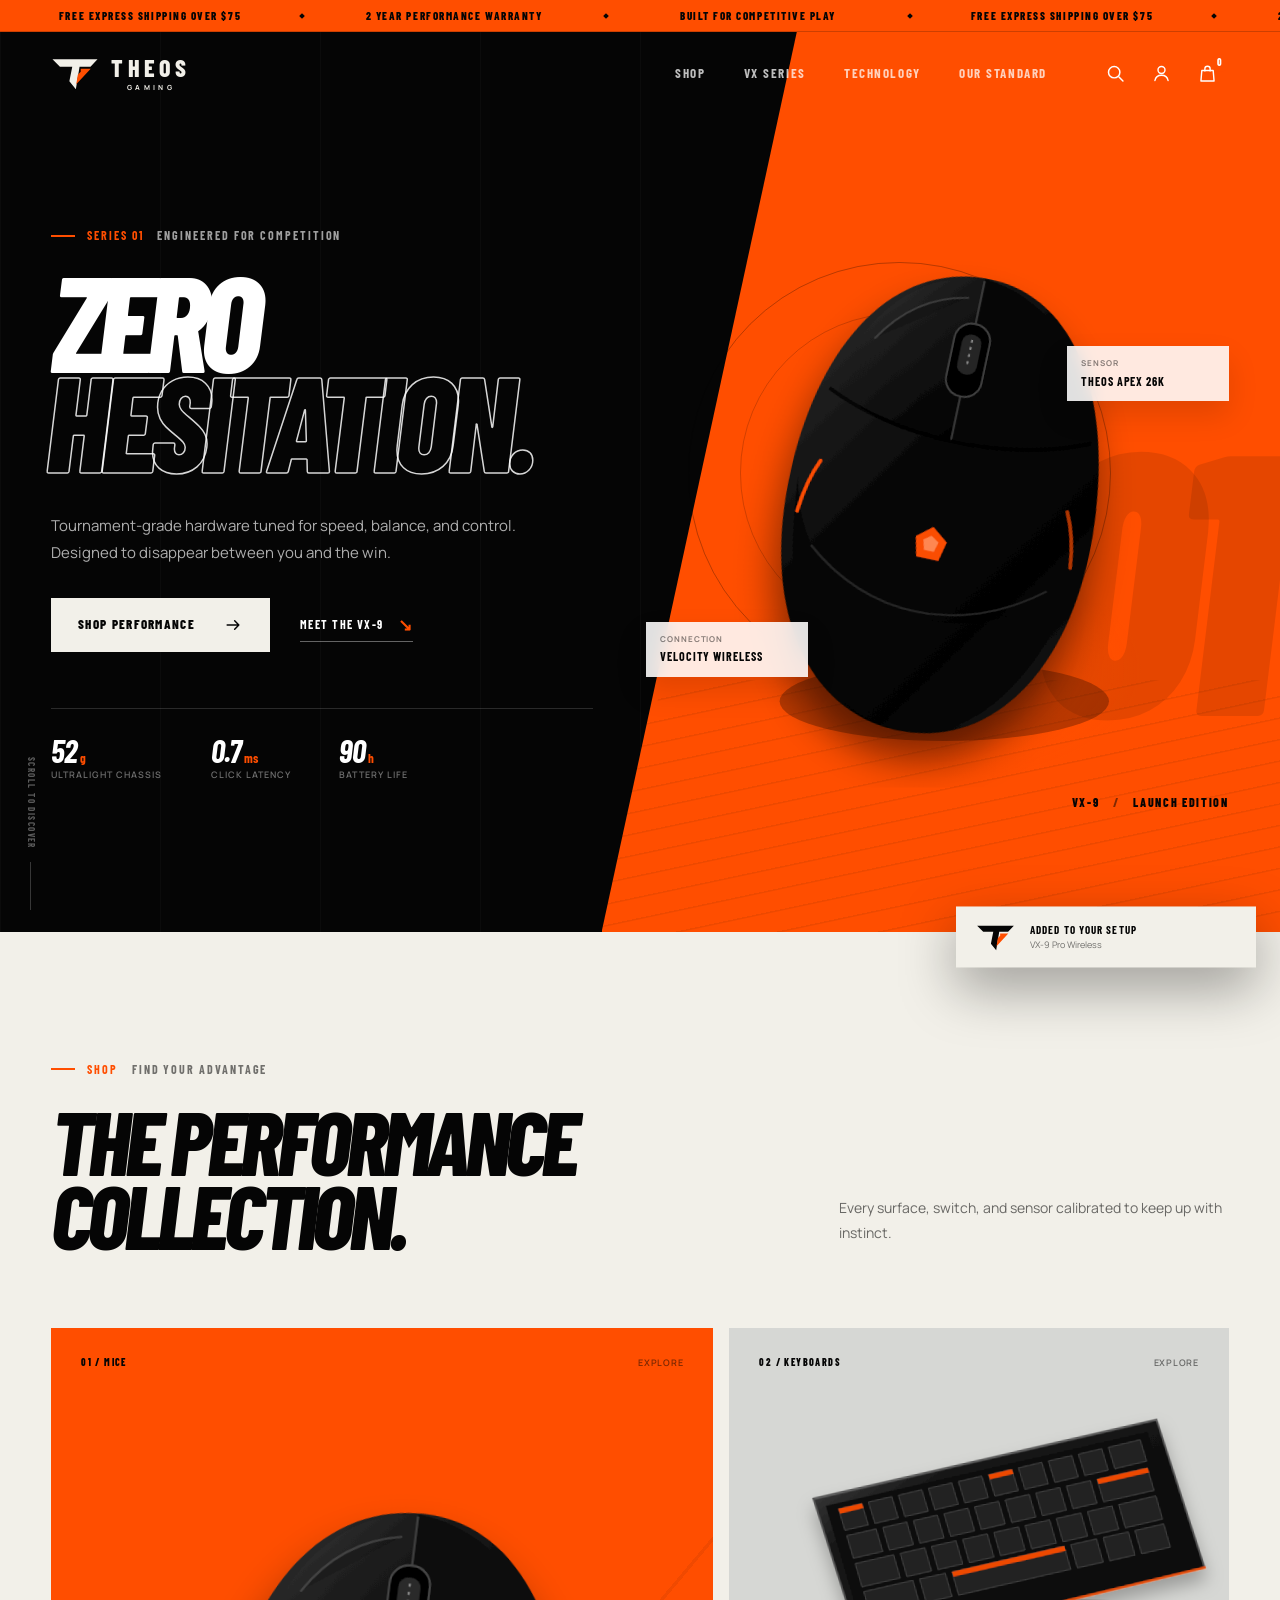
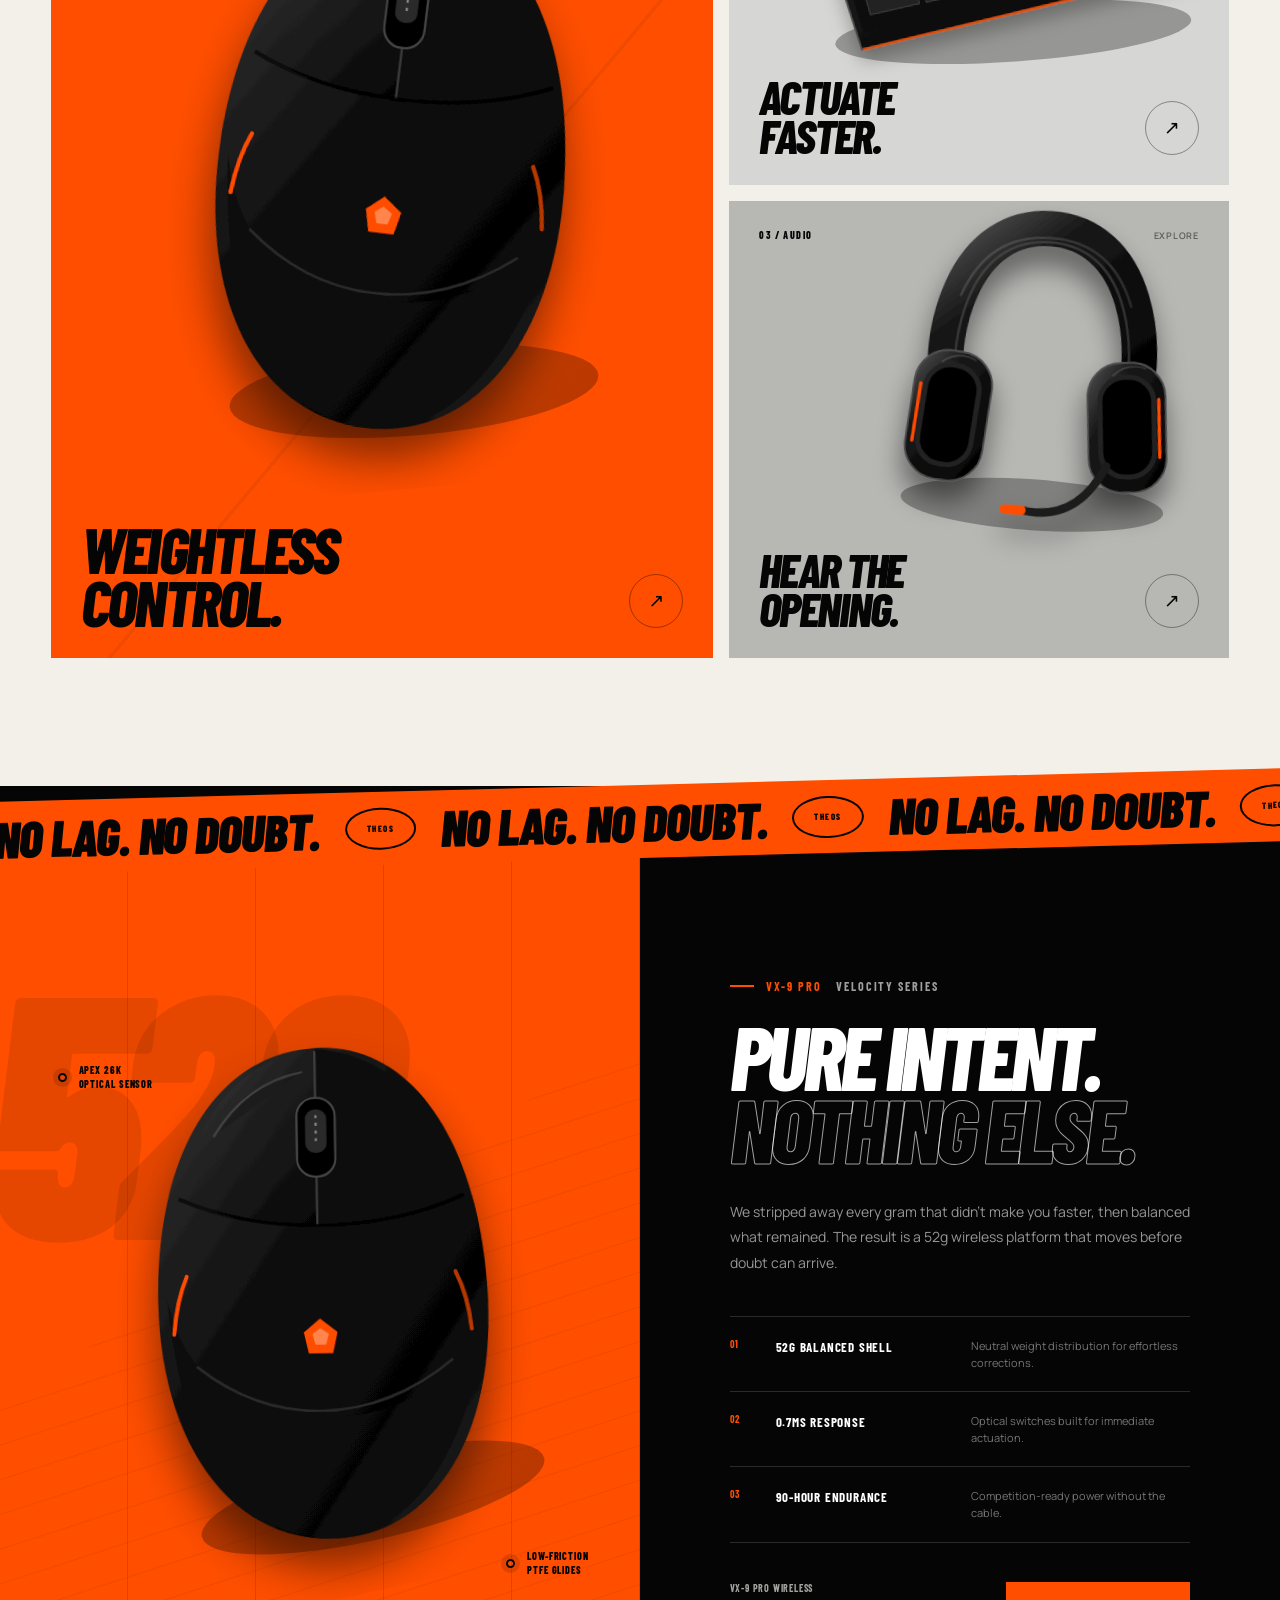
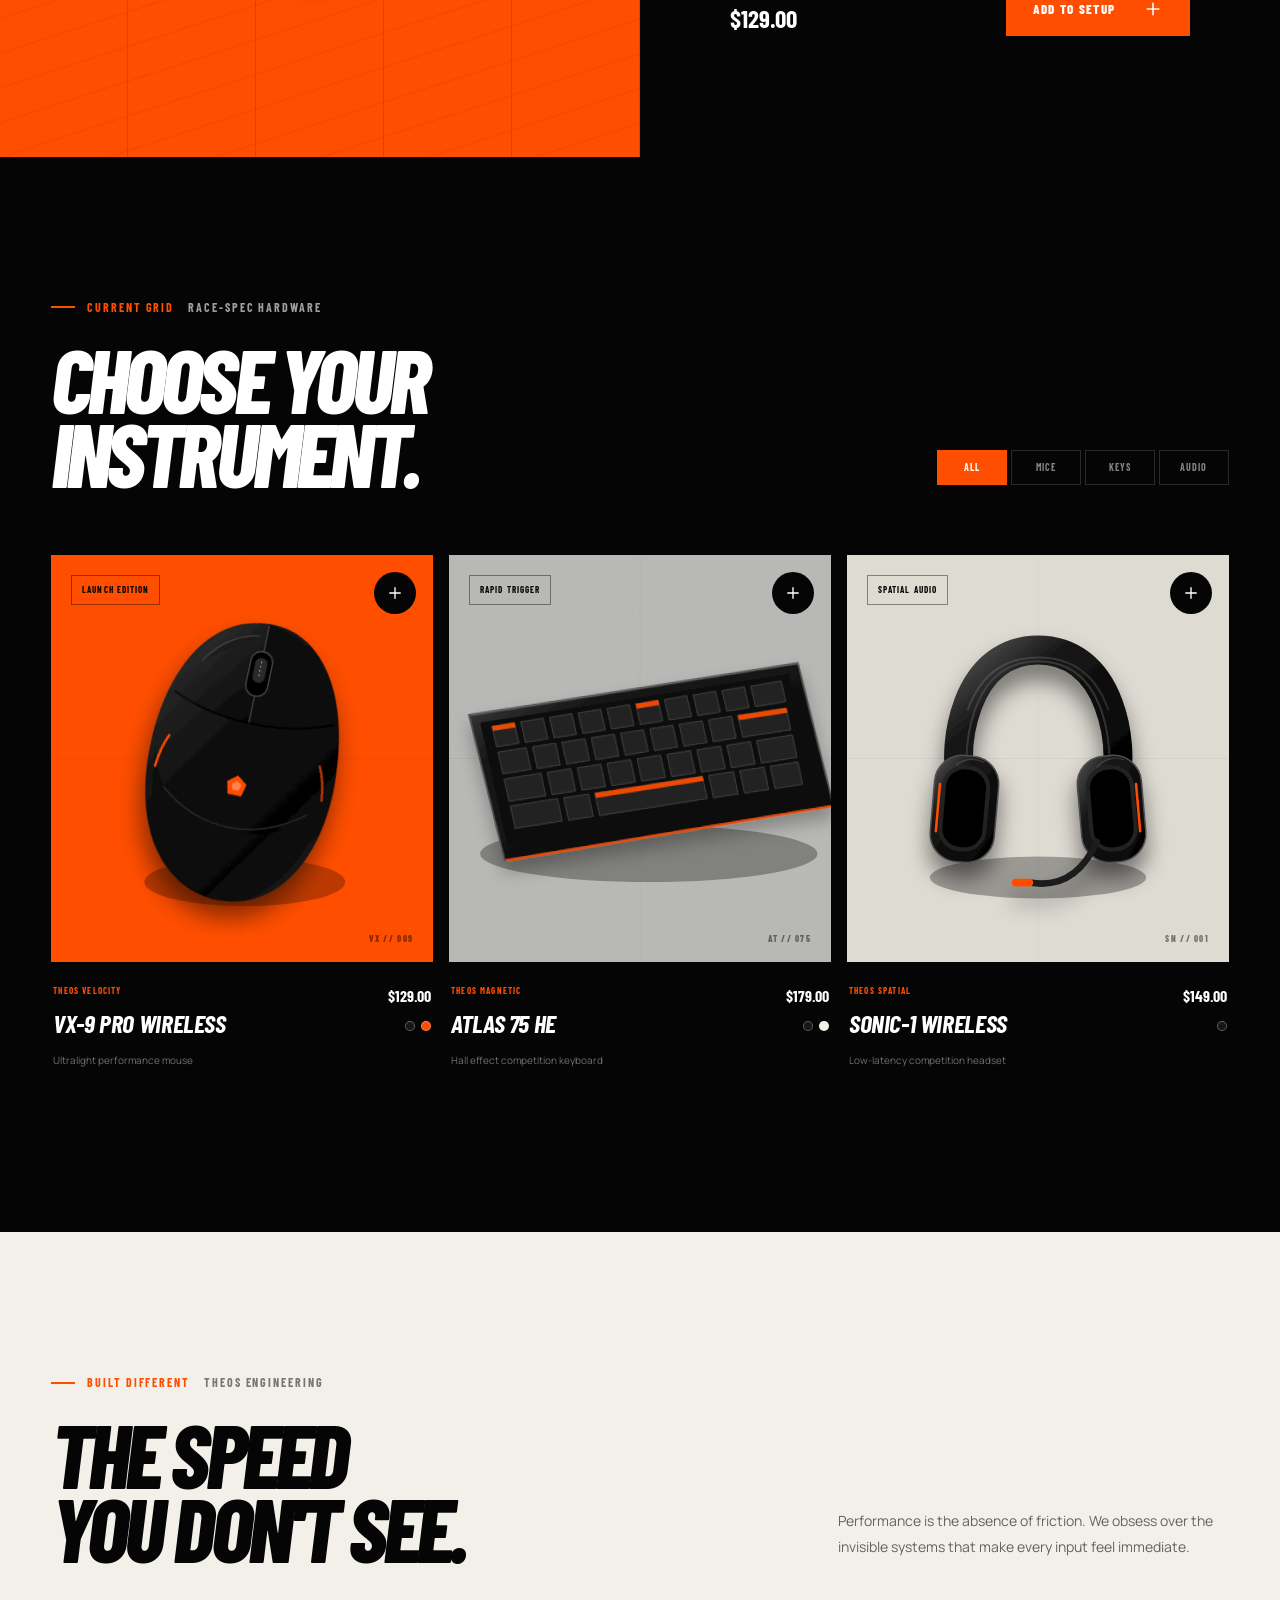
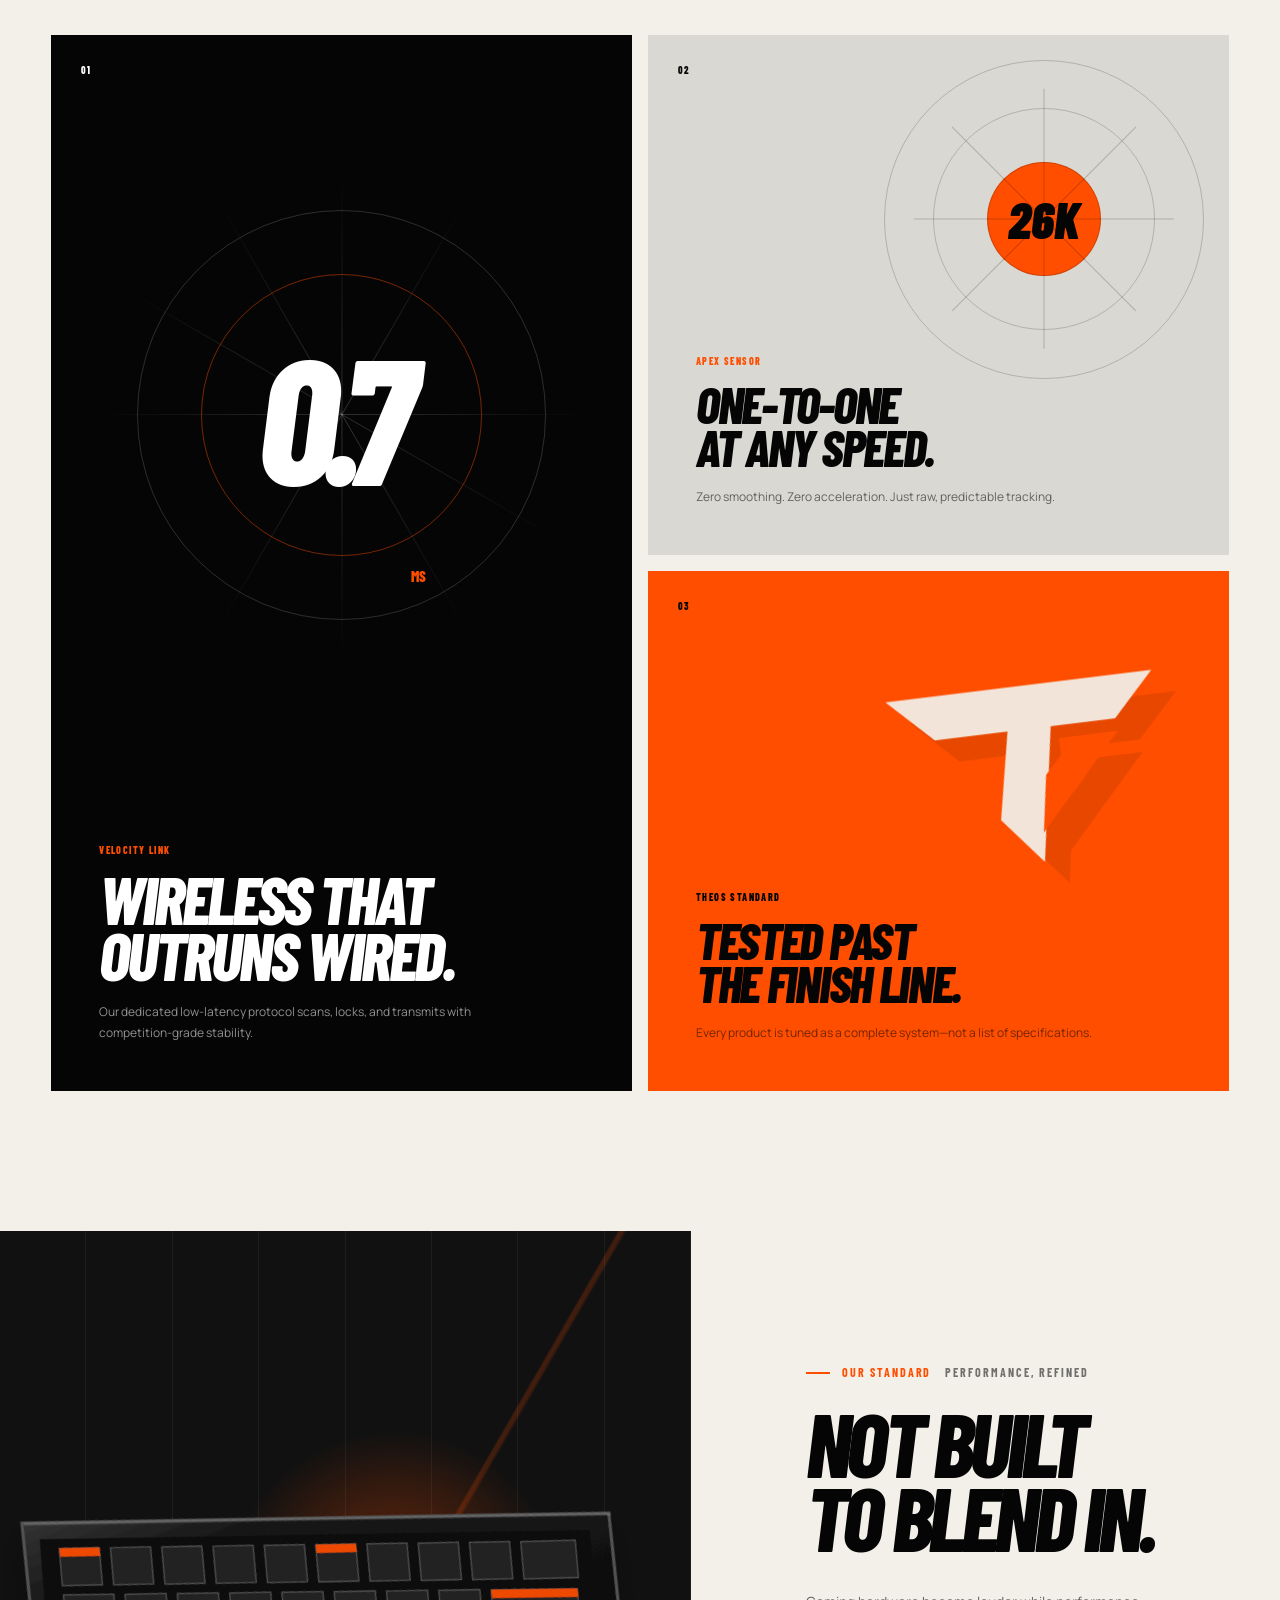
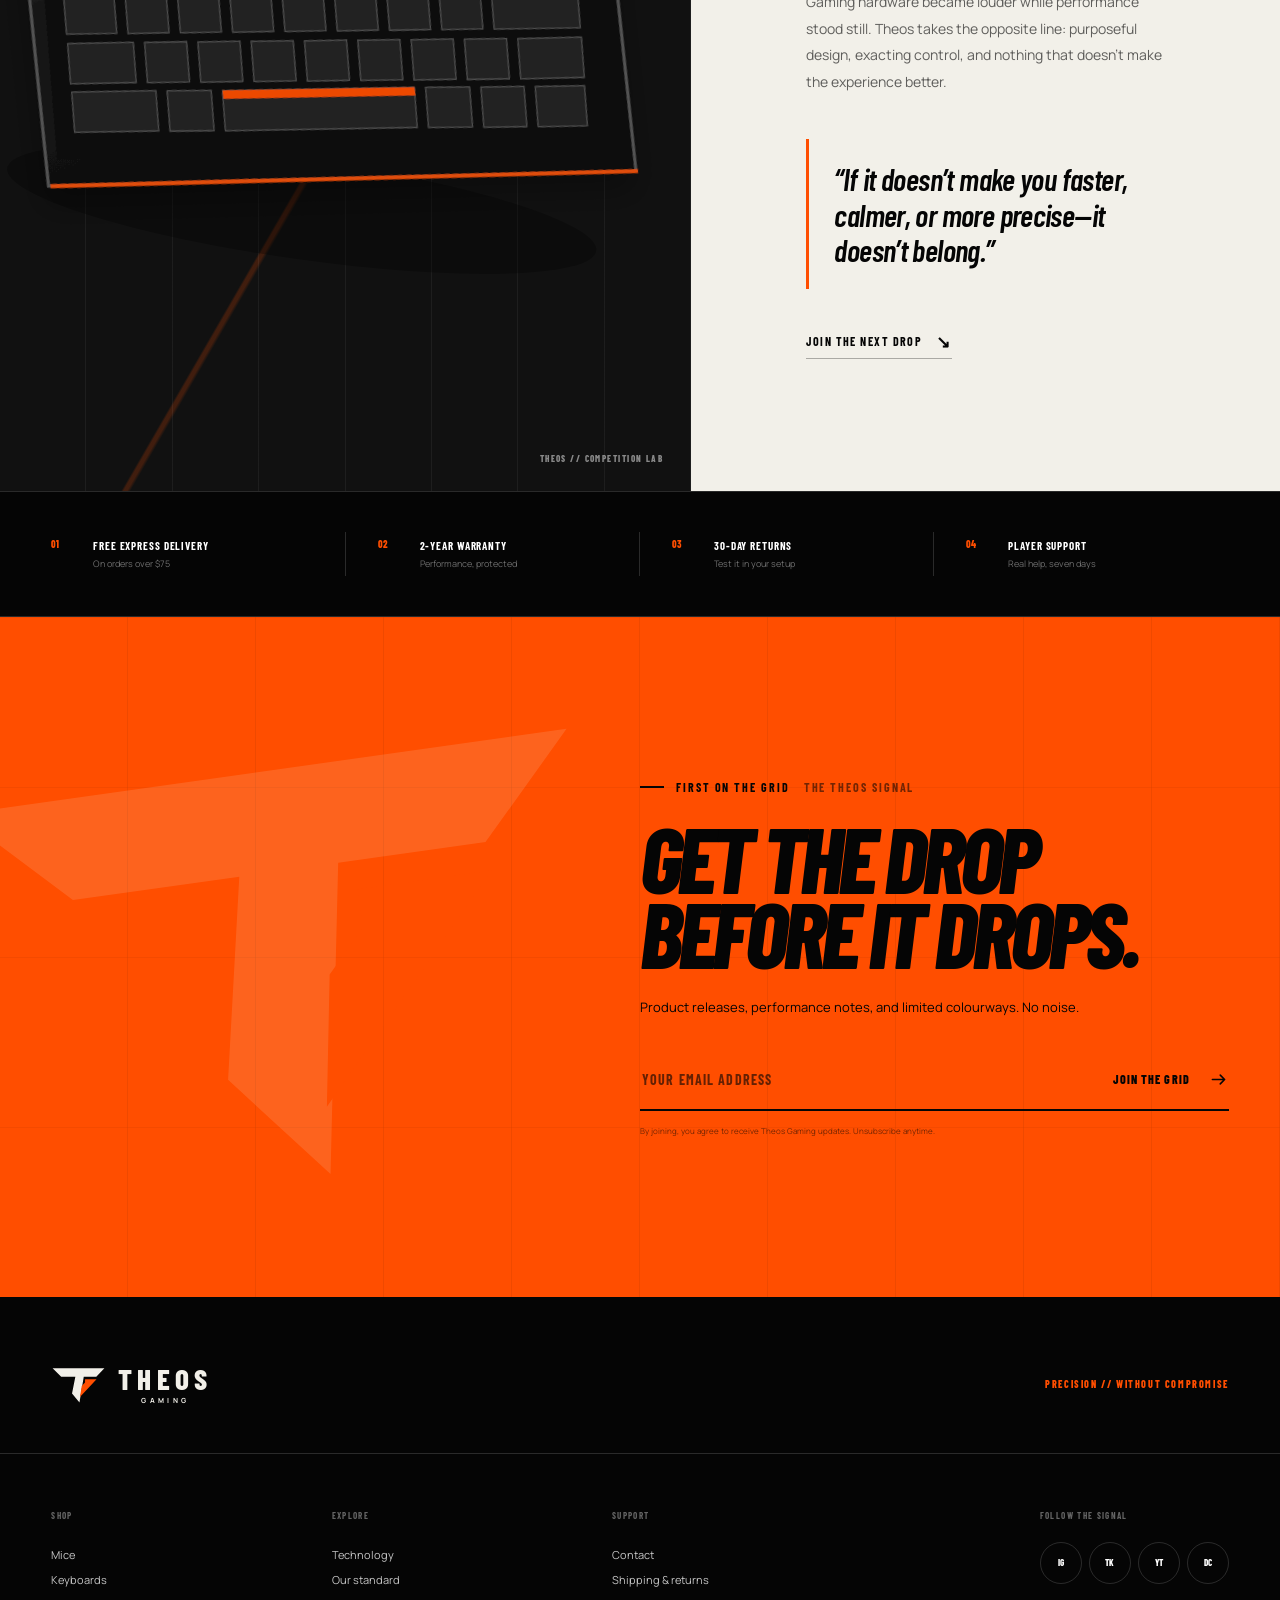
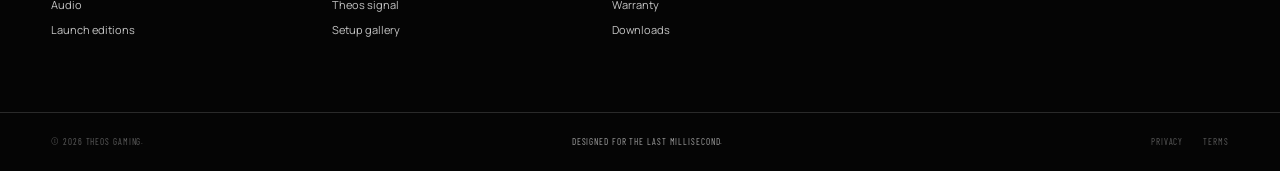
==== index.html @ 769cdb80 "Fix drawer focus and accessibility state Co-authored-by: Jedv9 <Jedv9@users.noreply.github.com>" ====
<!doctype html>
<html lang="en">
<head>
  <meta charset="utf-8" />
  <meta name="viewport" content="width=device-width, initial-scale=1" />
  <title>Theos Gaming — Precision Without Compromise</title>
  <meta name="description" content="Tournament-grade gaming peripherals engineered for speed, control, and the last millisecond." />
  <meta name="theme-color" content="#050505" />
  <meta property="og:title" content="Theos Gaming — Precision Without Compromise" />
  <meta property="og:description" content="Elite gaming hardware. Designed to disappear between you and the win." />
  <meta property="og:type" content="website" />
  <link rel="icon" href="favicon.svg" type="image/svg+xml" />
  <link rel="preconnect" href="https://fonts.googleapis.com" />
  <link rel="preconnect" href="https://fonts.gstatic.com" crossorigin />
  <link href="https://fonts.googleapis.com/css2?family=Barlow+Condensed:ital,wght@0,500;0,600;0,700;0,800;0,900;1,700;1,800&family=Manrope:wght@400;500;600;700&display=swap" rel="stylesheet" />
  <link rel="stylesheet" href="assets/styles.css" />
</head>
<body>
  <a class="skip-link" href="#main">Skip to content</a>

  <svg class="svg-sprite" aria-hidden="true">
    <defs>
      <linearGradient id="mouse-shell" x1="0" y1="0" x2="1" y2="1">
        <stop offset="0" stop-color="#343434" />
        <stop offset=".38" stop-color="#111" />
        <stop offset=".72" stop-color="#050505" />
        <stop offset="1" stop-color="#242424" />
      </linearGradient>
      <linearGradient id="mouse-ridge" x1=".1" y1="0" x2=".9" y2="1">
        <stop offset="0" stop-color="#5a5a5a" stop-opacity=".75" />
        <stop offset=".45" stop-color="#1b1b1b" stop-opacity=".2" />
        <stop offset="1" stop-color="#000" stop-opacity=".7" />
      </linearGradient>
      <linearGradient id="key-shell" x1="0" y1="0" x2="1" y2="1">
        <stop offset="0" stop-color="#484848" />
        <stop offset=".25" stop-color="#181818" />
        <stop offset="1" stop-color="#050505" />
      </linearGradient>
      <linearGradient id="headset-shell" x1="0" y1=".1" x2=".9" y2="1">
        <stop offset="0" stop-color="#4a4a4a" />
        <stop offset=".3" stop-color="#171717" />
        <stop offset="1" stop-color="#030303" />
      </linearGradient>
      <radialGradient id="orange-glow">
        <stop offset="0" stop-color="#ff5b16" stop-opacity=".8" />
        <stop offset="1" stop-color="#ff4e00" stop-opacity="0" />
      </radialGradient>
      <filter id="product-shadow" x="-40%" y="-40%" width="180%" height="200%">
        <feDropShadow dx="0" dy="30" stdDeviation="22" flood-color="#000" flood-opacity=".48" />
      </filter>
      <filter id="soft-shadow" x="-40%" y="-40%" width="180%" height="200%">
        <feDropShadow dx="0" dy="18" stdDeviation="15" flood-color="#000" flood-opacity=".28" />
      </filter>

      <symbol id="theos-mark" viewBox="0 0 68 54">
        <path fill="currentColor" d="M2 7.5h64L56 18H40.5L35.2 50 26 38.8 30.1 18H12.6L2 7.5Z" />
        <path fill="#ff4e00" d="M42.1 21h14.2L35.8 43l2.2-13.6 4.1-4.3V21Z" />
      </symbol>

      <symbol id="mouse-product" viewBox="0 0 640 640">
        <ellipse cx="325" cy="544" rx="183" ry="44" fill="#000" opacity=".28" />
        <ellipse cx="340" cy="508" rx="205" ry="122" fill="url(#orange-glow)" opacity=".28" />
        <g filter="url(#product-shadow)" transform="rotate(12 320 322)">
          <path d="M318 69C216 74 154 174 151 320c-3 145 62 253 166 260 109 7 185-96 177-257C487 171 420 64 318 69Z" fill="url(#mouse-shell)" />
          <path d="M318 70c-72 6-123 63-143 153 40 20 88 31 143 31V70Z" fill="url(#mouse-ridge)" opacity=".88" />
          <path d="M318 70c76 5 128 64 153 154-44 19-95 29-153 30V70Z" fill="#0b0b0b" />
          <path d="M318 72v182" stroke="#666" stroke-width="2.2" opacity=".55" />
          <path d="M174 224c41 19 89 29 144 30 58 0 109-10 153-30" fill="none" stroke="#000" stroke-width="4" opacity=".75" />
          <rect x="298" y="121" width="40" height="82" rx="19" fill="#060606" stroke="#474747" stroke-width="2" />
          <rect x="307" y="133" width="22" height="45" rx="10" fill="#292929" />
          <path d="M318 139v32" stroke="#8e8e8e" stroke-width="2" stroke-dasharray="3 5" />
          <path d="M160 327c12 155 70 247 157 253 90 6 158-83 177-246-27 80-86 120-174 120-89 0-142-42-160-127Z" fill="#090909" opacity=".52" />
          <path d="M190 399c38 31 80 48 128 48 51 0 97-18 139-52" fill="none" stroke="#333" stroke-width="2.5" opacity=".8" />
          <path d="m302 365 17-14 18 14-5 22h-25l-5-22Z" fill="#ff4e00" />
          <path d="m311 367 8-6 9 6-3 11h-11l-3-11Z" fill="#ffb28e" opacity=".55" />
          <path d="M181 305c-8 18-12 38-14 60" stroke="#ff4e00" stroke-width="4" stroke-linecap="round" />
          <path d="M461 304c9 18 14 39 16 60" stroke="#ff4e00" stroke-width="4" stroke-linecap="round" opacity=".7" />
          <path d="M212 159c23-37 54-58 92-65" stroke="#fff" stroke-width="2.2" stroke-linecap="round" opacity=".14" />
        </g>
      </symbol>

      <symbol id="keyboard-product" viewBox="0 0 760 520">
        <ellipse cx="380" cy="424" rx="292" ry="49" fill="#000" opacity=".3" />
        <g filter="url(#soft-shadow)" transform="rotate(-2 380 270)">
          <path d="m72 173 572-70 53 249-572 75-53-254Z" fill="url(#key-shell)" stroke="#525252" stroke-width="3" />
          <path d="m91 187 536-65 39 210-535 68-40-213Z" fill="#090909" />
          <g fill="#242424" stroke="#505050" stroke-width="1.2">
            <path d="m111 194 39-5 7 36-39 5-7-36Z" /><path d="m161 188 39-5 7 36-39 5-7-36Z" />
            <path d="m211 182 39-5 7 36-39 5-7-36Z" /><path d="m261 176 39-5 7 36-39 5-7-36Z" />
            <path d="m311 170 39-5 7 36-39 5-7-36Z" /><path d="m361 164 39-5 7 36-39 5-7-36Z" />
            <path d="m411 158 39-5 7 36-39 5-7-36Z" /><path d="m461 152 39-5 7 36-39 5-7-36Z" />
            <path d="m511 146 39-5 7 36-39 5-7-36Z" /><path d="m561 140 53-7 7 36-53 7-7-36Z" />
            <path d="m120 239 49-6 7 38-49 6-7-38Z" /><path d="m180 232 40-5 7 38-40 5-7-38Z" />
            <path d="m231 226 40-5 7 38-40 5-7-38Z" /><path d="m282 220 40-5 7 38-40 5-7-38Z" />
            <path d="m333 214 40-5 7 38-40 5-7-38Z" /><path d="m384 208 40-5 7 38-40 5-7-38Z" />
            <path d="m435 202 40-5 7 38-40 5-7-38Z" /><path d="m486 196 40-5 7 38-40 5-7-38Z" />
            <path d="m537 190 84-10 7 38-84 10-7-38Z" />
            <path d="m129 286 64-8 7 39-64 8-7-39Z" /><path d="m204 277 41-5 7 39-41 5-7-39Z" />
            <path d="m256 271 41-5 7 39-41 5-7-39Z" /><path d="m308 265 41-5 7 39-41 5-7-39Z" />
            <path d="m360 259 41-5 7 39-41 5-7-39Z" /><path d="m412 253 41-5 7 39-41 5-7-39Z" />
            <path d="m464 247 41-5 7 39-41 5-7-39Z" /><path d="m516 241 41-5 7 39-41 5-7-39Z" />
            <path d="m568 235 62-8 7 39-62 8-7-39Z" />
            <path d="m138 333 82-10 7 39-82 10-7-39Z" /><path d="m231 322 43-5 7 39-43 5-7-39Z" />
            <path d="m285 316 187-23 7 39-187 23-7-39Z" /><path d="m483 292 43-5 7 39-43 5-7-39Z" />
            <path d="m537 286 42-5 7 39-42 5-7-39Z" /><path d="m590 280 48-6 7 39-48 6-7-39Z" />
          </g>
          <g fill="#ff4e00" opacity=".92">
            <path d="m111 194 39-5 2 8-39 5-2-8Z" /><path d="m361 164 39-5 2 8-39 5-2-8Z" />
            <path d="m537 190 84-10 2 8-84 10-2-8Z" /><path d="m285 316 187-23 2 8-187 23-2-8Z" />
          </g>
          <path d="m74 174 572-70" stroke="#fff" stroke-width="3" opacity=".12" />
          <path d="m127 427 572-75" stroke="#ff4e00" stroke-width="4" opacity=".82" />
        </g>
      </symbol>

      <symbol id="headset-product" viewBox="0 0 640 640">
        <ellipse cx="320" cy="538" rx="212" ry="41" fill="#000" opacity=".3" />
        <g filter="url(#product-shadow)">
          <path d="M169 355c-9-49-5-106 14-157C208 130 257 92 320 92c64 0 113 38 138 106 19 51 23 108 14 157" fill="none" stroke="url(#headset-shell)" stroke-width="57" stroke-linecap="round" />
          <path d="M181 335c-4-41 2-92 18-133 23-58 65-88 121-88s98 30 121 88c16 41 22 92 18 133" fill="none" stroke="#595959" stroke-width="4" opacity=".5" />
          <path d="M182 210c25-68 72-103 138-103 67 0 114 35 138 103" fill="none" stroke="#fff" stroke-width="4" opacity=".13" />
          <g transform="rotate(5 175 401)">
            <rect x="113" y="299" width="126" height="209" rx="55" fill="url(#headset-shell)" stroke="#505050" stroke-width="3" />
            <rect x="132" y="322" width="87" height="161" rx="40" fill="#050505" stroke="#232323" stroke-width="8" />
            <path d="M124 359v93" stroke="#ff4e00" stroke-width="5" stroke-linecap="round" />
            <path d="M153 319c14-13 32-18 53-10" stroke="#fff" stroke-width="3" opacity=".12" stroke-linecap="round" />
          </g>
          <g transform="rotate(-5 465 401)">
            <rect x="401" y="299" width="126" height="209" rx="55" fill="url(#headset-shell)" stroke="#505050" stroke-width="3" />
            <rect x="421" y="322" width="87" height="161" rx="40" fill="#050505" stroke="#232323" stroke-width="8" />
            <path d="M516 359v93" stroke="#ff4e00" stroke-width="5" stroke-linecap="round" />
            <path d="M443 319c14-13 32-18 53-10" stroke="#fff" stroke-width="3" opacity=".12" stroke-linecap="round" />
          </g>
          <path d="M435 468c-28 63-72 90-131 80" fill="none" stroke="#1b1b1b" stroke-width="13" stroke-linecap="round" />
          <path d="M303 548h-27" stroke="#ff4e00" stroke-width="15" stroke-linecap="round" />
        </g>
      </symbol>

      <symbol id="icon-arrow" viewBox="0 0 24 24">
        <path d="M5 12h14m-5-5 5 5-5 5" fill="none" stroke="currentColor" stroke-width="1.8" stroke-linecap="round" stroke-linejoin="round" />
      </symbol>
      <symbol id="icon-bag" viewBox="0 0 24 24">
        <path d="M5.5 8.5h13l1 12h-15l1-12Z" fill="none" stroke="currentColor" stroke-width="1.6" stroke-linejoin="round" />
        <path d="M9 9V6.7a3 3 0 0 1 6 0V9" fill="none" stroke="currentColor" stroke-width="1.6" stroke-linecap="round" />
      </symbol>
      <symbol id="icon-search" viewBox="0 0 24 24">
        <circle cx="10.5" cy="10.5" r="6.5" fill="none" stroke="currentColor" stroke-width="1.7" />
        <path d="m16 16 4.5 4.5" fill="none" stroke="currentColor" stroke-width="1.7" stroke-linecap="round" />
      </symbol>
      <symbol id="icon-menu" viewBox="0 0 24 24">
        <path d="M3 7h18M3 12h18M3 17h18" fill="none" stroke="currentColor" stroke-width="1.8" stroke-linecap="round" />
      </symbol>
      <symbol id="icon-close" viewBox="0 0 24 24">
        <path d="m5 5 14 14M19 5 5 19" fill="none" stroke="currentColor" stroke-width="1.8" stroke-linecap="round" />
      </symbol>
      <symbol id="icon-plus" viewBox="0 0 24 24">
        <path d="M12 5v14M5 12h14" fill="none" stroke="currentColor" stroke-width="1.8" stroke-linecap="round" />
      </symbol>
      <symbol id="icon-minus" viewBox="0 0 24 24">
        <path d="M5 12h14" fill="none" stroke="currentColor" stroke-width="1.8" stroke-linecap="round" />
      </symbol>
      <symbol id="icon-user" viewBox="0 0 24 24">
        <circle cx="12" cy="8" r="4" fill="none" stroke="currentColor" stroke-width="1.6" />
        <path d="M4.5 20c.7-4 3.2-6 7.5-6s6.8 2 7.5 6" fill="none" stroke="currentColor" stroke-width="1.6" stroke-linecap="round" />
      </symbol>
    </defs>
  </svg>

  <div class="announcement" aria-label="Store announcements">
    <div class="announcement__track">
      <span>Free express shipping over $75</span><i></i>
      <span>2 year performance warranty</span><i></i>
      <span>Built for competitive play</span><i></i>
      <span aria-hidden="true">Free express shipping over $75</span><i aria-hidden="true"></i>
      <span aria-hidden="true">2 year performance warranty</span><i aria-hidden="true"></i>
      <span aria-hidden="true">Built for competitive play</span><i aria-hidden="true"></i>
    </div>
  </div>

  <header class="site-header" id="siteHeader">
    <div class="header__inner shell">
      <button class="icon-button menu-trigger" type="button" aria-label="Open menu" aria-controls="mobileMenu" aria-expanded="false">
        <svg><use href="#icon-menu"></use></svg>
      </button>

      <a class="brand" href="#top" aria-label="Theos Gaming home">
        <svg class="brand__mark" viewBox="0 0 68 54" aria-hidden="true"><use href="#theos-mark"></use></svg>
        <span class="brand__word">
          <strong>THEOS</strong>
          <small>GAMING</small>
        </span>
      </a>

      <nav class="main-nav" aria-label="Main navigation">
        <a href="#shop">Shop</a>
        <a href="#vx9">VX Series</a>
        <a href="#engineering">Technology</a>
        <a href="#manifesto">Our standard</a>
      </nav>

      <div class="header__actions">
        <button class="icon-button search-trigger" type="button" aria-label="Search">
          <svg><use href="#icon-search"></use></svg>
        </button>
        <a class="icon-button account-link" href="#newsletter" aria-label="Account">
          <svg><use href="#icon-user"></use></svg>
        </a>
        <button class="icon-button cart-trigger" type="button" aria-label="Open cart, 0 items">
          <svg><use href="#icon-bag"></use></svg>
          <span class="cart-count" aria-hidden="true">0</span>
        </button>
      </div>
    </div>

    <nav class="mobile-menu" id="mobileMenu" aria-label="Mobile navigation" hidden>
      <a href="#shop"><span>01</span> Shop all</a>
      <a href="#vx9"><span>02</span> VX Series</a>
      <a href="#engineering"><span>03</span> Technology</a>
      <a href="#manifesto"><span>04</span> Our standard</a>
      <p>PRECISION // WITHOUT COMPROMISE</p>
    </nav>
  </header>

  <main id="main">
    <span id="top" class="anchor"></span>

    <section class="hero">
      <div class="hero__grid shell">
        <div class="hero__copy">
          <p class="kicker reveal"><span>Series 01</span> Engineered for competition</p>
          <h1 class="hero__title reveal">
            <span>ZERO</span>
            <span class="hero__title--outline">HESITATION.</span>
          </h1>
          <p class="hero__lede reveal">Tournament-grade hardware tuned for speed, balance, and control. Designed to disappear between you and the win.</p>
          <div class="hero__actions reveal">
            <a class="button button--light magnetic" href="#shop">
              Shop performance
              <svg><use href="#icon-arrow"></use></svg>
            </a>
            <a class="text-link" href="#vx9">Meet the VX-9 <span>↘</span></a>
          </div>
          <div class="hero__meta reveal">
            <div><strong>52<span>g</span></strong><small>Ultralight chassis</small></div>
            <div><strong>0.7<span>ms</span></strong><small>Click latency</small></div>
            <div><strong>90<span>h</span></strong><small>Battery life</small></div>
          </div>
        </div>

        <div class="hero__visual" aria-label="Theos VX-9 performance wireless mouse">
          <span class="hero__index" aria-hidden="true">01</span>
          <div class="hero__orb" aria-hidden="true"></div>
          <svg class="hero__product" viewBox="0 0 640 640" aria-hidden="true"><use href="#mouse-product"></use></svg>
          <div class="spec-tag spec-tag--top">
            <span>Sensor</span>
            <strong>THEOS APEX 26K</strong>
          </div>
          <div class="spec-tag spec-tag--bottom">
            <span>Connection</span>
            <strong>VELOCITY WIRELESS</strong>
          </div>
          <p class="hero__edition">VX-9 <span>/</span> LAUNCH EDITION</p>
        </div>
      </div>
      <a class="scroll-cue" href="#shop" aria-label="Scroll to shop">
        <span>Scroll to discover</span>
        <i></i>
      </a>
    </section>

    <section class="category-section" id="shop">
      <div class="shell">
        <header class="section-heading reveal">
          <div>
            <p class="kicker kicker--dark"><span>Shop</span> Find your advantage</p>
            <h2>THE PERFORMANCE<br />COLLECTION.</h2>
          </div>
          <p>Every surface, switch, and sensor calibrated to keep up with instinct.</p>
        </header>

        <div class="category-grid">
          <a class="category-card category-card--mouse reveal" href="#products" aria-label="Shop mice">
            <div class="category-card__top">
              <span>01 / MICE</span>
              <i>Explore</i>
            </div>
            <svg viewBox="0 0 640 640" aria-hidden="true"><use href="#mouse-product"></use></svg>
            <div class="category-card__foot">
              <h3>WEIGHTLESS<br />CONTROL.</h3>
              <span class="circle-arrow">↗</span>
            </div>
          </a>

          <a class="category-card category-card--keyboard reveal" href="#products" aria-label="Shop keyboards">
            <div class="category-card__top">
              <span>02 / KEYBOARDS</span>
              <i>Explore</i>
            </div>
            <svg viewBox="0 0 760 520" aria-hidden="true"><use href="#keyboard-product"></use></svg>
            <div class="category-card__foot">
              <h3>ACTUATE<br />FASTER.</h3>
              <span class="circle-arrow">↗</span>
            </div>
          </a>

          <a class="category-card category-card--audio reveal" href="#products" aria-label="Shop audio">
            <div class="category-card__top">
              <span>03 / AUDIO</span>
              <i>Explore</i>
            </div>
            <svg viewBox="0 0 640 640" aria-hidden="true"><use href="#headset-product"></use></svg>
            <div class="category-card__foot">
              <h3>HEAR THE<br />OPENING.</h3>
              <span class="circle-arrow">↗</span>
            </div>
          </a>
        </div>
      </div>
    </section>

    <div class="velocity-band" aria-hidden="true">
      <div>
        <span>NO LAG. NO DOUBT.</span><i>THEOS</i>
        <span>NO LAG. NO DOUBT.</span><i>THEOS</i>
        <span>NO LAG. NO DOUBT.</span><i>THEOS</i>
      </div>
    </div>

    <section class="feature-section" id="vx9">
      <div class="feature__visual">
        <span class="feature__ghost" aria-hidden="true">52G</span>
        <svg viewBox="0 0 640 640" aria-hidden="true"><use href="#mouse-product"></use></svg>
        <div class="feature__callout feature__callout--one"><i></i><span>LOW-FRICTION<br />PTFE GLIDES</span></div>
        <div class="feature__callout feature__callout--two"><i></i><span>APEX 26K<br />OPTICAL SENSOR</span></div>
      </div>
      <div class="feature__copy">
        <p class="kicker"><span>VX-9 Pro</span> Velocity Series</p>
        <h2>PURE INTENT.<br /><em>NOTHING ELSE.</em></h2>
        <p>We stripped away every gram that didn't make you faster, then balanced what remained. The result is a 52g wireless platform that moves before doubt can arrive.</p>
        <div class="feature__specs">
          <div><span>01</span><p><strong>52G BALANCED SHELL</strong>Neutral weight distribution for effortless corrections.</p></div>
          <div><span>02</span><p><strong>0.7MS RESPONSE</strong>Optical switches built for immediate actuation.</p></div>
          <div><span>03</span><p><strong>90-HOUR ENDURANCE</strong>Competition-ready power without the cable.</p></div>
        </div>
        <div class="feature__buy">
          <div><span>VX-9 PRO WIRELESS</span><strong>$129.00</strong></div>
          <button class="button button--orange add-to-cart magnetic" type="button" data-id="vx9" data-name="VX-9 Pro Wireless" data-price="129" data-art="mouse">
            Add to setup
            <svg><use href="#icon-plus"></use></svg>
          </button>
        </div>
      </div>
    </section>

    <section class="products-section" id="products">
      <div class="shell">
        <header class="products__header reveal">
          <div>
            <p class="kicker"><span>Current grid</span> Race-spec hardware</p>
            <h2>CHOOSE YOUR<br />INSTRUMENT.</h2>
          </div>
          <div class="product-tabs" role="group" aria-label="Filter products">
            <button class="is-active" type="button" data-filter="all">All</button>
            <button type="button" data-filter="mouse">Mice</button>
            <button type="button" data-filter="keyboard">Keys</button>
            <button type="button" data-filter="audio">Audio</button>
          </div>
        </header>

        <div class="product-grid">
          <article class="product-card reveal" data-category="mouse">
            <div class="product-card__visual product-card__visual--orange">
              <span class="product-badge">Launch edition</span>
              <button class="quick-add add-to-cart" type="button" aria-label="Add VX-9 Pro Wireless to cart" data-id="vx9" data-name="VX-9 Pro Wireless" data-price="129" data-art="mouse">
                <svg><use href="#icon-plus"></use></svg>
              </button>
              <svg viewBox="0 0 640 640" aria-hidden="true"><use href="#mouse-product"></use></svg>
              <span class="product-code">VX // 009</span>
            </div>
            <div class="product-card__info">
              <div>
                <p>Theos Velocity</p>
                <h3>VX-9 PRO WIRELESS</h3>
                <span>Ultralight performance mouse</span>
              </div>
              <div class="product-card__price">
                <strong>$129.00</strong>
                <span class="swatches" aria-label="Available in black and orange"><i class="is-black"></i><i class="is-orange"></i></span>
              </div>
            </div>
          </article>

          <article class="product-card reveal" data-category="keyboard">
            <div class="product-card__visual product-card__visual--silver">
              <span class="product-badge">Rapid trigger</span>
              <button class="quick-add add-to-cart" type="button" aria-label="Add Atlas 75 HE to cart" data-id="atlas75" data-name="Atlas 75 HE" data-price="179" data-art="keyboard">
                <svg><use href="#icon-plus"></use></svg>
              </button>
              <svg viewBox="0 0 760 520" aria-hidden="true"><use href="#keyboard-product"></use></svg>
              <span class="product-code">AT // 075</span>
            </div>
            <div class="product-card__info">
              <div>
                <p>Theos Magnetic</p>
                <h3>ATLAS 75 HE</h3>
                <span>Hall effect competition keyboard</span>
              </div>
              <div class="product-card__price">
                <strong>$179.00</strong>
                <span class="swatches" aria-label="Available in black and white"><i class="is-black"></i><i class="is-white"></i></span>
              </div>
            </div>
          </article>

          <article class="product-card reveal" data-category="audio">
            <div class="product-card__visual product-card__visual--cream">
              <span class="product-badge">Spatial audio</span>
              <button class="quick-add add-to-cart" type="button" aria-label="Add Sonic-1 Wireless to cart" data-id="sonic1" data-name="Sonic-1 Wireless" data-price="149" data-art="audio">
                <svg><use href="#icon-plus"></use></svg>
              </button>
              <svg viewBox="0 0 640 640" aria-hidden="true"><use href="#headset-product"></use></svg>
              <span class="product-code">SN // 001</span>
            </div>
            <div class="product-card__info">
              <div>
                <p>Theos Spatial</p>
                <h3>SONIC-1 WIRELESS</h3>
                <span>Low-latency competition headset</span>
              </div>
              <div class="product-card__price">
                <strong>$149.00</strong>
                <span class="swatches" aria-label="Available in black"><i class="is-black"></i></span>
              </div>
            </div>
          </article>
        </div>
      </div>
    </section>

    <section class="engineering-section" id="engineering">
      <div class="engineering__intro shell">
        <div class="engineering__title reveal">
          <p class="kicker"><span>Built different</span> Theos engineering</p>
          <h2>THE SPEED<br />YOU DON'T SEE.</h2>
        </div>
        <p class="engineering__lede reveal">Performance is the absence of friction. We obsess over the invisible systems that make every input feel immediate.</p>
      </div>

      <div class="engineering-grid shell">
        <article class="tech-card tech-card--large reveal">
          <span class="tech-card__number">01</span>
          <div class="latency-visual" aria-hidden="true">
            <span></span><span></span><span></span><span></span><span></span>
            <i>0.7</i><small>MS</small>
          </div>
          <div>
            <p>VELOCITY LINK</p>
            <h3>WIRELESS THAT<br />OUTRUNS WIRED.</h3>
            <span>Our dedicated low-latency protocol scans, locks, and transmits with competition-grade stability.</span>
          </div>
        </article>

        <article class="tech-card reveal">
          <span class="tech-card__number">02</span>
          <div class="sensor-visual" aria-hidden="true">
            <i></i><i></i><i></i><i></i>
            <span>26K</span>
          </div>
          <div>
            <p>APEX SENSOR</p>
            <h3>ONE-TO-ONE<br />AT ANY SPEED.</h3>
            <span>Zero smoothing. Zero acceleration. Just raw, predictable tracking.</span>
          </div>
        </article>

        <article class="tech-card tech-card--orange reveal">
          <span class="tech-card__number">03</span>
          <svg class="tech-logo" viewBox="0 0 68 54" aria-hidden="true"><use href="#theos-mark"></use></svg>
          <div>
            <p>THEOS STANDARD</p>
            <h3>TESTED PAST<br />THE FINISH LINE.</h3>
            <span>Every product is tuned as a complete system—not a list of specifications.</span>
          </div>
        </article>
      </div>
    </section>

    <section class="manifesto-section" id="manifesto">
      <div class="manifesto__media" aria-hidden="true">
        <div class="manifesto__lines"></div>
        <svg viewBox="0 0 760 520"><use href="#keyboard-product"></use></svg>
        <span>THEOS // COMPETITION LAB</span>
      </div>
      <div class="manifesto__copy">
        <p class="kicker"><span>Our standard</span> Performance, refined</p>
        <h2>NOT BUILT<br />TO BLEND IN.</h2>
        <p>Gaming hardware became louder while performance stood still. Theos takes the opposite line: purposeful design, exacting control, and nothing that doesn't make the experience better.</p>
        <blockquote>“If it doesn’t make you faster, calmer, or more precise—it doesn’t belong.”</blockquote>
        <a class="text-link text-link--dark" href="#newsletter">Join the next drop <span>↘</span></a>
      </div>
    </section>

    <section class="service-strip">
      <div class="shell">
        <div><span>01</span><p><strong>FREE EXPRESS DELIVERY</strong>On orders over $75</p></div>
        <div><span>02</span><p><strong>2-YEAR WARRANTY</strong>Performance, protected</p></div>
        <div><span>03</span><p><strong>30-DAY RETURNS</strong>Test it in your setup</p></div>
        <div><span>04</span><p><strong>PLAYER SUPPORT</strong>Real help, seven days</p></div>
      </div>
    </section>

    <section class="newsletter-section" id="newsletter">
      <div class="newsletter__mark" aria-hidden="true">
        <svg viewBox="0 0 68 54"><use href="#theos-mark"></use></svg>
      </div>
      <div class="newsletter__content shell">
        <p class="kicker"><span>First on the grid</span> The Theos signal</p>
        <h2>GET THE DROP<br />BEFORE IT DROPS.</h2>
        <p>Product releases, performance notes, and limited colourways. No noise.</p>
        <form class="newsletter-form">
          <label class="sr-only" for="email">Email address</label>
          <input id="email" type="email" placeholder="YOUR EMAIL ADDRESS" autocomplete="email" required />
          <button type="submit">
            Join the grid
            <svg><use href="#icon-arrow"></use></svg>
          </button>
        </form>
        <p class="newsletter__fine">By joining, you agree to receive Theos Gaming updates. Unsubscribe anytime.</p>
      </div>
    </section>
  </main>

  <footer class="site-footer">
    <div class="footer__top shell">
      <a class="brand brand--footer" href="#top" aria-label="Theos Gaming home">
        <svg class="brand__mark" viewBox="0 0 68 54" aria-hidden="true"><use href="#theos-mark"></use></svg>
        <span class="brand__word"><strong>THEOS</strong><small>GAMING</small></span>
      </a>
      <p>PRECISION // WITHOUT COMPROMISE</p>
    </div>
    <div class="footer__grid shell">
      <div>
        <h3>Shop</h3>
        <a href="#products">Mice</a>
        <a href="#products">Keyboards</a>
        <a href="#products">Audio</a>
        <a href="#vx9">Launch editions</a>
      </div>
      <div>
        <h3>Explore</h3>
        <a href="#engineering">Technology</a>
        <a href="#manifesto">Our standard</a>
        <a href="#newsletter">Theos signal</a>
        <a href="#top">Setup gallery</a>
      </div>
      <div>
        <h3>Support</h3>
        <a href="mailto:support@theosgaming.com">Contact</a>
        <a href="#top">Shipping &amp; returns</a>
        <a href="#top">Warranty</a>
        <a href="#top">Downloads</a>
      </div>
      <div class="footer__social">
        <h3>Follow the signal</h3>
        <div>
          <a href="#top" aria-label="Instagram">IG</a>
          <a href="#top" aria-label="TikTok">TK</a>
          <a href="#top" aria-label="YouTube">YT</a>
          <a href="#top" aria-label="Discord">DC</a>
        </div>
      </div>
    </div>
    <div class="footer__bottom shell">
      <span>© <span id="year">2026</span> Theos Gaming.</span>
      <span>Designed for the last millisecond.</span>
      <div><a href="privacy.html">Privacy</a><a href="terms.html">Terms</a></div>
    </div>
  </footer>

  <div class="drawer-backdrop" data-close-drawers></div>

  <aside class="cart-drawer" aria-label="Shopping cart" aria-hidden="true" inert>
    <div class="drawer__head">
      <div>
        <span>Your setup</span>
        <strong><span class="cart-count-text">0</span> items</strong>
      </div>
      <button class="icon-button cart-close" type="button" aria-label="Close cart"><svg><use href="#icon-close"></use></svg></button>
    </div>
    <div class="shipping-meter">
      <p class="shipping-message">Add $75.00 for free express shipping</p>
      <span><i></i></span>
    </div>
    <div class="cart-items"></div>
    <div class="cart-empty">
      <span>00</span>
      <h2>YOUR GRID<br />IS EMPTY.</h2>
      <p>Start with the hardware engineered to keep up.</p>
      <button class="button button--orange cart-shop" type="button">Shop the collection</button>
    </div>
    <div class="cart-footer" hidden>
      <div><span>Subtotal</span><strong class="cart-subtotal">$0.00</strong></div>
      <p>Taxes and shipping calculated at checkout.</p>
      <button class="button button--orange checkout-button" type="button">Secure checkout <svg><use href="#icon-arrow"></use></svg></button>
      <small>Shopify checkout ready</small>
    </div>
  </aside>

  <section class="search-drawer" aria-label="Search products" aria-hidden="true" inert>
    <div class="search__inner shell">
      <div class="search__head">
        <span>SEARCH THE GRID</span>
        <button class="icon-button search-close" type="button" aria-label="Close search"><svg><use href="#icon-close"></use></svg></button>
      </div>
      <form class="search-form">
        <label class="sr-only" for="siteSearch">Search products</label>
        <input id="siteSearch" type="search" placeholder="WHAT ARE YOU LOOKING FOR?" autocomplete="off" />
        <button type="submit" aria-label="Submit search"><svg><use href="#icon-arrow"></use></svg></button>
      </form>
      <div class="search-suggestions">
        <span>Popular:</span>
        <button type="button">VX-9 mouse</button>
        <button type="button">Rapid trigger</button>
        <button type="button">Wireless audio</button>
      </div>
      <p class="search-result" aria-live="polite"></p>
    </div>
  </section>

  <dialog class="checkout-dialog">
    <button class="dialog-close icon-button" type="button" aria-label="Close"><svg><use href="#icon-close"></use></svg></button>
    <span>CHECKOUT // READY</span>
    <svg class="dialog-mark" viewBox="0 0 68 54" aria-hidden="true"><use href="#theos-mark"></use></svg>
    <h2>YOUR STOREFRONT<br />IS READY TO CONNECT.</h2>
    <p>Add your Shopify store URL and product variant IDs to activate secure checkout.</p>
    <button class="button button--orange dialog-continue" type="button">Keep shopping</button>
  </dialog>

  <div class="toast" role="status" aria-live="polite">
    <svg viewBox="0 0 68 54" aria-hidden="true"><use href="#theos-mark"></use></svg>
    <div><strong>ADDED TO YOUR SETUP</strong><span class="toast-product">VX-9 Pro Wireless</span></div>
  </div>

  <script src="assets/app.js"></script>
</body>
</html>
---- assets/styles.css ----
:root {
  --black: #050505;
  --black-soft: #0c0c0c;
  --black-raised: #141414;
  --orange: #ff4e00;
  --orange-hot: #ff6427;
  --paper: #f2f0e9;
  --paper-warm: #e7e4dc;
  --white: #fff;
  --grey: #a3a3a0;
  --line-dark: rgba(255, 255, 255, 0.15);
  --line-light: rgba(5, 5, 5, 0.16);
  --display: "Barlow Condensed", "Arial Narrow", sans-serif;
  --body: "Manrope", system-ui, sans-serif;
  --shell: 1440px;
  --gutter: clamp(20px, 4vw, 64px);
  --ease: cubic-bezier(0.22, 1, 0.36, 1);
  --ease-snap: cubic-bezier(0.77, 0, 0.18, 1);
}

*,
*::before,
*::after {
  box-sizing: border-box;
}

html {
  scroll-behavior: smooth;
  scroll-padding-top: 100px;
  -webkit-text-size-adjust: 100%;
}

body {
  margin: 0;
  min-width: 320px;
  overflow-x: hidden;
  background: var(--black);
  color: var(--white);
  font-family: var(--body);
  font-size: 16px;
  line-height: 1.55;
  -webkit-font-smoothing: antialiased;
  text-rendering: optimizeLegibility;
}

body.is-locked {
  overflow: hidden;
}

::selection {
  background: var(--orange);
  color: var(--white);
}

a {
  color: inherit;
  text-decoration: none;
}

button,
input {
  color: inherit;
  font: inherit;
}

button {
  padding: 0;
  border: 0;
  background: none;
  cursor: pointer;
}

img,
svg {
  display: block;
  max-width: 100%;
}

h1,
h2,
h3,
p {
  margin-top: 0;
}

.shell {
  width: min(100%, var(--shell));
  margin-inline: auto;
  padding-inline: var(--gutter);
}

.anchor {
  position: absolute;
  top: 0;
}

.svg-sprite {
  position: absolute;
  width: 0;
  height: 0;
  overflow: hidden;
}

.sr-only {
  position: absolute !important;
  width: 1px !important;
  height: 1px !important;
  padding: 0 !important;
  margin: -1px !important;
  overflow: hidden !important;
  clip: rect(0, 0, 0, 0) !important;
  white-space: nowrap !important;
  border: 0 !important;
}

.skip-link {
  position: fixed;
  z-index: 1000;
  top: 12px;
  left: 12px;
  padding: 12px 18px;
  transform: translateY(-150%);
  background: var(--paper);
  color: var(--black);
  font-size: 12px;
  font-weight: 800;
  text-transform: uppercase;
  letter-spacing: 0.08em;
  transition: transform 0.2s;
}

.skip-link:focus {
  transform: none;
}

:focus-visible {
  outline: 2px solid var(--orange);
  outline-offset: 4px;
}

.announcement {
  position: relative;
  z-index: 80;
  height: 32px;
  overflow: hidden;
  border-bottom: 1px solid rgba(5, 5, 5, 0.2);
  background: var(--orange);
  color: var(--black);
  font-family: var(--display);
  font-size: 11px;
  font-weight: 800;
  line-height: 32px;
  letter-spacing: 0.14em;
  text-transform: uppercase;
  white-space: nowrap;
}

.announcement__track {
  display: flex;
  width: max-content;
  align-items: center;
  animation: announcement-loop 24s linear infinite;
}

.announcement__track span {
  display: inline-block;
  min-width: 300px;
  text-align: center;
}

.announcement__track i {
  width: 4px;
  height: 4px;
  flex: 0 0 auto;
  transform: rotate(45deg);
  background: currentColor;
}

@keyframes announcement-loop {
  to {
    transform: translateX(-50%);
  }
}

.site-header {
  position: fixed;
  z-index: 70;
  top: 32px;
  right: 0;
  left: 0;
  border-bottom: 1px solid transparent;
  transition:
    background 0.35s var(--ease),
    border-color 0.35s var(--ease),
    transform 0.45s var(--ease);
}

.site-header.is-scrolled {
  border-color: var(--line-dark);
  background: rgba(5, 5, 5, 0.88);
  -webkit-backdrop-filter: blur(16px);
  backdrop-filter: blur(16px);
}

.site-header.is-hidden {
  transform: translateY(calc(-100% - 33px));
}

.header__inner {
  display: flex;
  height: 82px;
  align-items: center;
  gap: 40px;
}

.brand {
  display: inline-flex;
  flex: 0 0 auto;
  align-items: center;
  gap: 12px;
  color: var(--paper);
}

.brand__mark {
  width: 48px;
  height: 38px;
  color: currentColor;
}

.brand__word {
  display: flex;
  flex-direction: column;
  align-items: stretch;
  line-height: 1;
}

.brand__word strong {
  font-family: var(--display);
  font-size: 24px;
  font-weight: 800;
  letter-spacing: 0.18em;
}

.brand__word small {
  margin-top: 4px;
  font-family: var(--body);
  font-size: 7px;
  font-weight: 700;
  letter-spacing: 0.48em;
  text-align: center;
}

.main-nav {
  display: flex;
  align-items: center;
  gap: clamp(24px, 3vw, 48px);
  margin-left: auto;
}

.main-nav a {
  position: relative;
  padding: 30px 0;
  color: rgba(255, 255, 255, 0.74);
  font-family: var(--display);
  font-size: 13px;
  font-weight: 700;
  letter-spacing: 0.12em;
  text-transform: uppercase;
  transition: color 0.25s;
}

.main-nav a::after {
  position: absolute;
  right: 0;
  bottom: 23px;
  left: 0;
  height: 2px;
  content: "";
  transform: scaleX(0);
  transform-origin: right;
  background: var(--orange);
  transition: transform 0.35s var(--ease);
}

.main-nav a:hover {
  color: var(--white);
}

.main-nav a:hover::after {
  transform: scaleX(1);
  transform-origin: left;
}

.header__actions {
  display: flex;
  align-items: center;
  gap: 4px;
  margin-left: 8px;
}

.icon-button {
  position: relative;
  display: grid;
  width: 42px;
  height: 42px;
  place-items: center;
  border-radius: 50%;
  color: inherit;
  transition:
    background 0.25s,
    color 0.25s,
    transform 0.25s var(--ease);
}

.icon-button svg {
  width: 21px;
  height: 21px;
}

.icon-button:hover {
  transform: scale(1.05);
  background: rgba(255, 255, 255, 0.1);
}

.menu-trigger {
  display: none;
}

.cart-count {
  position: absolute;
  top: 2px;
  right: 0;
  display: grid;
  width: 18px;
  height: 18px;
  place-items: center;
  border-radius: 50%;
  background: var(--orange);
  color: var(--white);
  font-family: var(--display);
  font-size: 10px;
  font-weight: 800;
  transition: transform 0.3s var(--ease);
}

.cart-count.bump {
  animation: cart-bump 0.45s var(--ease);
}

@keyframes cart-bump {
  40% {
    transform: scale(1.45);
  }
}

.mobile-menu {
  position: absolute;
  top: 0;
  right: 0;
  left: 0;
  z-index: -1;
  min-height: calc(100vh - 32px);
  padding: 132px var(--gutter) 48px;
  background: var(--black);
}

.mobile-menu[hidden] {
  display: none;
}

.mobile-menu a {
  display: flex;
  align-items: baseline;
  padding: 13px 0;
  border-bottom: 1px solid var(--line-dark);
  font-family: var(--display);
  font-size: clamp(42px, 12vw, 76px);
  font-weight: 800;
  line-height: 0.95;
  letter-spacing: -0.035em;
  text-transform: uppercase;
}

.mobile-menu a span {
  width: 44px;
  color: var(--orange);
  font-family: var(--body);
  font-size: 10px;
  letter-spacing: 0.1em;
}

.mobile-menu p {
  margin: 54px 0 0;
  color: var(--grey);
  font-family: var(--display);
  font-size: 12px;
  font-weight: 700;
  letter-spacing: 0.18em;
}

.hero {
  position: relative;
  min-height: max(760px, 100svh);
  overflow: hidden;
  background:
    linear-gradient(90deg, rgba(255, 255, 255, 0.025) 1px, transparent 1px) 0 0 / 12.5vw 100%,
    var(--black);
}

.hero::before {
  position: absolute;
  top: 0;
  right: -8%;
  width: 61%;
  height: 100%;
  content: "";
  clip-path: polygon(25% 0, 100% 0, 100% 100%, 0 100%);
  background: var(--orange);
}

.hero::after {
  position: absolute;
  right: 0;
  bottom: 0;
  width: 57%;
  height: 28%;
  content: "";
  opacity: 0.32;
  background: repeating-linear-gradient(-12deg, transparent 0 19px, rgba(0, 0, 0, 0.22) 20px 21px);
  clip-path: polygon(16% 0, 100% 0, 100% 100%, 0 100%);
}

.hero__grid {
  position: relative;
  z-index: 2;
  display: grid;
  min-height: max(760px, 100svh);
  grid-template-columns: minmax(0, 0.92fr) minmax(480px, 1.08fr);
  align-items: center;
  padding-top: 110px;
  padding-bottom: 86px;
}

.hero__copy {
  position: relative;
  z-index: 3;
  max-width: 680px;
  padding-top: 20px;
}

.kicker {
  display: flex;
  align-items: center;
  gap: 14px;
  margin: 0 0 24px;
  color: rgba(255, 255, 255, 0.62);
  font-family: var(--display);
  font-size: 12px;
  font-weight: 700;
  letter-spacing: 0.16em;
  text-transform: uppercase;
}

.kicker span {
  display: inline-flex;
  align-items: center;
  gap: 12px;
  color: var(--orange);
}

.kicker span::before {
  width: 24px;
  height: 2px;
  content: "";
  background: currentColor;
}

.kicker--dark {
  color: rgba(5, 5, 5, 0.55);
}

.hero__title {
  margin: 0;
  font-family: var(--display);
  font-size: clamp(96px, 10.6vw, 174px);
  font-style: italic;
  font-weight: 800;
  line-height: 0.74;
  letter-spacing: -0.068em;
  text-transform: uppercase;
}

.hero__title span {
  display: block;
}

.hero__title--outline {
  margin-left: -6px;
  padding-right: 10px;
  color: transparent;
  -webkit-text-stroke: 1.5px rgba(255, 255, 255, 0.84);
}

.hero__lede {
  max-width: 510px;
  margin: 42px 0 0;
  color: rgba(255, 255, 255, 0.68);
  font-size: 15px;
  line-height: 1.8;
}

.hero__actions {
  display: flex;
  align-items: center;
  gap: 30px;
  margin-top: 32px;
}

.button {
  position: relative;
  display: inline-flex;
  min-height: 54px;
  align-items: center;
  justify-content: center;
  gap: 28px;
  overflow: hidden;
  padding: 0 26px;
  border: 1px solid transparent;
  font-family: var(--display);
  font-size: 13px;
  font-weight: 800;
  letter-spacing: 0.1em;
  line-height: 1;
  text-transform: uppercase;
  transition:
    color 0.3s,
    background 0.3s,
    border-color 0.3s,
    transform 0.3s var(--ease);
}

.button::before {
  position: absolute;
  inset: 0;
  content: "";
  transform: translateX(-102%);
  background: var(--orange);
  transition: transform 0.45s var(--ease);
}

.button span,
.button svg {
  position: relative;
}

.button svg {
  width: 20px;
  height: 20px;
}

.button:hover {
  color: var(--white);
}

.button:hover::before {
  transform: none;
}

.button--light {
  background: var(--paper);
  color: var(--black);
}

.button--orange {
  background: var(--orange);
  color: var(--white);
}

.button--orange::before {
  background: var(--paper);
}

.button--orange:hover {
  color: var(--black);
}

.text-link {
  display: inline-flex;
  align-items: center;
  gap: 14px;
  border-bottom: 1px solid rgba(255, 255, 255, 0.38);
  color: var(--white);
  font-family: var(--display);
  font-size: 12px;
  font-weight: 700;
  letter-spacing: 0.12em;
  line-height: 2;
  text-transform: uppercase;
  transition:
    border-color 0.3s,
    gap 0.3s var(--ease);
}

.text-link:hover {
  gap: 20px;
  border-color: var(--orange);
}

.text-link span {
  color: var(--orange);
  font-size: 17px;
}

.text-link--dark {
  border-color: rgba(5, 5, 5, 0.3);
  color: var(--black);
}

.text-link--dark span {
  color: var(--black);
}

.hero__meta {
  display: flex;
  gap: clamp(24px, 3.8vw, 58px);
  margin-top: 56px;
  padding-top: 25px;
  border-top: 1px solid var(--line-dark);
}

.hero__meta div {
  display: grid;
  gap: 2px;
}

.hero__meta strong {
  font-family: var(--display);
  font-size: 32px;
  font-style: italic;
  font-weight: 700;
  line-height: 1;
  letter-spacing: -0.03em;
}

.hero__meta strong span {
  margin-left: 3px;
  color: var(--orange);
  font-size: 13px;
  font-style: normal;
  letter-spacing: 0;
}

.hero__meta small {
  color: rgba(255, 255, 255, 0.42);
  font-size: 9px;
  font-weight: 600;
  letter-spacing: 0.11em;
  text-transform: uppercase;
}

.hero__visual {
  position: relative;
  align-self: stretch;
  min-height: 630px;
}

.hero__orb {
  position: absolute;
  top: 17%;
  left: 15%;
  width: min(33vw, 475px);
  aspect-ratio: 1;
  border: 1px solid rgba(5, 5, 5, 0.28);
  border-radius: 50%;
}

.hero__orb::before,
.hero__orb::after {
  position: absolute;
  content: "";
  border: 1px solid rgba(5, 5, 5, 0.18);
  border-radius: 50%;
}

.hero__orb::before {
  inset: 12%;
}

.hero__orb::after {
  inset: 29%;
  background: rgba(255, 255, 255, 0.07);
}

.hero__product {
  position: absolute;
  z-index: 2;
  top: 50%;
  left: 50%;
  width: min(45vw, 650px);
  max-width: none;
  transform: translate(-45%, -49%);
  filter: saturate(0.92) contrast(1.06);
  animation: hero-float 6s ease-in-out infinite;
}

@keyframes hero-float {
  0%,
  100% {
    transform: translate(-45%, -49%) translateY(0);
  }
  50% {
    transform: translate(-45%, -49%) translateY(-13px);
  }
}

.hero__index {
  position: absolute;
  top: 42%;
  right: -3%;
  color: rgba(5, 5, 5, 0.1);
  font-family: var(--display);
  font-size: min(29vw, 430px);
  font-style: italic;
  font-weight: 900;
  line-height: 0.7;
  letter-spacing: -0.08em;
}

.spec-tag {
  position: absolute;
  z-index: 3;
  display: grid;
  min-width: 164px;
  gap: 2px;
  padding: 11px 14px;
  border-left: 2px solid var(--black);
  background: rgba(255, 255, 255, 0.88);
  color: var(--black);
  box-shadow: 0 14px 30px rgba(0, 0, 0, 0.12);
  -webkit-backdrop-filter: blur(8px);
  backdrop-filter: blur(8px);
}

.spec-tag span {
  font-size: 8px;
  font-weight: 700;
  letter-spacing: 0.12em;
  text-transform: uppercase;
  opacity: 0.48;
}

.spec-tag strong {
  font-family: var(--display);
  font-size: 12px;
  letter-spacing: 0.08em;
}

.spec-tag--top {
  top: 29%;
  right: 0;
}

.spec-tag--bottom {
  bottom: 24%;
  left: 8%;
}

.hero__edition {
  position: absolute;
  right: 0;
  bottom: 34px;
  margin: 0;
  color: var(--black);
  font-family: var(--display);
  font-size: 12px;
  font-weight: 800;
  letter-spacing: 0.14em;
}

.hero__edition span {
  padding: 0 10px;
  opacity: 0.5;
}

.scroll-cue {
  position: absolute;
  z-index: 3;
  bottom: 22px;
  left: 24px;
  display: flex;
  align-items: center;
  gap: 13px;
  color: rgba(255, 255, 255, 0.35);
  font-family: var(--display);
  font-size: 9px;
  font-weight: 700;
  letter-spacing: 0.16em;
  text-transform: uppercase;
  writing-mode: vertical-rl;
}

.scroll-cue i {
  position: relative;
  width: 1px;
  height: 48px;
  overflow: hidden;
  background: rgba(255, 255, 255, 0.2);
}

.scroll-cue i::after {
  position: absolute;
  top: -100%;
  right: 0;
  left: 0;
  height: 100%;
  content: "";
  background: var(--orange);
  animation: scroll-line 2.1s ease-in-out infinite;
}

@keyframes scroll-line {
  100% {
    transform: translateY(200%);
  }
}

.reveal {
  opacity: 0;
  transform: translateY(28px);
}

.reveal.in-view {
  opacity: 1;
  transform: none;
  transition:
    opacity 0.8s var(--ease),
    transform 0.8s var(--ease);
}

.category-section {
  padding: clamp(90px, 10vw, 150px) 0;
  background: var(--paper);
  color: var(--black);
}

.section-heading {
  display: flex;
  align-items: flex-end;
  justify-content: space-between;
  gap: 50px;
  margin-bottom: clamp(48px, 6vw, 82px);
}

.section-heading h2,
.products__header h2,
.engineering__title h2 {
  margin: 0;
  font-family: var(--display);
  font-size: clamp(58px, 7vw, 108px);
  font-style: italic;
  font-weight: 800;
  line-height: 0.83;
  letter-spacing: -0.055em;
}

.section-heading > p {
  max-width: 390px;
  margin: 0 0 6px;
  color: rgba(5, 5, 5, 0.58);
  font-size: 14px;
  line-height: 1.8;
}

.category-grid {
  display: grid;
  min-height: 930px;
  grid-template-columns: 1.14fr 0.86fr;
  grid-template-rows: 1fr 1fr;
  gap: 16px;
}

.category-card {
  position: relative;
  display: flex;
  overflow: hidden;
  flex-direction: column;
  padding: 27px 30px 30px;
  background: #dbdad5;
  color: var(--black);
  isolation: isolate;
}

.category-card::before {
  position: absolute;
  inset: 0;
  z-index: -1;
  content: "";
  transform: scaleY(0);
  transform-origin: bottom;
  background: var(--orange);
  transition: transform 0.7s var(--ease);
}

.category-card:hover::before {
  transform: scaleY(1);
}

.category-card--mouse {
  grid-row: 1 / span 2;
  background:
    linear-gradient(130deg, transparent 0 58%, rgba(5, 5, 5, 0.06) 58% 58.3%, transparent 58.3%),
    var(--orange);
}

.category-card--keyboard {
  background: #d6d7d4;
}

.category-card--audio {
  background: #b7b8b4;
}

.category-card__top,
.category-card__foot {
  position: relative;
  z-index: 2;
  display: flex;
  align-items: center;
  justify-content: space-between;
}

.category-card__top {
  font-family: var(--display);
  font-size: 10px;
  font-weight: 800;
  letter-spacing: 0.14em;
  text-transform: uppercase;
}

.category-card__top i {
  font-family: var(--body);
  font-size: 9px;
  font-style: normal;
  font-weight: 600;
  letter-spacing: 0.08em;
  opacity: 0.52;
}

.category-card > svg {
  position: absolute;
  z-index: 1;
  max-width: none;
  transition:
    transform 0.85s var(--ease),
    filter 0.6s;
}

.category-card--mouse > svg {
  top: 8%;
  left: 4%;
  width: 94%;
  height: 78%;
  transform: rotate(-5deg) scale(1.04);
}

.category-card--keyboard > svg {
  top: 8%;
  left: 14%;
  width: 83%;
  height: 73%;
  transform: rotate(-4deg) scale(1.12);
}

.category-card--audio > svg {
  top: -10%;
  left: 27%;
  width: 71%;
  height: 94%;
  transform: rotate(4deg) scale(1.12);
}

.category-card:hover > svg {
  transform: rotate(0) scale(1.09) translateY(-8px);
}

.category-card--keyboard:hover > svg,
.category-card--audio:hover > svg {
  transform: rotate(0) scale(1.17) translateY(-6px);
}

.category-card__foot {
  margin-top: auto;
  align-items: flex-end;
}

.category-card__foot h3 {
  margin: 0;
  font-family: var(--display);
  font-size: clamp(44px, 5vw, 74px);
  font-style: italic;
  font-weight: 800;
  line-height: 0.82;
  letter-spacing: -0.045em;
}

.category-card--keyboard .category-card__foot h3,
.category-card--audio .category-card__foot h3 {
  font-size: clamp(36px, 3.7vw, 55px);
}

.circle-arrow {
  display: grid;
  width: 54px;
  height: 54px;
  flex: 0 0 auto;
  place-items: center;
  border: 1px solid rgba(5, 5, 5, 0.38);
  border-radius: 50%;
  font-size: 19px;
  transition:
    background 0.3s,
    color 0.3s,
    transform 0.45s var(--ease);
}

.category-card:hover .circle-arrow {
  transform: rotate(45deg);
  background: var(--black);
  color: var(--white);
}

.velocity-band {
  position: relative;
  z-index: 4;
  width: 105%;
  margin: -1px -2.5%;
  overflow: hidden;
  transform: rotate(-1.5deg);
  background: var(--orange);
  color: var(--black);
}

.velocity-band > div {
  display: flex;
  width: max-content;
  align-items: center;
  animation: velocity-loop 19s linear infinite;
}

.velocity-band span {
  padding: 11px 25px;
  font-family: var(--display);
  font-size: clamp(34px, 4vw, 60px);
  font-style: italic;
  font-weight: 900;
  line-height: 1;
  letter-spacing: -0.02em;
  white-space: nowrap;
}

.velocity-band i {
  padding: 12px 20px;
  border: 2px solid currentColor;
  border-radius: 50%;
  font-family: var(--display);
  font-size: 9px;
  font-style: normal;
  font-weight: 800;
  letter-spacing: 0.16em;
}

@keyframes velocity-loop {
  to {
    transform: translateX(-33.333%);
  }
}

.feature-section {
  display: grid;
  min-height: 900px;
  grid-template-columns: 1fr 1fr;
  background: var(--black);
}

.feature__visual {
  position: relative;
  overflow: hidden;
  min-height: 820px;
  background:
    repeating-linear-gradient(90deg, transparent 0 calc(20% - 1px), rgba(5, 5, 5, 0.13) calc(20% - 1px) 20%),
    var(--orange);
}

.feature__visual::before {
  position: absolute;
  inset: 0;
  content: "";
  opacity: 0.32;
  background: repeating-linear-gradient(-18deg, transparent 0 31px, rgba(5, 5, 5, 0.15) 32px 33px);
  clip-path: polygon(0 60%, 100% 20%, 100% 100%, 0 100%);
}

.feature__visual > svg {
  position: absolute;
  z-index: 2;
  top: 48%;
  left: 50%;
  width: min(48vw, 690px);
  max-width: none;
  transform: translate(-50%, -50%) rotate(-13deg);
}

.feature__ghost {
  position: absolute;
  top: 8%;
  left: -2%;
  color: rgba(5, 5, 5, 0.1);
  font-family: var(--display);
  font-size: min(27vw, 390px);
  font-style: italic;
  font-weight: 900;
  line-height: 1;
  letter-spacing: -0.08em;
}

.feature__callout {
  position: absolute;
  z-index: 3;
  display: flex;
  align-items: center;
  gap: 12px;
  color: var(--black);
  font-family: var(--display);
  font-size: 10px;
  font-weight: 800;
  letter-spacing: 0.09em;
  line-height: 1.35;
}

.feature__callout i {
  width: 9px;
  height: 9px;
  border: 2px solid var(--black);
  border-radius: 50%;
  box-shadow: 0 0 0 5px rgba(5, 5, 5, 0.12);
}

.feature__callout--one {
  right: 8%;
  bottom: 20%;
}

.feature__callout--two {
  top: 23%;
  left: 9%;
}

.feature__copy {
  display: flex;
  flex-direction: column;
  justify-content: center;
  padding: clamp(72px, 8vw, 130px) clamp(36px, 7vw, 110px);
}

.feature__copy h2 {
  margin: 0 0 34px;
  font-family: var(--display);
  font-size: clamp(62px, 7vw, 108px);
  font-style: italic;
  font-weight: 800;
  line-height: 0.81;
  letter-spacing: -0.055em;
}

.feature__copy h2 em {
  color: transparent;
  font-style: inherit;
  -webkit-text-stroke: 1px rgba(255, 255, 255, 0.62);
}

.feature__copy > p:not(.kicker) {
  max-width: 560px;
  margin-bottom: 40px;
  color: rgba(255, 255, 255, 0.58);
  font-size: 14px;
  line-height: 1.85;
}

.feature__specs {
  display: grid;
  border-top: 1px solid var(--line-dark);
}

.feature__specs > div {
  display: grid;
  grid-template-columns: 46px 1fr;
  padding: 20px 0;
  border-bottom: 1px solid var(--line-dark);
}

.feature__specs > div > span {
  color: var(--orange);
  font-family: var(--display);
  font-size: 10px;
  font-weight: 700;
}

.feature__specs p {
  display: grid;
  grid-template-columns: minmax(170px, 0.7fr) 1fr;
  gap: 25px;
  margin: 0;
  color: rgba(255, 255, 255, 0.45);
  font-size: 11px;
  line-height: 1.55;
}

.feature__specs strong {
  color: var(--white);
  font-family: var(--display);
  font-size: 13px;
  letter-spacing: 0.06em;
}

.feature__buy {
  display: flex;
  align-items: center;
  justify-content: space-between;
  gap: 20px;
  margin-top: 38px;
}

.feature__buy > div {
  display: grid;
  gap: 3px;
}

.feature__buy span {
  color: var(--grey);
  font-family: var(--display);
  font-size: 10px;
  font-weight: 700;
  letter-spacing: 0.08em;
}

.feature__buy strong {
  font-family: var(--display);
  font-size: 25px;
}

.products-section {
  padding: clamp(100px, 11vw, 170px) 0;
  background: var(--black);
}

.products__header {
  display: flex;
  align-items: flex-end;
  justify-content: space-between;
  gap: 40px;
  margin-bottom: 66px;
}

.product-tabs {
  display: flex;
  gap: 4px;
  padding-bottom: 4px;
}

.product-tabs button {
  min-width: 70px;
  padding: 9px 15px;
  border: 1px solid var(--line-dark);
  color: rgba(255, 255, 255, 0.5);
  font-family: var(--display);
  font-size: 10px;
  font-weight: 700;
  letter-spacing: 0.1em;
  text-transform: uppercase;
  transition:
    color 0.25s,
    background 0.25s,
    border-color 0.25s;
}

.product-tabs button:hover,
.product-tabs button.is-active {
  border-color: var(--orange);
  background: var(--orange);
  color: var(--white);
}

.product-grid {
  display: grid;
  grid-template-columns: repeat(3, 1fr);
  gap: 16px;
}

.product-card {
  min-width: 0;
  transition:
    opacity 0.45s var(--ease),
    transform 0.45s var(--ease);
}

.product-card.is-filtered {
  display: none;
}

.product-card__visual {
  position: relative;
  overflow: hidden;
  aspect-ratio: 0.94;
  color: var(--black);
}

.product-card__visual::before {
  position: absolute;
  inset: 0;
  content: "";
  opacity: 0.4;
  background:
    linear-gradient(90deg, transparent 49.8%, rgba(5, 5, 5, 0.1) 50%, transparent 50.2%),
    linear-gradient(transparent 49.8%, rgba(5, 5, 5, 0.1) 50%, transparent 50.2%);
}

.product-card__visual--orange {
  background: var(--orange);
}

.product-card__visual--silver {
  background: #b8b9b6;
}

.product-card__visual--cream {
  background: #dedbd3;
}

.product-card__visual > svg {
  position: absolute;
  top: 50%;
  left: 50%;
  width: 100%;
  max-width: none;
  transform: translate(-50%, -50%) scale(0.92);
  transition: transform 0.8s var(--ease);
}

.product-card:nth-child(2) .product-card__visual > svg {
  width: 115%;
  transform: translate(-48%, -50%) scale(1);
}

.product-card:nth-child(3) .product-card__visual > svg {
  width: 95%;
  transform: translate(-50%, -48%) scale(0.9);
}

.product-card:hover .product-card__visual > svg {
  transform: translate(-50%, -53%) scale(1);
}

.product-card:nth-child(2):hover .product-card__visual > svg {
  transform: translate(-48%, -53%) scale(1.07);
}

.product-card:nth-child(3):hover .product-card__visual > svg {
  transform: translate(-50%, -51%) scale(0.98);
}

.product-badge {
  position: absolute;
  z-index: 2;
  top: 20px;
  left: 20px;
  padding: 7px 10px;
  border: 1px solid rgba(5, 5, 5, 0.42);
  font-family: var(--display);
  font-size: 9px;
  font-weight: 700;
  letter-spacing: 0.12em;
  text-transform: uppercase;
}

.quick-add {
  position: absolute;
  z-index: 3;
  top: 17px;
  right: 17px;
  display: grid;
  width: 42px;
  height: 42px;
  place-items: center;
  border-radius: 50%;
  background: var(--black);
  color: var(--white);
  transition:
    transform 0.3s var(--ease),
    background 0.3s;
}

.quick-add svg {
  width: 18px;
  height: 18px;
}

.quick-add:hover {
  transform: rotate(90deg) scale(1.07);
  background: var(--orange);
}

.product-code {
  position: absolute;
  right: 20px;
  bottom: 16px;
  color: rgba(5, 5, 5, 0.48);
  font-family: var(--display);
  font-size: 9px;
  font-weight: 800;
  letter-spacing: 0.14em;
}

.product-card__info {
  display: flex;
  min-height: 130px;
  align-items: flex-start;
  justify-content: space-between;
  gap: 16px;
  padding: 22px 2px 0;
}

.product-card__info p {
  margin: 0 0 5px;
  color: var(--orange);
  font-family: var(--display);
  font-size: 9px;
  font-weight: 700;
  letter-spacing: 0.13em;
  text-transform: uppercase;
}

.product-card__info h3 {
  margin: 0 0 4px;
  font-family: var(--display);
  font-size: clamp(20px, 2vw, 28px);
  font-style: italic;
  font-weight: 700;
  letter-spacing: -0.015em;
}

.product-card__info > div > span {
  color: rgba(255, 255, 255, 0.43);
  font-size: 10px;
}

.product-card__price {
  display: grid;
  flex: 0 0 auto;
  justify-items: end;
  gap: 13px;
}

.product-card__price strong {
  font-family: var(--display);
  font-size: 16px;
}

.swatches {
  display: flex;
  gap: 6px;
}

.swatches i {
  width: 10px;
  height: 10px;
  border: 1px solid rgba(255, 255, 255, 0.3);
  border-radius: 50%;
}

.swatches .is-black {
  background: #161616;
}

.swatches .is-orange {
  background: var(--orange);
}

.swatches .is-white {
  background: var(--paper);
}

.engineering-section {
  padding: clamp(100px, 11vw, 170px) 0;
  background: var(--paper);
  color: var(--black);
}

.engineering__intro {
  display: grid;
  grid-template-columns: 1.3fr 0.7fr;
  align-items: end;
  gap: 60px;
  margin-bottom: 70px;
}

.engineering__title .kicker {
  color: rgba(5, 5, 5, 0.52);
}

.engineering__lede {
  max-width: 470px;
  margin: 0 0 5px auto;
  color: rgba(5, 5, 5, 0.6);
  font-size: 14px;
  line-height: 1.85;
}

.engineering-grid {
  display: grid;
  grid-template-columns: repeat(2, 1fr);
  gap: 16px;
}

.tech-card {
  position: relative;
  display: flex;
  min-height: 520px;
  overflow: hidden;
  flex-direction: column;
  justify-content: flex-end;
  padding: clamp(28px, 4vw, 48px);
  background: #d9d8d2;
}

.tech-card--large {
  grid-row: span 2;
  min-height: 1056px;
  background: var(--black);
  color: var(--white);
}

.tech-card--orange {
  background: var(--orange);
}

.tech-card__number {
  position: absolute;
  top: 28px;
  left: 30px;
  font-family: var(--display);
  font-size: 10px;
  font-weight: 800;
  letter-spacing: 0.13em;
}

.tech-card > div:last-child {
  position: relative;
  z-index: 2;
}

.tech-card p {
  margin: 0 0 12px;
  color: var(--orange);
  font-family: var(--display);
  font-size: 10px;
  font-weight: 800;
  letter-spacing: 0.14em;
}

.tech-card--orange p {
  color: var(--black);
}

.tech-card h3 {
  margin: 0 0 18px;
  font-family: var(--display);
  font-size: clamp(45px, 5.2vw, 80px);
  font-style: italic;
  font-weight: 800;
  line-height: 0.84;
  letter-spacing: -0.045em;
}

.tech-card:not(.tech-card--large) h3 {
  font-size: clamp(38px, 4vw, 57px);
}

.tech-card > div:last-child > span {
  display: block;
  max-width: 430px;
  color: currentColor;
  font-size: 12px;
  line-height: 1.75;
  opacity: 0.56;
}

.latency-visual {
  position: absolute !important;
  inset: 8% 8% 36%;
  display: flex;
  align-items: center;
  justify-content: center;
}

.latency-visual::before,
.latency-visual::after {
  position: absolute;
  width: min(32vw, 450px);
  aspect-ratio: 1;
  border: 1px solid rgba(255, 255, 255, 0.16);
  border-radius: 50%;
  content: "";
}

.latency-visual::after {
  width: min(22vw, 310px);
  border-color: var(--orange);
  opacity: 0.45;
}

.latency-visual span {
  position: absolute;
  width: 100%;
  height: 1px;
  transform: rotate(var(--r, 0));
  background: linear-gradient(90deg, transparent, rgba(255, 255, 255, 0.17), transparent);
}

.latency-visual span:nth-child(2) {
  --r: 30deg;
}

.latency-visual span:nth-child(3) {
  --r: 60deg;
}

.latency-visual span:nth-child(4) {
  --r: 90deg;
}

.latency-visual span:nth-child(5) {
  --r: 120deg;
}

.latency-visual i {
  position: relative;
  z-index: 2;
  color: var(--white);
  font-family: var(--display);
  font-size: clamp(110px, 14vw, 210px);
  font-style: italic;
  font-weight: 800;
  line-height: 1;
  letter-spacing: -0.08em;
}

.latency-visual small {
  position: relative;
  z-index: 2;
  align-self: flex-end;
  margin: 0 0 25% 10px;
  color: var(--orange);
  font-family: var(--display);
  font-size: 15px;
  font-weight: 800;
}

.sensor-visual {
  position: absolute !important;
  top: 25px;
  right: 25px;
  width: 55%;
  aspect-ratio: 1;
  border: 1px solid rgba(5, 5, 5, 0.18);
  border-radius: 50%;
}

.sensor-visual::before,
.sensor-visual::after {
  position: absolute;
  content: "";
  border: 1px solid rgba(5, 5, 5, 0.18);
  border-radius: 50%;
}

.sensor-visual::before {
  inset: 15%;
}

.sensor-visual::after {
  inset: 32%;
  background: var(--orange);
}

.sensor-visual i {
  position: absolute;
  top: 50%;
  left: 50%;
  z-index: 2;
  width: 82%;
  height: 1px;
  transform: translate(-50%, -50%) rotate(45deg);
  background: rgba(5, 5, 5, 0.2);
}

.sensor-visual i:nth-child(2) {
  transform: translate(-50%, -50%) rotate(90deg);
}

.sensor-visual i:nth-child(3) {
  transform: translate(-50%, -50%) rotate(135deg);
}

.sensor-visual i:nth-child(4) {
  transform: translate(-50%, -50%);
}

.sensor-visual span {
  position: absolute;
  z-index: 3;
  top: 50%;
  left: 50%;
  transform: translate(-50%, -50%);
  font-family: var(--display);
  font-size: clamp(28px, 4vw, 55px);
  font-style: italic;
  font-weight: 900;
}

.tech-logo {
  position: absolute;
  top: 16%;
  right: 10%;
  width: 49%;
  height: auto;
  transform: rotate(-7deg);
  color: var(--paper);
  opacity: 0.93;
  filter: drop-shadow(22px 24px 0 rgba(5, 5, 5, 0.1));
}

.manifesto-section {
  display: grid;
  min-height: 860px;
  grid-template-columns: 1.08fr 0.92fr;
  background: var(--paper);
  color: var(--black);
}

.manifesto__media {
  position: relative;
  overflow: hidden;
  min-height: 720px;
  background: #111;
}

.manifesto__media::before {
  position: absolute;
  inset: 0;
  content: "";
  background:
    radial-gradient(circle at 57% 43%, rgba(255, 78, 0, 0.45), transparent 27%),
    linear-gradient(120deg, transparent 0 52%, rgba(255, 78, 0, 0.2) 52.2% 52.5%, transparent 52.8%);
}

.manifesto__media > svg {
  position: absolute;
  z-index: 2;
  top: 48%;
  left: 47%;
  width: 100%;
  max-width: none;
  transform: translate(-50%, -50%) rotate(8deg) scale(1.12);
}

.manifesto__media > span {
  position: absolute;
  z-index: 3;
  right: 28px;
  bottom: 25px;
  color: rgba(255, 255, 255, 0.5);
  font-family: var(--display);
  font-size: 9px;
  font-weight: 800;
  letter-spacing: 0.16em;
}

.manifesto__lines {
  position: absolute;
  inset: 0;
  opacity: 0.18;
  background: repeating-linear-gradient(90deg, transparent 0 calc(12.5% - 1px), rgba(255, 255, 255, 0.3) calc(12.5% - 1px) 12.5%);
}

.manifesto__copy {
  display: flex;
  flex-direction: column;
  justify-content: center;
  padding: clamp(70px, 9vw, 145px);
}

.manifesto__copy .kicker {
  color: rgba(5, 5, 5, 0.55);
}

.manifesto__copy h2 {
  margin: 0 0 36px;
  font-family: var(--display);
  font-size: clamp(68px, 7vw, 108px);
  font-style: italic;
  font-weight: 800;
  line-height: 0.82;
  letter-spacing: -0.055em;
}

.manifesto__copy > p:not(.kicker) {
  max-width: 570px;
  color: rgba(5, 5, 5, 0.62);
  font-size: 14px;
  line-height: 1.9;
}

.manifesto__copy blockquote {
  max-width: 570px;
  margin: 30px 0 35px;
  padding: 22px 0 22px 25px;
  border-left: 3px solid var(--orange);
  font-family: var(--display);
  font-size: clamp(23px, 2.4vw, 33px);
  font-style: italic;
  font-weight: 600;
  line-height: 1.15;
  letter-spacing: -0.02em;
}

.manifesto__copy .text-link {
  align-self: flex-start;
}

.service-strip {
  padding: 40px 0;
  border-top: 1px solid var(--line-dark);
  border-bottom: 1px solid var(--line-dark);
  background: var(--black);
}

.service-strip .shell {
  display: grid;
  grid-template-columns: repeat(4, 1fr);
}

.service-strip .shell > div {
  display: grid;
  grid-template-columns: 42px 1fr;
  padding: 5px clamp(15px, 2.5vw, 38px);
  border-right: 1px solid var(--line-dark);
}

.service-strip .shell > div:first-child {
  padding-left: 0;
}

.service-strip .shell > div:last-child {
  padding-right: 0;
  border-right: 0;
}

.service-strip span {
  color: var(--orange);
  font-family: var(--display);
  font-size: 10px;
  font-weight: 800;
}

.service-strip p {
  display: grid;
  gap: 3px;
  margin: 0;
  color: rgba(255, 255, 255, 0.42);
  font-size: 9px;
}

.service-strip strong {
  color: var(--white);
  font-family: var(--display);
  font-size: 11px;
  letter-spacing: 0.08em;
}

.newsletter-section {
  position: relative;
  min-height: 680px;
  overflow: hidden;
  background: var(--orange);
  color: var(--black);
}

.newsletter-section::before {
  position: absolute;
  inset: 0;
  content: "";
  opacity: 0.21;
  background:
    repeating-linear-gradient(90deg, transparent 0 calc(10% - 1px), rgba(5, 5, 5, 0.3) calc(10% - 1px) 10%),
    repeating-linear-gradient(0deg, transparent 0 calc(25% - 1px), rgba(5, 5, 5, 0.2) calc(25% - 1px) 25%);
}

.newsletter__mark {
  position: absolute;
  top: 50%;
  left: -3%;
  width: 51%;
  transform: translateY(-50%) rotate(-8deg);
  color: var(--paper);
  opacity: 0.13;
}

.newsletter__mark svg {
  width: 100%;
}

.newsletter__content {
  position: relative;
  z-index: 2;
  display: flex;
  min-height: 680px;
  flex-direction: column;
  align-items: flex-start;
  justify-content: center;
  padding-left: max(50%, var(--gutter));
}

.newsletter__content .kicker {
  color: rgba(5, 5, 5, 0.56);
}

.newsletter__content .kicker span {
  color: var(--black);
}

.newsletter__content h2 {
  margin: 0 0 27px;
  font-family: var(--display);
  font-size: clamp(65px, 7.2vw, 112px);
  font-style: italic;
  font-weight: 800;
  line-height: 0.81;
  letter-spacing: -0.055em;
}

.newsletter__content > p:not(.kicker, .newsletter__fine) {
  max-width: 520px;
  margin-bottom: 34px;
  font-size: 13px;
}

.newsletter-form {
  display: flex;
  width: min(100%, 590px);
  border-bottom: 2px solid var(--black);
}

.newsletter-form input {
  min-width: 0;
  flex: 1;
  padding: 18px 2px;
  border: 0;
  outline: 0;
  background: transparent;
  color: var(--black);
  font-family: var(--display);
  font-size: 14px;
  font-weight: 700;
  letter-spacing: 0.08em;
}

.newsletter-form input::placeholder {
  color: rgba(5, 5, 5, 0.62);
}

.newsletter-form button {
  display: flex;
  align-items: center;
  gap: 18px;
  font-family: var(--display);
  font-size: 12px;
  font-weight: 800;
  letter-spacing: 0.09em;
  text-transform: uppercase;
}

.newsletter-form button svg {
  width: 21px;
  height: 21px;
  transition: transform 0.3s var(--ease);
}

.newsletter-form button:hover svg {
  transform: translateX(6px);
}

.newsletter__fine {
  margin: 14px 0 0;
  font-size: 8px;
  opacity: 0.56;
}

.site-footer {
  padding: 65px 0 22px;
  background: var(--black);
}

.footer__top {
  display: flex;
  align-items: center;
  justify-content: space-between;
  padding-bottom: 47px;
  border-bottom: 1px solid var(--line-dark);
}

.brand--footer .brand__mark {
  width: 55px;
  height: 44px;
}

.brand--footer .brand__word strong {
  font-size: 29px;
}

.footer__top > p {
  margin: 0;
  color: var(--orange);
  font-family: var(--display);
  font-size: 10px;
  font-weight: 800;
  letter-spacing: 0.16em;
}

.footer__grid {
  display: grid;
  grid-template-columns: repeat(3, 1fr) 1.4fr;
  gap: 40px;
  padding-top: 55px;
  padding-bottom: 70px;
}

.footer__grid h3 {
  margin: 0 0 19px;
  color: rgba(255, 255, 255, 0.38);
  font-family: var(--display);
  font-size: 9px;
  font-weight: 700;
  letter-spacing: 0.15em;
  text-transform: uppercase;
}

.footer__grid > div > a {
  display: table;
  padding: 4px 0;
  color: rgba(255, 255, 255, 0.77);
  font-size: 11px;
  transition:
    color 0.25s,
    transform 0.25s var(--ease);
}

.footer__grid > div > a:hover {
  transform: translateX(4px);
  color: var(--orange);
}

.footer__social {
  justify-self: end;
}

.footer__social > div {
  display: flex;
  gap: 7px;
}

.footer__social a {
  display: grid;
  width: 42px;
  height: 42px;
  place-items: center;
  border: 1px solid var(--line-dark);
  border-radius: 50%;
  color: var(--white);
  font-family: var(--display);
  font-size: 9px;
  font-weight: 800;
  transition:
    background 0.25s,
    border-color 0.25s;
}

.footer__social a:hover {
  border-color: var(--orange);
  background: var(--orange);
}

.footer__bottom {
  display: flex;
  align-items: center;
  justify-content: space-between;
  gap: 25px;
  padding-top: 22px;
  border-top: 1px solid var(--line-dark);
  color: rgba(255, 255, 255, 0.35);
  font-family: var(--display);
  font-size: 9px;
  letter-spacing: 0.1em;
  text-transform: uppercase;
}

.footer__bottom > span:nth-child(2) {
  color: rgba(255, 255, 255, 0.62);
}

.footer__bottom div {
  display: flex;
  gap: 20px;
}

.footer__bottom a:hover {
  color: var(--orange);
}

.drawer-backdrop {
  position: fixed;
  z-index: 89;
  inset: 0;
  visibility: hidden;
  opacity: 0;
  background: rgba(0, 0, 0, 0.64);
  transition:
    opacity 0.35s,
    visibility 0.35s;
}

.drawer-backdrop.is-visible {
  visibility: visible;
  opacity: 1;
}

.cart-drawer {
  position: fixed;
  z-index: 90;
  top: 0;
  right: 0;
  display: flex;
  width: min(100%, 500px);
  height: 100%;
  overflow: hidden;
  flex-direction: column;
  transform: translateX(100%);
  background: var(--paper);
  color: var(--black);
  transition: transform 0.55s var(--ease-snap);
}

.cart-drawer.is-open {
  transform: none;
}

.drawer__head {
  display: flex;
  min-height: 94px;
  align-items: center;
  justify-content: space-between;
  padding: 22px 28px;
  border-bottom: 1px solid var(--line-light);
}

.drawer__head > div {
  display: grid;
}

.drawer__head > div > span {
  color: var(--orange);
  font-family: var(--display);
  font-size: 9px;
  font-weight: 800;
  letter-spacing: 0.14em;
  text-transform: uppercase;
}

.drawer__head strong {
  font-family: var(--display);
  font-size: 25px;
  font-style: italic;
  letter-spacing: -0.02em;
  text-transform: uppercase;
}

.cart-close:hover,
.search-close:hover,
.dialog-close:hover {
  background: rgba(5, 5, 5, 0.08);
}

.shipping-meter {
  padding: 17px 28px;
  border-bottom: 1px solid var(--line-light);
}

.shipping-meter p {
  margin: 0 0 9px;
  color: rgba(5, 5, 5, 0.6);
  font-size: 9px;
  font-weight: 700;
  letter-spacing: 0.04em;
  text-transform: uppercase;
}

.shipping-meter > span {
  display: block;
  height: 3px;
  overflow: hidden;
  background: rgba(5, 5, 5, 0.12);
}

.shipping-meter i {
  display: block;
  width: 0;
  height: 100%;
  background: var(--orange);
  transition: width 0.5s var(--ease);
}

.cart-items {
  overflow-y: auto;
  flex: 1;
  padding: 0 28px;
}

.cart-line {
  display: grid;
  grid-template-columns: 108px 1fr;
  gap: 18px;
  padding: 24px 0;
  border-bottom: 1px solid var(--line-light);
}

.cart-line__visual {
  position: relative;
  overflow: hidden;
  width: 108px;
  height: 108px;
  background: var(--orange);
}

.cart-line__visual[data-art="keyboard"] {
  background: #bbbcb9;
}

.cart-line__visual[data-art="audio"] {
  background: #dbd8cf;
}

.cart-line__visual svg {
  position: absolute;
  top: 50%;
  left: 50%;
  width: 118%;
  max-width: none;
  transform: translate(-50%, -50%);
}

.cart-line__main {
  display: grid;
  align-content: space-between;
}

.cart-line__title {
  display: flex;
  align-items: flex-start;
  justify-content: space-between;
  gap: 12px;
}

.cart-line__title p {
  display: grid;
  gap: 3px;
  margin: 0;
}

.cart-line__title strong {
  font-family: var(--display);
  font-size: 16px;
  font-style: italic;
  line-height: 1.1;
  text-transform: uppercase;
}

.cart-line__title span {
  color: rgba(5, 5, 5, 0.48);
  font-size: 9px;
}

.cart-remove {
  color: rgba(5, 5, 5, 0.45);
  font-size: 16px;
  transition: color 0.2s;
}

.cart-remove:hover {
  color: var(--orange);
}

.cart-line__bottom {
  display: flex;
  align-items: center;
  justify-content: space-between;
}

.quantity {
  display: flex;
  align-items: center;
  border: 1px solid var(--line-light);
}

.quantity button {
  display: grid;
  width: 27px;
  height: 27px;
  place-items: center;
}

.quantity button:hover {
  background: rgba(5, 5, 5, 0.06);
}

.quantity svg {
  width: 12px;
  height: 12px;
}

.quantity span {
  width: 28px;
  font-family: var(--display);
  font-size: 11px;
  font-weight: 700;
  text-align: center;
}

.cart-line__bottom > strong {
  font-family: var(--display);
  font-size: 14px;
}

.cart-empty {
  display: flex;
  flex: 1;
  flex-direction: column;
  align-items: center;
  justify-content: center;
  padding: 50px 35px;
  text-align: center;
}

.cart-empty > span {
  margin-bottom: 20px;
  color: rgba(5, 5, 5, 0.1);
  font-family: var(--display);
  font-size: 110px;
  font-style: italic;
  font-weight: 900;
  line-height: 0.7;
}

.cart-empty h2 {
  margin: 0 0 14px;
  font-family: var(--display);
  font-size: 52px;
  font-style: italic;
  font-weight: 800;
  line-height: 0.82;
  letter-spacing: -0.04em;
}

.cart-empty p {
  max-width: 270px;
  margin-bottom: 27px;
  color: rgba(5, 5, 5, 0.54);
  font-size: 11px;
}

.cart-footer {
  padding: 25px 28px 24px;
  border-top: 1px solid var(--line-light);
  background: var(--white);
}

.cart-footer > div {
  display: flex;
  align-items: center;
  justify-content: space-between;
}

.cart-footer > div span {
  font-family: var(--display);
  font-size: 12px;
  font-weight: 700;
  letter-spacing: 0.08em;
  text-transform: uppercase;
}

.cart-footer > div strong {
  font-family: var(--display);
  font-size: 24px;
}

.cart-footer > p {
  margin: 3px 0 17px;
  color: rgba(5, 5, 5, 0.48);
  font-size: 8px;
}

.cart-footer .button {
  width: 100%;
}

.cart-footer > small {
  display: block;
  margin-top: 10px;
  color: rgba(5, 5, 5, 0.42);
  font-family: var(--display);
  font-size: 8px;
  font-weight: 700;
  letter-spacing: 0.12em;
  text-align: center;
  text-transform: uppercase;
}

.search-drawer {
  position: fixed;
  z-index: 91;
  top: 0;
  right: 0;
  left: 0;
  visibility: hidden;
  min-height: 350px;
  transform: translateY(-100%);
  background: var(--paper);
  color: var(--black);
  transition:
    transform 0.55s var(--ease-snap),
    visibility 0.55s;
}

.search-drawer.is-open {
  visibility: visible;
  transform: none;
}

.search__inner {
  padding-top: 32px;
  padding-bottom: 48px;
}

.search__head {
  display: flex;
  align-items: center;
  justify-content: space-between;
  margin-bottom: 37px;
}

.search__head > span {
  color: var(--orange);
  font-family: var(--display);
  font-size: 10px;
  font-weight: 800;
  letter-spacing: 0.16em;
}

.search-form {
  display: flex;
  border-bottom: 2px solid var(--black);
}

.search-form input {
  min-width: 0;
  flex: 1;
  padding: 12px 0;
  border: 0;
  outline: 0;
  background: transparent;
  color: var(--black);
  font-family: var(--display);
  font-size: clamp(35px, 5vw, 72px);
  font-style: italic;
  font-weight: 800;
  letter-spacing: -0.03em;
  text-transform: uppercase;
}

.search-form input::placeholder {
  color: rgba(5, 5, 5, 0.2);
}

.search-form button svg {
  width: 42px;
  height: 42px;
}

.search-suggestions {
  display: flex;
  flex-wrap: wrap;
  gap: 10px;
  margin-top: 20px;
  font-size: 9px;
}

.search-suggestions span {
  padding: 7px 0;
  color: rgba(5, 5, 5, 0.42);
}

.search-suggestions button {
  padding: 7px 10px;
  border: 1px solid var(--line-light);
  font-family: var(--display);
  font-size: 9px;
  font-weight: 700;
  letter-spacing: 0.08em;
  text-transform: uppercase;
  transition:
    background 0.2s,
    color 0.2s;
}

.search-suggestions button:hover {
  background: var(--black);
  color: var(--white);
}

.search-result {
  min-height: 15px;
  margin: 15px 0 0;
  color: var(--orange);
  font-family: var(--display);
  font-size: 10px;
  font-weight: 700;
  letter-spacing: 0.1em;
  text-transform: uppercase;
}

.checkout-dialog {
  width: min(90vw, 540px);
  padding: 60px 55px 50px;
  border: 0;
  background: var(--paper);
  color: var(--black);
  text-align: center;
}

.checkout-dialog::backdrop {
  background: rgba(0, 0, 0, 0.78);
  -webkit-backdrop-filter: blur(8px);
  backdrop-filter: blur(8px);
}

.dialog-close {
  position: absolute;
  top: 14px;
  right: 14px;
}

.checkout-dialog > span {
  color: var(--orange);
  font-family: var(--display);
  font-size: 9px;
  font-weight: 800;
  letter-spacing: 0.16em;
}

.dialog-mark {
  width: 85px;
  margin: 27px auto;
  color: var(--black);
}

.checkout-dialog h2 {
  margin: 0 0 16px;
  font-family: var(--display);
  font-size: 45px;
  font-style: italic;
  font-weight: 800;
  line-height: 0.84;
  letter-spacing: -0.04em;
}

.checkout-dialog p {
  max-width: 390px;
  margin: 0 auto 27px;
  color: rgba(5, 5, 5, 0.58);
  font-size: 11px;
  line-height: 1.7;
}

.toast {
  position: fixed;
  z-index: 100;
  right: 24px;
  bottom: 24px;
  display: flex;
  min-width: 300px;
  align-items: center;
  gap: 15px;
  padding: 15px 20px;
  transform: translateY(150%);
  background: var(--paper);
  color: var(--black);
  box-shadow: 0 20px 55px rgba(0, 0, 0, 0.36);
  transition: transform 0.5s var(--ease);
}

.toast.is-visible {
  transform: none;
}

.toast > svg {
  width: 39px;
  color: var(--black);
}

.toast > div {
  display: grid;
}

.toast strong {
  font-family: var(--display);
  font-size: 11px;
  letter-spacing: 0.1em;
}

.toast span {
  color: rgba(5, 5, 5, 0.55);
  font-size: 9px;
}

@media (max-width: 1180px) {
  .header__inner {
    gap: 22px;
  }

  .main-nav {
    gap: 22px;
  }

  .hero__grid {
    grid-template-columns: minmax(0, 0.95fr) minmax(420px, 1.05fr);
  }

  .hero__title {
    font-size: clamp(86px, 10.5vw, 125px);
  }

  .hero__meta {
    gap: 26px;
  }

  .feature__copy {
    padding-inline: 54px;
  }

  .manifesto__copy {
    padding-inline: 65px;
  }

  .service-strip .shell {
    grid-template-columns: repeat(2, 1fr);
    row-gap: 32px;
  }

  .service-strip .shell > div:nth-child(2) {
    border-right: 0;
  }

  .service-strip .shell > div:nth-child(3) {
    padding-left: 0;
  }
}

@media (max-width: 900px) {
  .account-link,
  .main-nav {
    display: none;
  }

  .menu-trigger {
    display: grid;
  }

  .header__inner {
    justify-content: space-between;
  }

  .header__actions {
    margin-left: 0;
  }

  .brand {
    position: absolute;
    left: 50%;
    transform: translateX(-50%);
  }

  .hero {
    min-height: 960px;
  }

  .hero::before {
    top: 48%;
    right: -20%;
    width: 120%;
    height: 58%;
    clip-path: polygon(13% 0, 100% 0, 100% 100%, 0 100%);
  }

  .hero::after {
    width: 100%;
    height: 20%;
  }

  .hero__grid {
    display: block;
    min-height: 960px;
    padding-top: 160px;
  }

  .hero__copy {
    max-width: 650px;
  }

  .hero__title {
    font-size: clamp(88px, 18vw, 150px);
  }

  .hero__lede {
    margin-top: 34px;
  }

  .hero__meta {
    max-width: 550px;
    margin-top: 38px;
  }

  .hero__visual {
    position: absolute;
    right: 0;
    bottom: 0;
    left: 0;
    height: 500px;
    min-height: 0;
  }

  .hero__product {
    width: min(78vw, 570px);
    transform: translate(-48%, -47%);
  }

  @keyframes hero-float {
    0%,
    100% {
      transform: translate(-48%, -47%) translateY(0);
    }
    50% {
      transform: translate(-48%, -47%) translateY(-10px);
    }
  }

  .hero__orb {
    top: 8%;
    left: 32%;
    width: min(54vw, 420px);
  }

  .spec-tag--top {
    top: 24%;
    right: var(--gutter);
  }

  .spec-tag--bottom {
    bottom: 20%;
    left: var(--gutter);
  }

  .hero__edition {
    right: var(--gutter);
    bottom: 23px;
  }

  .category-grid {
    min-height: 1100px;
    grid-template-columns: 1fr 1fr;
    grid-template-rows: 1.2fr 0.8fr;
  }

  .category-card--mouse {
    grid-column: 1 / span 2;
    grid-row: auto;
  }

  .category-card--mouse > svg {
    top: -8%;
    left: 34%;
    width: 58%;
    height: 95%;
  }

  .feature-section {
    grid-template-columns: 1fr;
  }

  .feature__visual {
    min-height: 720px;
  }

  .feature__visual > svg {
    width: min(84vw, 700px);
  }

  .feature__copy {
    padding: 100px var(--gutter);
  }

  .product-grid {
    grid-template-columns: repeat(2, 1fr);
  }

  .product-card:nth-child(3) {
    grid-column: 1 / span 2;
    width: calc(50% - 8px);
  }

  .engineering__intro {
    grid-template-columns: 1fr;
    gap: 30px;
  }

  .engineering__lede {
    max-width: 540px;
    margin-left: 0;
  }

  .tech-card--large {
    min-height: 920px;
  }

  .manifesto-section {
    grid-template-columns: 1fr;
  }

  .manifesto__media {
    min-height: 650px;
  }

  .manifesto__media > svg {
    width: min(100%, 820px);
  }

  .manifesto__copy {
    padding: 100px var(--gutter);
  }

  .newsletter__mark {
    top: 11%;
    left: auto;
    right: -8%;
    width: 58%;
    transform: rotate(-8deg);
  }

  .newsletter__content {
    padding-left: var(--gutter);
  }
}

@media (max-width: 650px) {
  :root {
    --gutter: 20px;
  }

  .announcement__track span {
    min-width: 265px;
  }

  .header__inner {
    height: 72px;
  }

  .brand {
    gap: 7px;
  }

  .brand__mark {
    width: 37px;
    height: 30px;
  }

  .brand__word strong {
    font-size: 18px;
  }

  .brand__word small {
    margin-top: 3px;
    font-size: 5px;
  }

  .search-trigger {
    display: none;
  }

  .hero {
    min-height: 895px;
  }

  .hero__grid {
    min-height: 895px;
    padding-top: 135px;
  }

  .kicker {
    margin-bottom: 18px;
    font-size: 9px;
  }

  .kicker span::before {
    width: 16px;
  }

  .hero__title {
    font-size: clamp(75px, 24vw, 116px);
    line-height: 0.78;
  }

  .hero__lede {
    max-width: 390px;
    margin-top: 28px;
    font-size: 12px;
    line-height: 1.7;
  }

  .hero__actions {
    gap: 20px;
    margin-top: 24px;
  }

  .button {
    min-height: 49px;
    gap: 18px;
    padding-inline: 19px;
    font-size: 10px;
  }

  .text-link {
    font-size: 9px;
  }

  .hero__meta {
    gap: 22px;
    margin-top: 31px;
    padding-top: 18px;
  }

  .hero__meta strong {
    font-size: 24px;
  }

  .hero__meta small {
    font-size: 7px;
  }

  .hero__visual {
    height: 405px;
  }

  .hero__product {
    width: min(97vw, 520px);
  }

  .hero__orb {
    top: 10%;
    left: 24%;
    width: 65vw;
  }

  .spec-tag {
    min-width: 132px;
    padding: 8px 10px;
  }

  .spec-tag strong {
    font-size: 9px;
  }

  .spec-tag--top {
    top: 23%;
  }

  .spec-tag--bottom {
    bottom: 22%;
  }

  .hero__edition {
    font-size: 8px;
  }

  .scroll-cue {
    display: none;
  }

  .category-section {
    padding: 85px 0;
  }

  .section-heading,
  .products__header {
    display: block;
  }

  .section-heading h2,
  .products__header h2,
  .engineering__title h2 {
    font-size: clamp(53px, 17vw, 78px);
  }

  .section-heading > p {
    margin-top: 25px;
    font-size: 12px;
  }

  .category-grid {
    display: grid;
    min-height: 0;
    grid-template-columns: 1fr;
    grid-template-rows: none;
  }

  .category-card,
  .category-card--mouse {
    min-height: 510px;
    grid-column: auto;
    grid-row: auto;
    padding: 20px;
  }

  .category-card--keyboard,
  .category-card--audio {
    min-height: 420px;
  }

  .category-card--mouse > svg {
    top: 2%;
    left: 10%;
    width: 84%;
    height: 78%;
  }

  .category-card--keyboard > svg {
    left: 7%;
    width: 96%;
  }

  .category-card--audio > svg {
    top: -10%;
    left: 29%;
    width: 73%;
  }

  .category-card__foot h3,
  .category-card--keyboard .category-card__foot h3,
  .category-card--audio .category-card__foot h3 {
    font-size: 48px;
  }

  .circle-arrow {
    width: 47px;
    height: 47px;
  }

  .velocity-band {
    width: 110%;
    margin-left: -5%;
  }

  .velocity-band span {
    font-size: 32px;
  }

  .feature__visual {
    min-height: 560px;
  }

  .feature__visual > svg {
    width: 105vw;
  }

  .feature__callout {
    font-size: 8px;
  }

  .feature__callout--two {
    top: 17%;
  }

  .feature__callout--one {
    bottom: 15%;
  }

  .feature__copy {
    padding-block: 82px;
  }

  .feature__copy h2,
  .manifesto__copy h2 {
    font-size: clamp(59px, 18vw, 82px);
  }

  .feature__specs p {
    grid-template-columns: 1fr;
    gap: 6px;
  }

  .feature__buy {
    align-items: flex-end;
  }

  .feature__buy > div {
    max-width: 120px;
  }

  .feature__buy .button {
    flex: 1;
  }

  .products-section {
    padding-block: 90px;
  }

  .product-tabs {
    margin-top: 30px;
    overflow-x: auto;
  }

  .product-tabs button {
    min-width: 65px;
  }

  .product-grid {
    grid-template-columns: 1fr;
  }

  .product-card:nth-child(3) {
    width: auto;
    grid-column: auto;
  }

  .product-card__visual {
    aspect-ratio: 1;
  }

  .product-card__info {
    min-height: 116px;
  }

  .engineering-section {
    padding-block: 90px;
  }

  .engineering-grid {
    grid-template-columns: 1fr;
  }

  .tech-card,
  .tech-card--large {
    min-height: 620px;
    grid-row: auto;
  }

  .tech-card:not(.tech-card--large) {
    min-height: 510px;
  }

  .latency-visual {
    inset: 5% 5% 38%;
  }

  .latency-visual::before {
    width: 68vw;
  }

  .latency-visual::after {
    width: 46vw;
  }

  .latency-visual i {
    font-size: 35vw;
  }

  .sensor-visual {
    width: 62%;
  }

  .tech-card h3,
  .tech-card:not(.tech-card--large) h3 {
    font-size: 52px;
  }

  .manifesto__media {
    min-height: 480px;
  }

  .manifesto__media > svg {
    width: 120%;
  }

  .manifesto__copy {
    padding-block: 82px;
  }

  .manifesto__copy blockquote {
    font-size: 23px;
  }

  .service-strip .shell {
    grid-template-columns: 1fr;
    row-gap: 0;
  }

  .service-strip .shell > div,
  .service-strip .shell > div:first-child,
  .service-strip .shell > div:nth-child(3) {
    padding: 20px 0;
    border-right: 0;
    border-bottom: 1px solid var(--line-dark);
  }

  .service-strip .shell > div:last-child {
    border-bottom: 0;
  }

  .newsletter-section,
  .newsletter__content {
    min-height: 620px;
  }

  .newsletter__mark {
    top: 8%;
    right: -15%;
    width: 78%;
  }

  .newsletter__content {
    justify-content: flex-end;
    padding-bottom: 70px;
  }

  .newsletter__content h2 {
    font-size: clamp(57px, 17vw, 78px);
  }

  .newsletter-form button {
    font-size: 9px;
  }

  .footer__top {
    align-items: flex-start;
    gap: 25px;
  }

  .brand--footer {
    position: static;
    transform: none;
  }

  .brand--footer .brand__mark {
    width: 42px;
    height: 34px;
  }

  .brand--footer .brand__word strong {
    font-size: 22px;
  }

  .footer__top > p {
    max-width: 110px;
    text-align: right;
  }

  .footer__grid {
    grid-template-columns: 1fr 1fr;
    gap: 45px 25px;
  }

  .footer__social {
    justify-self: start;
  }

  .footer__bottom {
    align-items: flex-start;
    flex-direction: column;
  }

  .footer__bottom > span:nth-child(2) {
    order: -1;
  }

  .cart-drawer {
    width: 100%;
  }

  .drawer__head,
  .shipping-meter,
  .cart-items,
  .cart-footer {
    padding-right: 20px;
    padding-left: 20px;
  }

  .checkout-dialog {
    padding: 55px 25px 38px;
  }

  .checkout-dialog h2 {
    font-size: 37px;
  }

  .toast {
    right: 12px;
    bottom: 12px;
    left: 12px;
    min-width: 0;
  }
}

@media (prefers-reduced-motion: reduce) {
  html {
    scroll-behavior: auto;
  }

  *,
  *::before,
  *::after {
    scroll-behavior: auto !important;
    animation-duration: 0.001ms !important;
    animation-iteration-count: 1 !important;
    transition-duration: 0.001ms !important;
  }

  .reveal {
    opacity: 1;
    transform: none;
  }
}
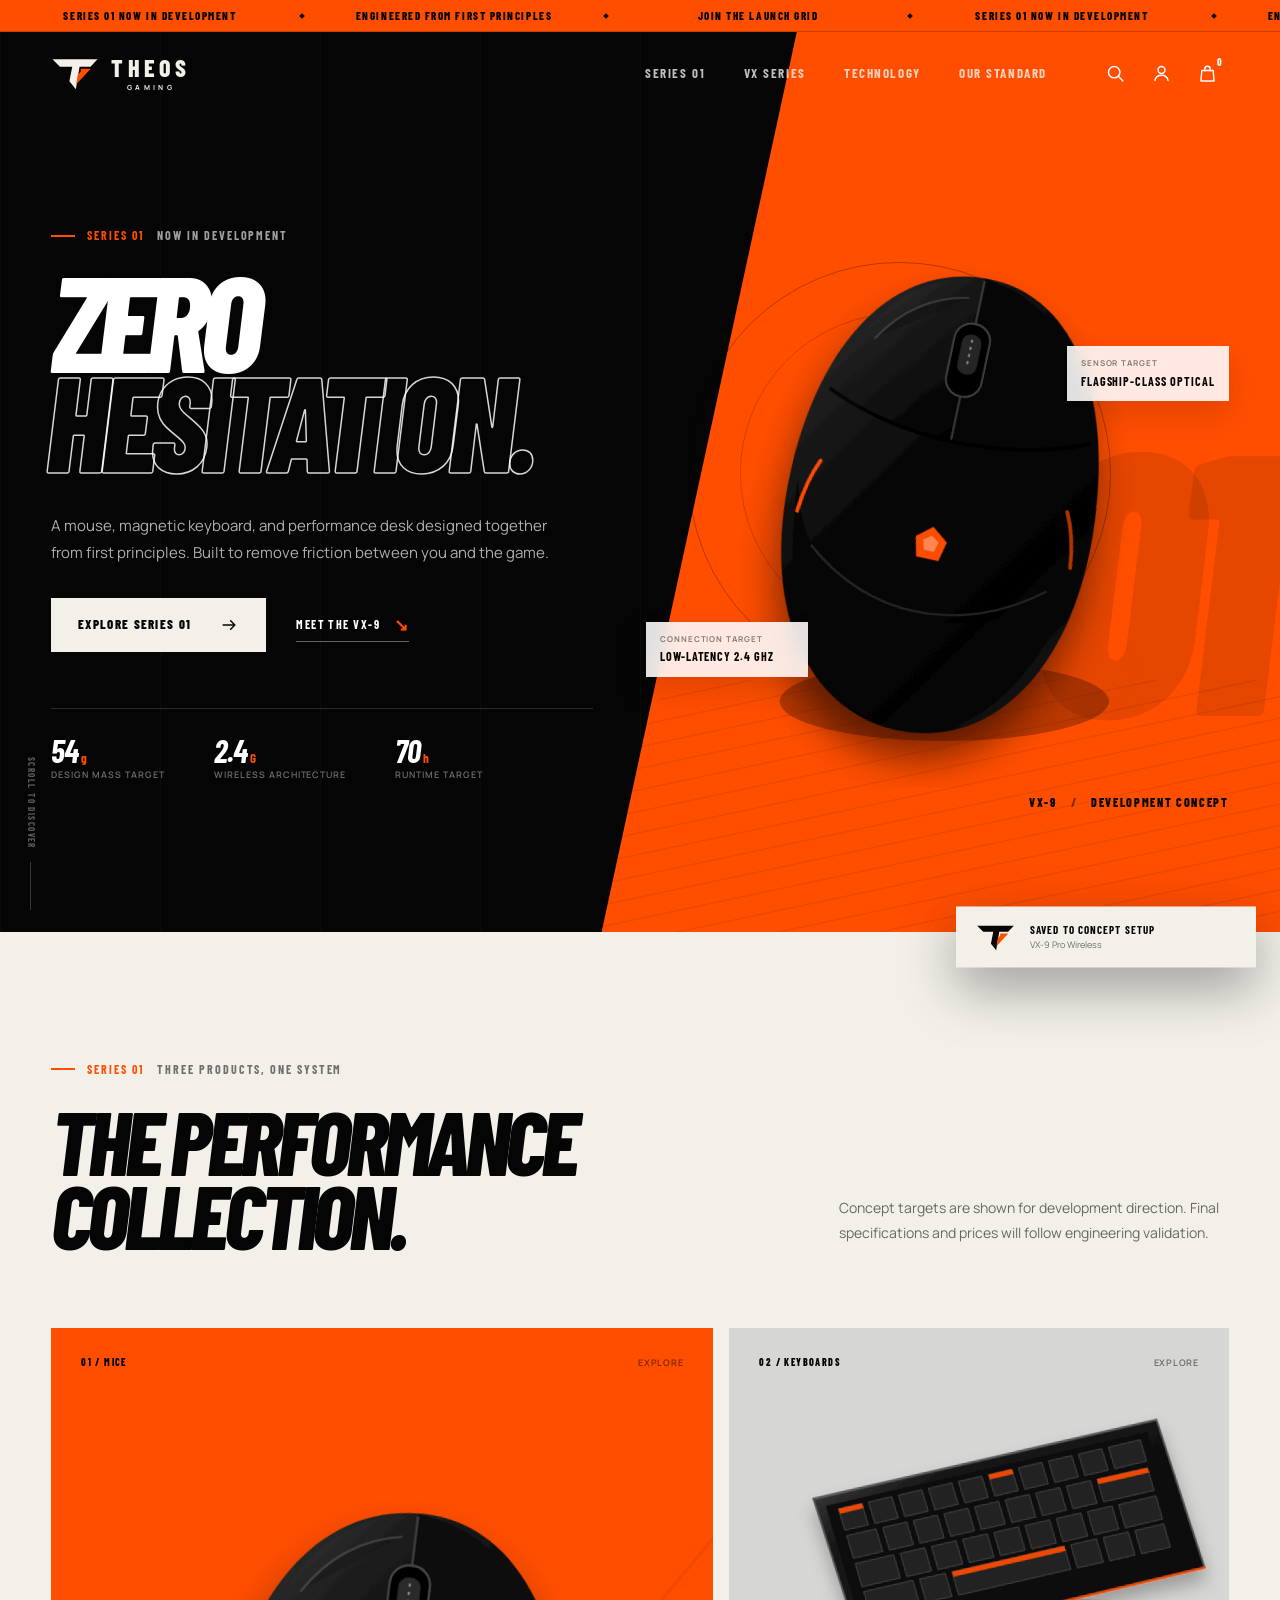
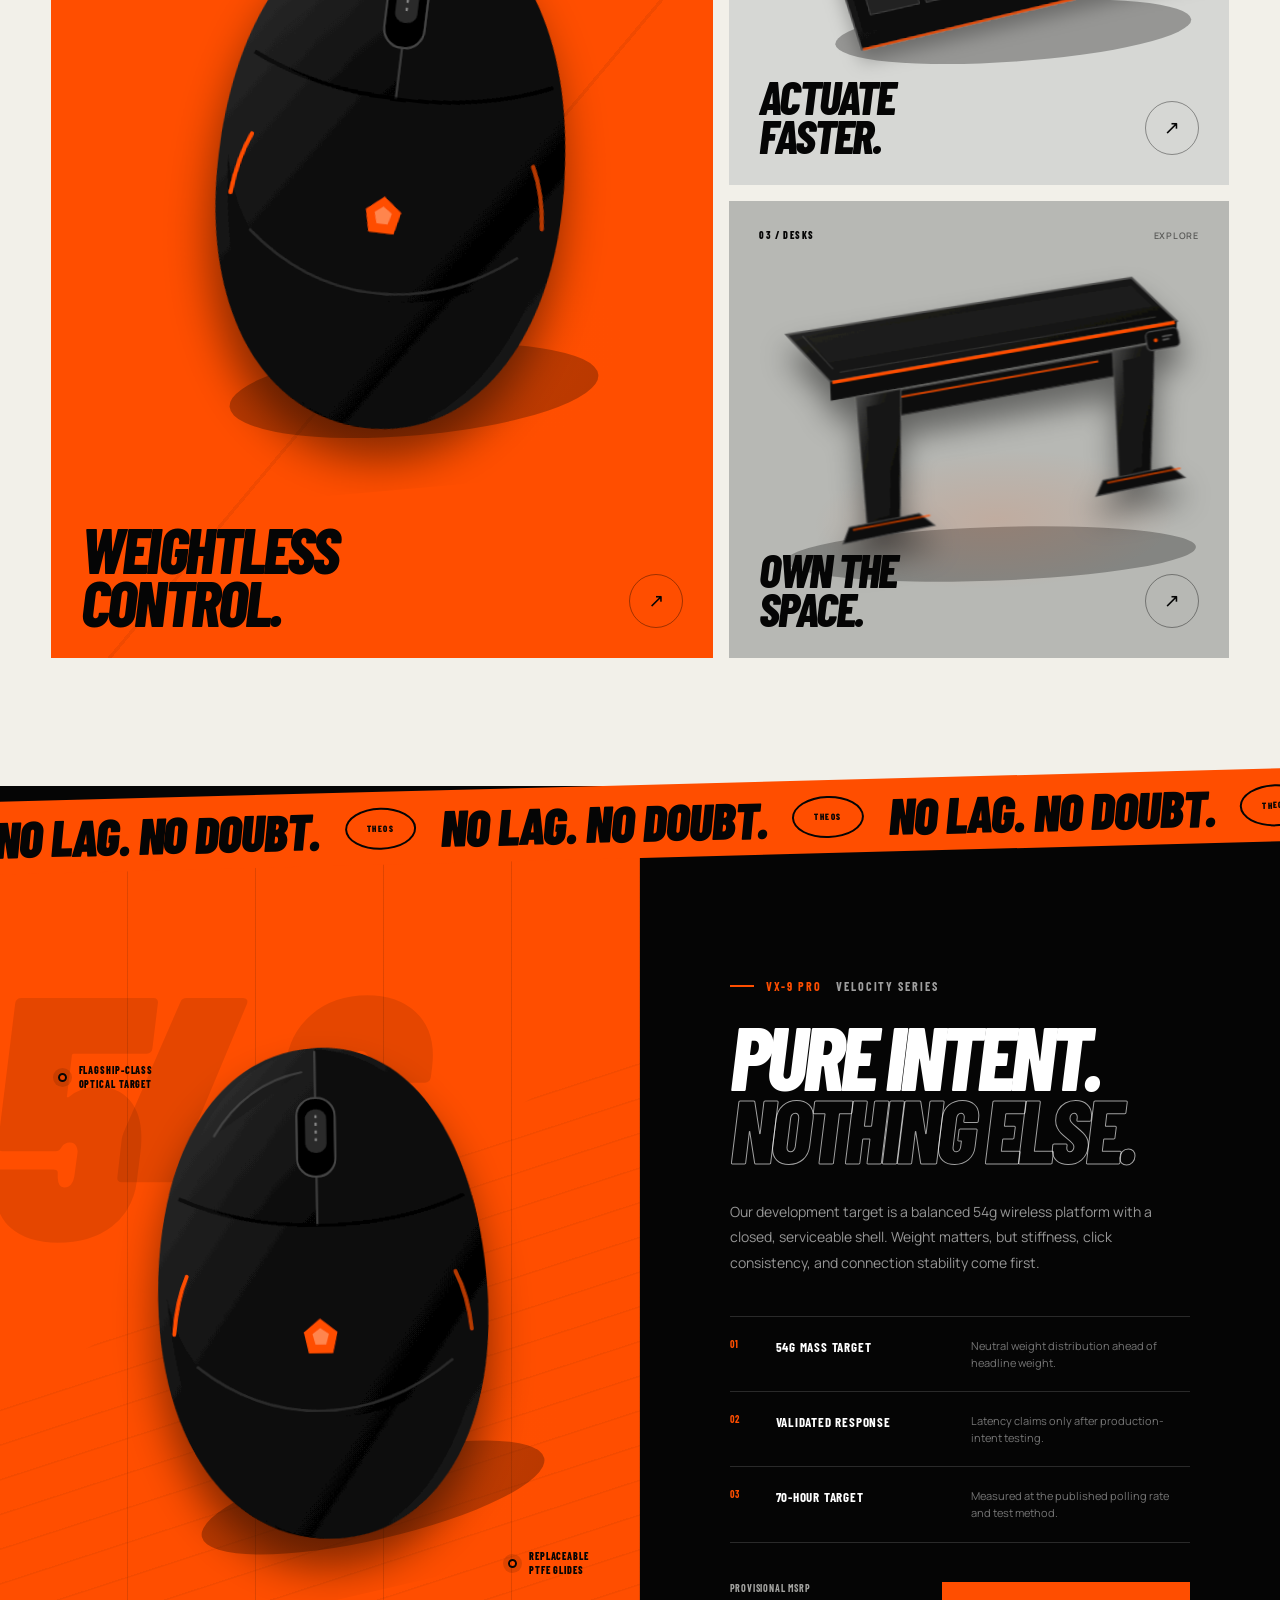
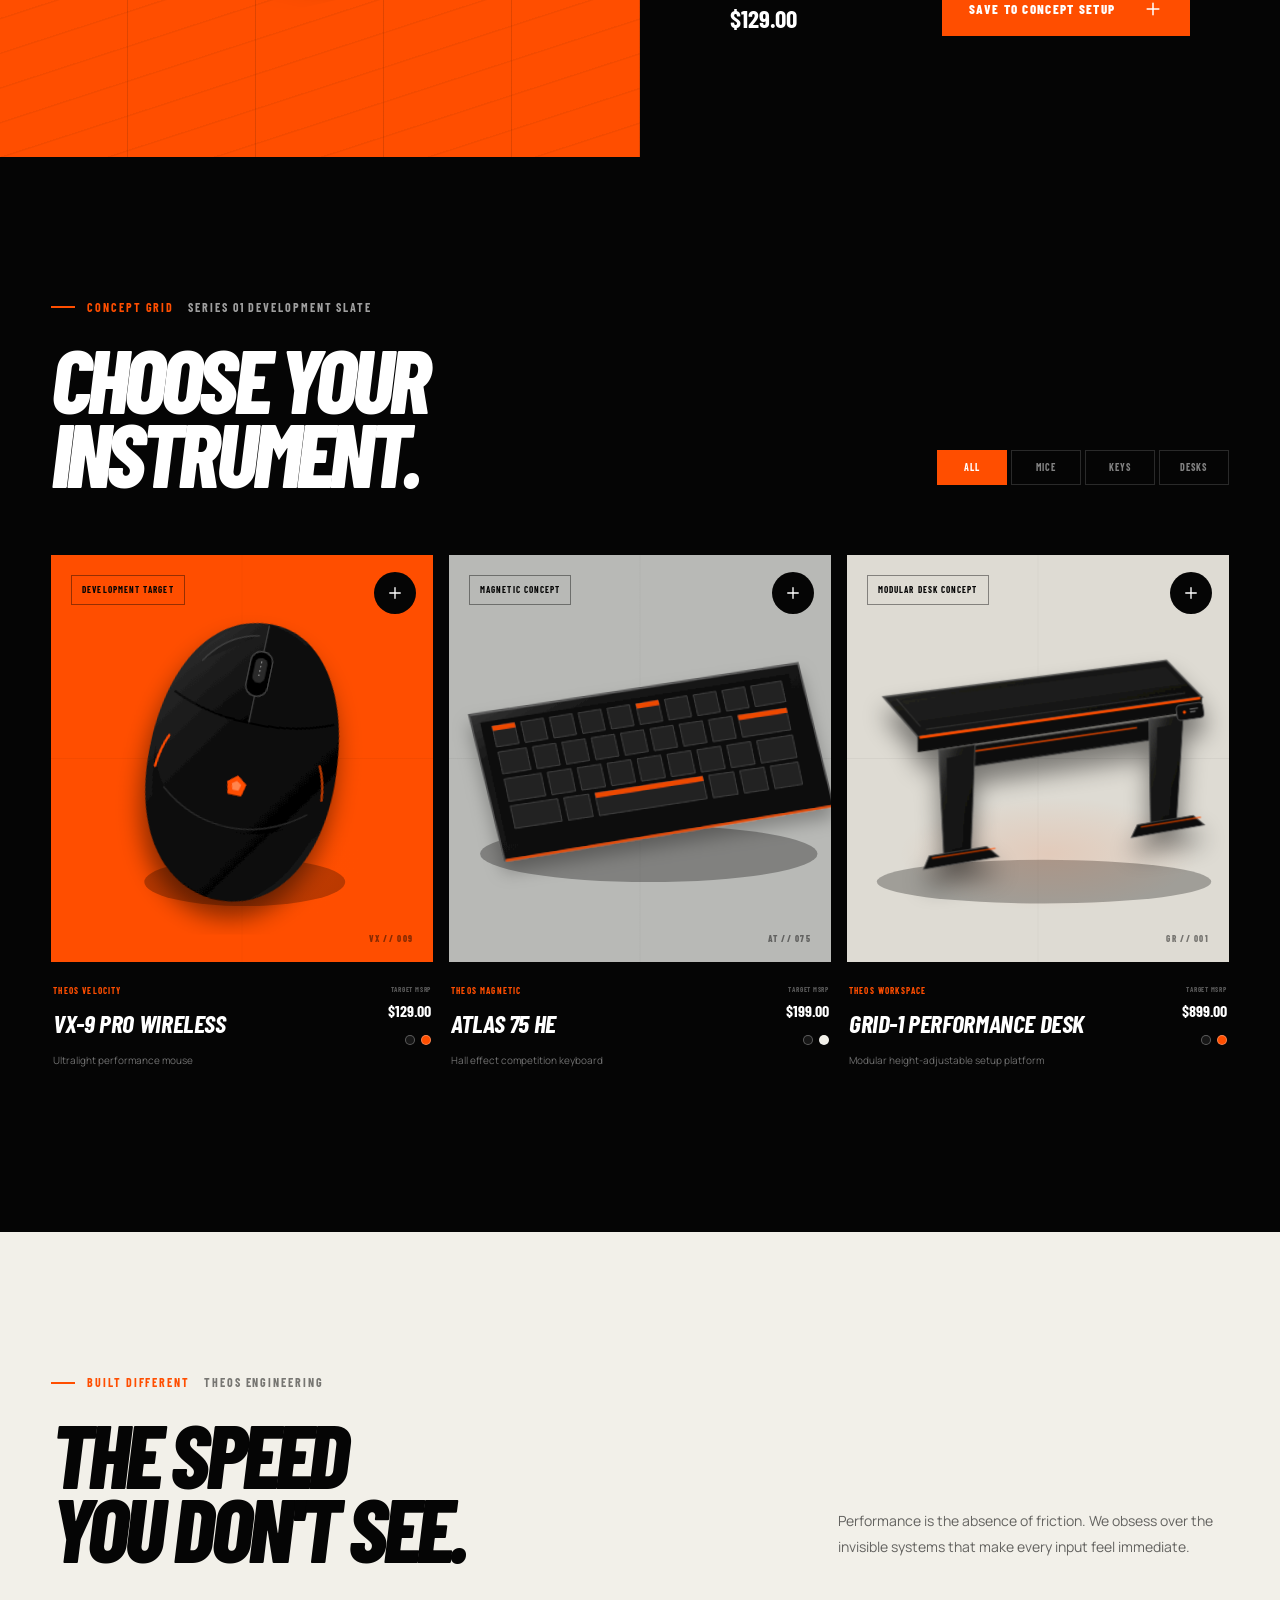
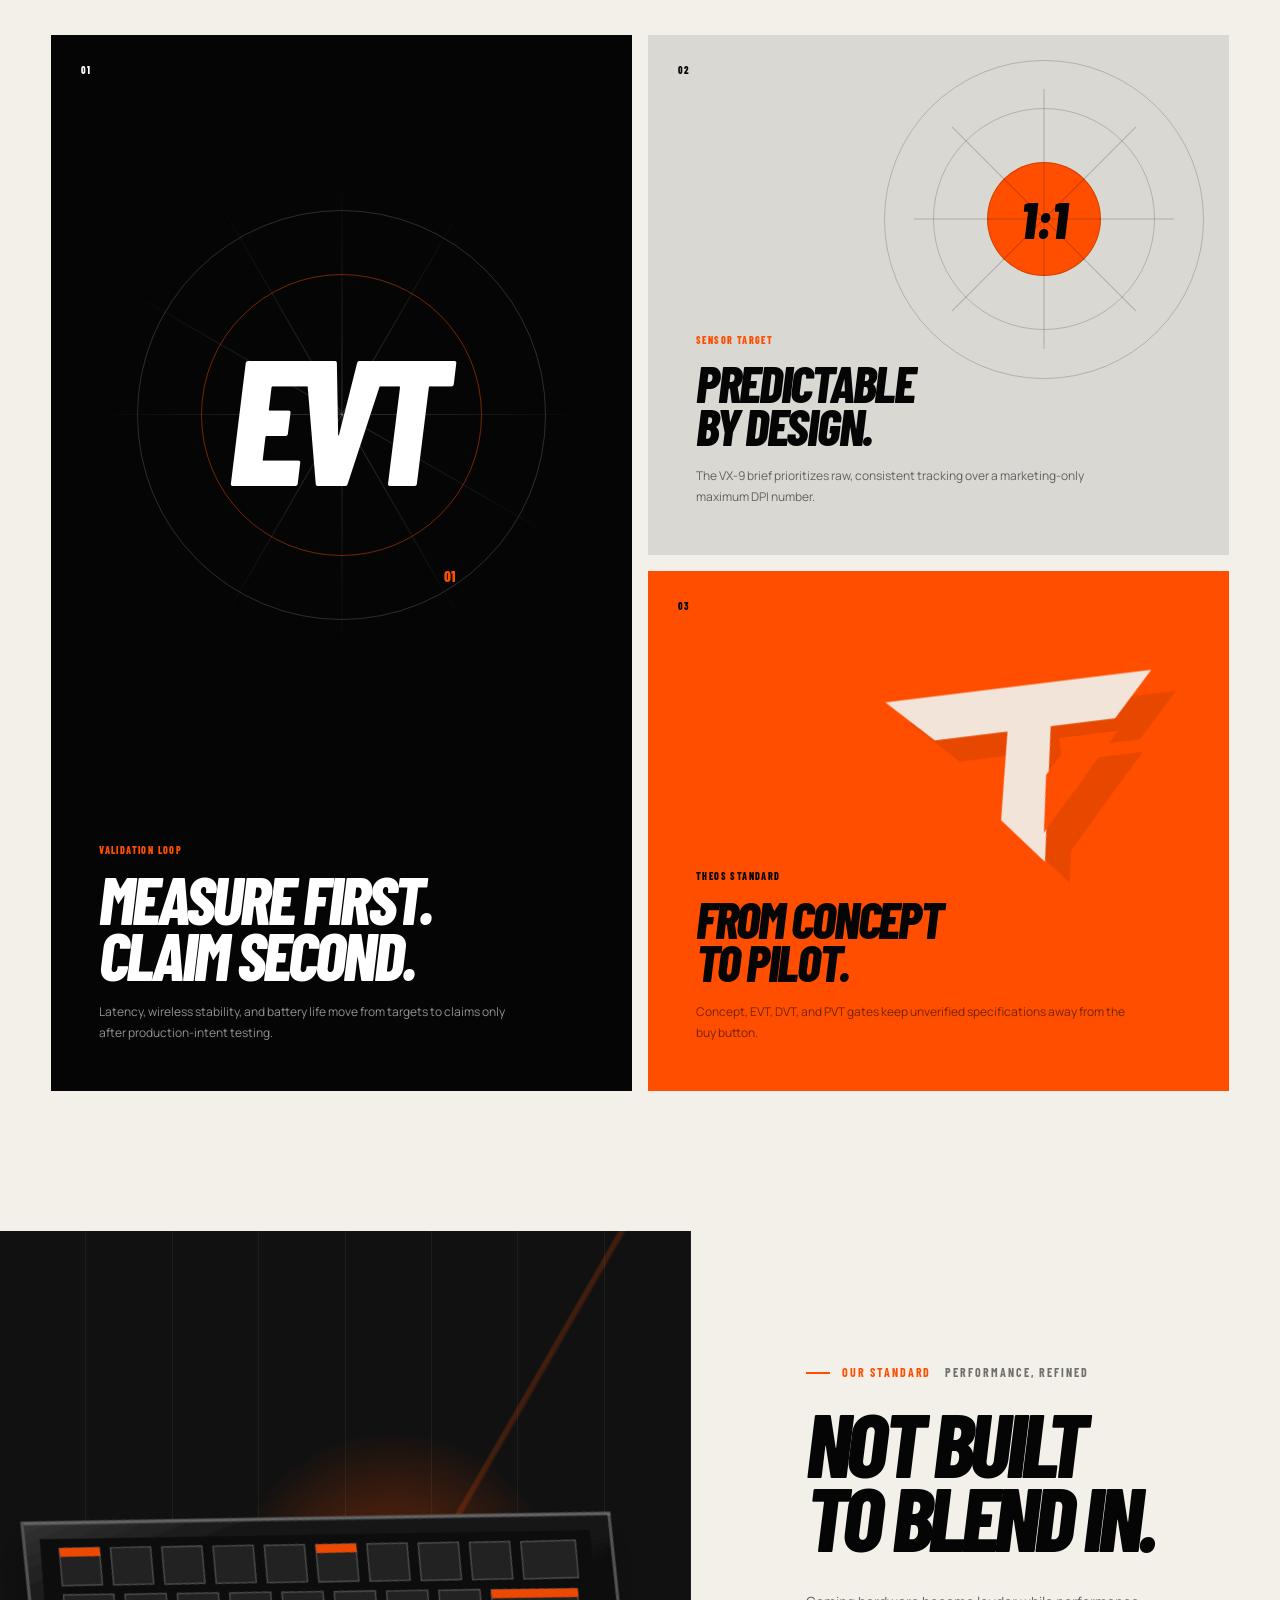
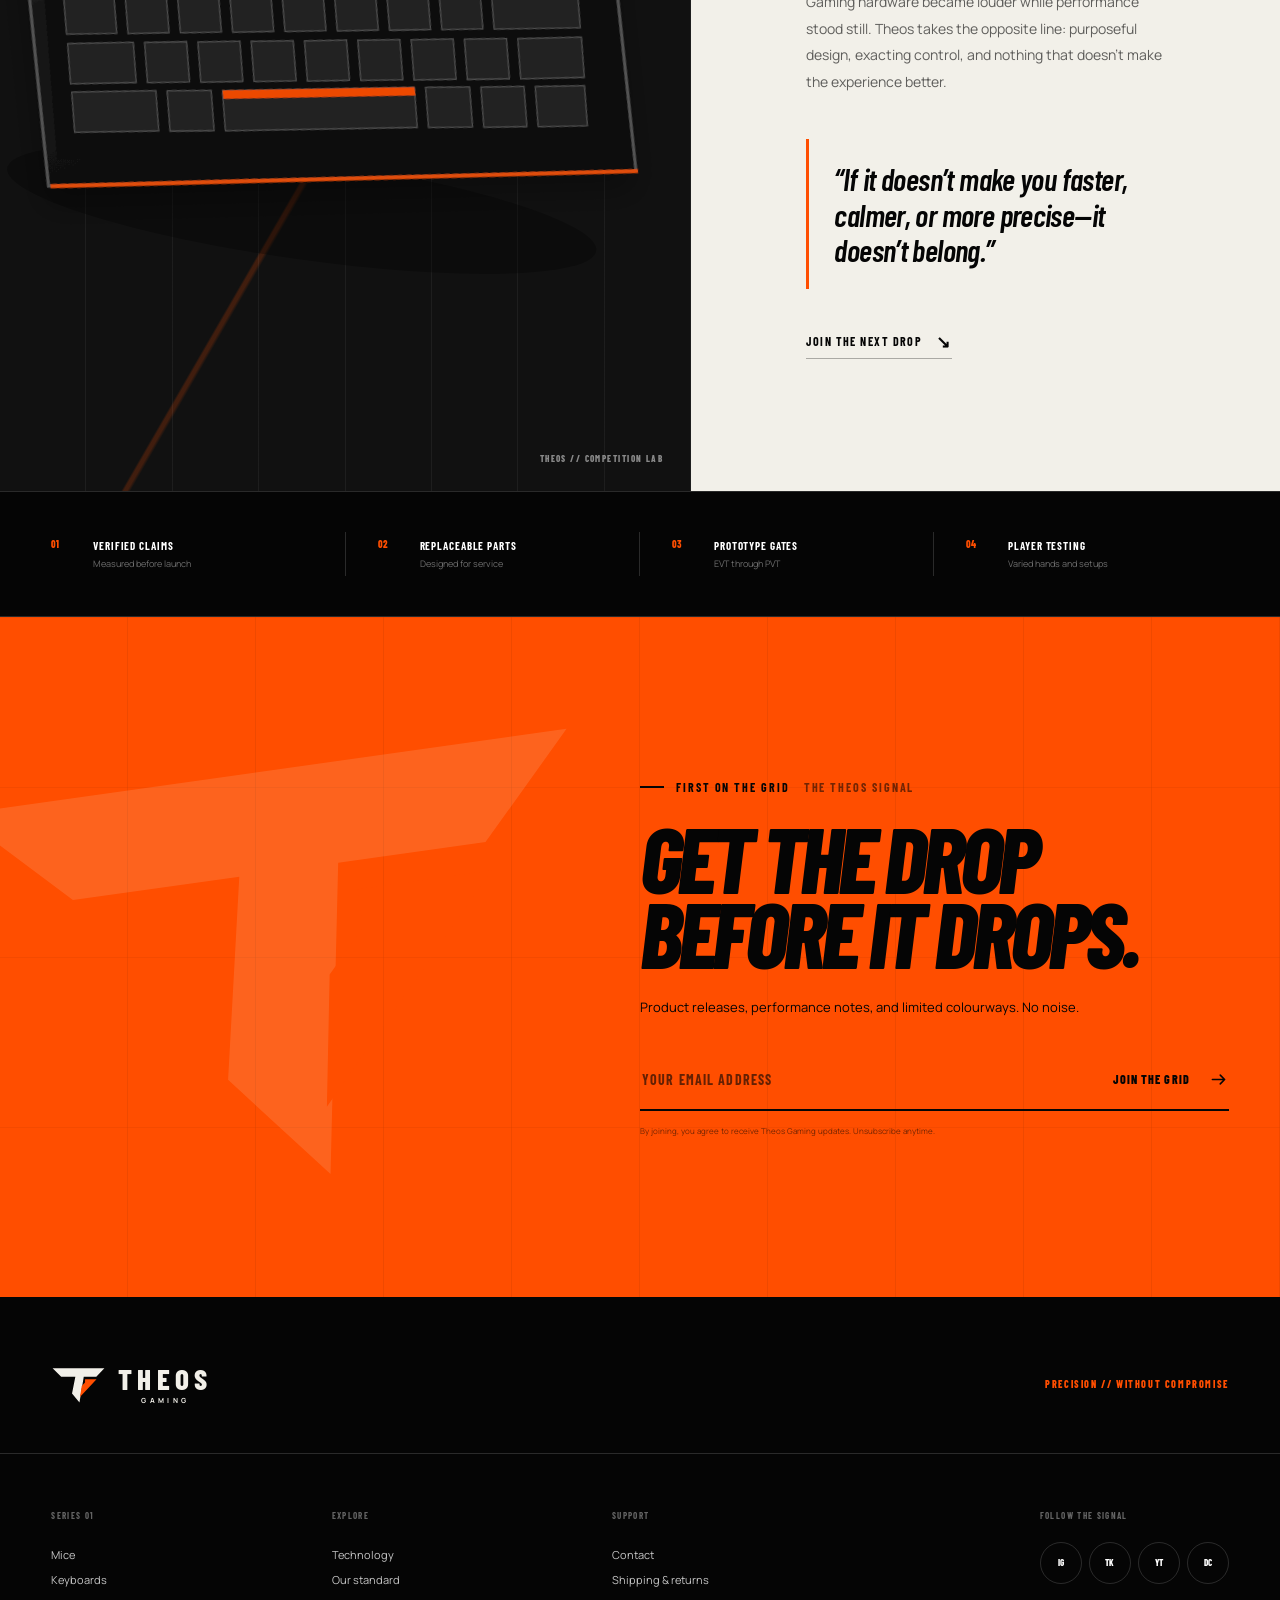
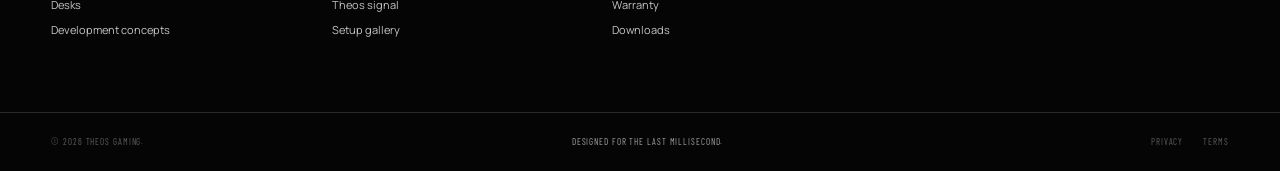
==== commit ffd8b22f: "Define Series 01 product concepts Co-authored-by: Jedv9 <Jedv9@users.noreply.github.com>" ====
--- a/index.html
+++ b/index.html
@@ -4,10 +4,10 @@
   <meta charset="utf-8" />
   <meta name="viewport" content="width=device-width, initial-scale=1" />
   <title>Theos Gaming — Precision Without Compromise</title>
-  <meta name="description" content="Tournament-grade gaming peripherals engineered for speed, control, and the last millisecond." />
+  <meta name="description" content="Meet Series 01: Theos Gaming development concepts for a performance mouse, magnetic keyboard, and modular desk." />
   <meta name="theme-color" content="#050505" />
   <meta property="og:title" content="Theos Gaming — Precision Without Compromise" />
-  <meta property="og:description" content="Elite gaming hardware. Designed to disappear between you and the win." />
+  <meta property="og:description" content="Follow the development of the first Theos Gaming mouse, keyboard, and performance desk." />
   <meta property="og:type" content="website" />
   <link rel="icon" href="favicon.svg" type="image/svg+xml" />
   <link rel="preconnect" href="https://fonts.googleapis.com" />
@@ -36,10 +36,10 @@
         <stop offset=".25" stop-color="#181818" />
         <stop offset="1" stop-color="#050505" />
       </linearGradient>
-      <linearGradient id="headset-shell" x1="0" y1=".1" x2=".9" y2="1">
-        <stop offset="0" stop-color="#4a4a4a" />
-        <stop offset=".3" stop-color="#171717" />
-        <stop offset="1" stop-color="#030303" />
+      <linearGradient id="desk-shell" x1="0" y1="0" x2="1" y2="1">
+        <stop offset="0" stop-color="#4b4b4a" />
+        <stop offset=".32" stop-color="#1b1b1a" />
+        <stop offset="1" stop-color="#080808" />
       </linearGradient>
       <radialGradient id="orange-glow">
         <stop offset="0" stop-color="#ff5b16" stop-opacity=".8" />
@@ -113,26 +113,37 @@
         </g>
       </symbol>
 
-      <symbol id="headset-product" viewBox="0 0 640 640">
-        <ellipse cx="320" cy="538" rx="212" ry="41" fill="#000" opacity=".3" />
+      <symbol id="desk-product" viewBox="0 0 760 560">
+        <ellipse cx="391" cy="493" rx="306" ry="40" fill="#000" opacity=".28" />
+        <ellipse cx="400" cy="442" rx="275" ry="104" fill="url(#orange-glow)" opacity=".16" />
         <g filter="url(#product-shadow)">
-          <path d="M169 355c-9-49-5-106 14-157C208 130 257 92 320 92c64 0 113 38 138 106 19 51 23 108 14 157" fill="none" stroke="url(#headset-shell)" stroke-width="57" stroke-linecap="round" />
-          <path d="M181 335c-4-41 2-92 18-133 23-58 65-88 121-88s98 30 121 88c16 41 22 92 18 133" fill="none" stroke="#595959" stroke-width="4" opacity=".5" />
-          <path d="M182 210c25-68 72-103 138-103 67 0 114 35 138 103" fill="none" stroke="#fff" stroke-width="4" opacity=".13" />
-          <g transform="rotate(5 175 401)">
-            <rect x="113" y="299" width="126" height="209" rx="55" fill="url(#headset-shell)" stroke="#505050" stroke-width="3" />
-            <rect x="132" y="322" width="87" height="161" rx="40" fill="#050505" stroke="#232323" stroke-width="8" />
-            <path d="M124 359v93" stroke="#ff4e00" stroke-width="5" stroke-linecap="round" />
-            <path d="M153 319c14-13 32-18 53-10" stroke="#fff" stroke-width="3" opacity=".12" stroke-linecap="round" />
+          <path d="M97 155 615 88l65 67-520 73-63-73Z" fill="url(#desk-shell)" stroke="#545453" stroke-width="3" />
+          <path d="m160 228 520-73-1 24-519 77v-28Z" fill="#080808" />
+          <path d="m163 229 514-72" fill="none" stroke="#ff4e00" stroke-width="5" />
+          <path d="m130 162 484-62 31 32-486 67-29-37Z" fill="#252524" opacity=".52" />
+          <path d="M175 214 649 148" fill="none" stroke="#fff" stroke-width="2" opacity=".13" />
+          <path d="m228 249 361-52-4 37-354 52-3-37Z" fill="#111" stroke="#3e3e3d" stroke-width="2" />
+          <path d="m250 256 311-45" fill="none" stroke="#ff4e00" stroke-width="3" opacity=".8" />
+          <g>
+            <path d="m198 252 67-10-8 203-49 8-10-201Z" fill="url(#desk-shell)" stroke="#4d4d4c" stroke-width="2" />
+            <path d="m213 267 36-6-7 169-25 4-4-167Z" fill="#171717" />
+            <path d="m181 446 105-17 22 18-137 23 10-24Z" fill="#090909" stroke="#444" stroke-width="2" />
+            <path d="m186 450 116-18" stroke="#ff4e00" stroke-width="3" opacity=".65" />
           </g>
-          <g transform="rotate(-5 465 401)">
-            <rect x="401" y="299" width="126" height="209" rx="55" fill="url(#headset-shell)" stroke="#505050" stroke-width="3" />
-            <rect x="421" y="322" width="87" height="161" rx="40" fill="#050505" stroke="#232323" stroke-width="8" />
-            <path d="M516 359v93" stroke="#ff4e00" stroke-width="5" stroke-linecap="round" />
-            <path d="M443 319c14-13 32-18 53-10" stroke="#fff" stroke-width="3" opacity=".12" stroke-linecap="round" />
+          <g>
+            <path d="m583 196 63-9-13 201-47 8-3-200Z" fill="url(#desk-shell)" stroke="#4d4d4c" stroke-width="2" />
+            <path d="m598 211 33-5-11 165-23 4 1-164Z" fill="#171717" />
+            <path d="m562 389 102-17 20 17-133 23 11-23Z" fill="#090909" stroke="#444" stroke-width="2" />
+            <path d="m568 393 110-18" stroke="#ff4e00" stroke-width="3" opacity=".65" />
           </g>
-          <path d="M435 468c-28 63-72 90-131 80" fill="none" stroke="#1b1b1b" stroke-width="13" stroke-linecap="round" />
-          <path d="M303 548h-27" stroke="#ff4e00" stroke-width="15" stroke-linecap="round" />
+          <path d="m240 325 355-54" fill="none" stroke="#1a1a1a" stroke-width="18" />
+          <path d="m240 322 355-54" fill="none" stroke="#4a4a49" stroke-width="2" opacity=".65" />
+          <g transform="translate(632 171) rotate(-8)">
+            <rect width="49" height="28" rx="7" fill="#090909" stroke="#555" stroke-width="2" />
+            <circle cx="14" cy="14" r="3" fill="#ff4e00" />
+            <path d="M25 10h14M25 15h9" stroke="#777" stroke-width="2" stroke-linecap="round" />
+          </g>
+          <path d="m121 158 44 51" stroke="#fff" stroke-width="2" opacity=".12" />
         </g>
       </symbol>
 
@@ -168,12 +179,12 @@
 
   <div class="announcement" aria-label="Store announcements">
     <div class="announcement__track">
-      <span>Free express shipping over $75</span><i></i>
-      <span>2 year performance warranty</span><i></i>
-      <span>Built for competitive play</span><i></i>
-      <span aria-hidden="true">Free express shipping over $75</span><i aria-hidden="true"></i>
-      <span aria-hidden="true">2 year performance warranty</span><i aria-hidden="true"></i>
-      <span aria-hidden="true">Built for competitive play</span><i aria-hidden="true"></i>
+      <span>Series 01 now in development</span><i></i>
+      <span>Engineered from first principles</span><i></i>
+      <span>Join the launch grid</span><i></i>
+      <span aria-hidden="true">Series 01 now in development</span><i aria-hidden="true"></i>
+      <span aria-hidden="true">Engineered from first principles</span><i aria-hidden="true"></i>
+      <span aria-hidden="true">Join the launch grid</span><i aria-hidden="true"></i>
     </div>
   </div>
 
@@ -192,7 +203,7 @@
       </a>
 
       <nav class="main-nav" aria-label="Main navigation">
-        <a href="#shop">Shop</a>
+        <a href="#shop">Series 01</a>
         <a href="#vx9">VX Series</a>
         <a href="#engineering">Technology</a>
         <a href="#manifesto">Our standard</a>
@@ -205,7 +216,7 @@
         <a class="icon-button account-link" href="#newsletter" aria-label="Account">
           <svg><use href="#icon-user"></use></svg>
         </a>
-        <button class="icon-button cart-trigger" type="button" aria-label="Open cart, 0 items">
+        <button class="icon-button cart-trigger" type="button" aria-label="Open concept setup, 0 items">
           <svg><use href="#icon-bag"></use></svg>
           <span class="cart-count" aria-hidden="true">0</span>
         </button>
@@ -213,7 +224,7 @@
     </div>
 
     <nav class="mobile-menu" id="mobileMenu" aria-label="Mobile navigation" hidden>
-      <a href="#shop"><span>01</span> Shop all</a>
+      <a href="#shop"><span>01</span> Series 01</a>
       <a href="#vx9"><span>02</span> VX Series</a>
       <a href="#engineering"><span>03</span> Technology</a>
       <a href="#manifesto"><span>04</span> Our standard</a>
@@ -227,42 +238,42 @@
     <section class="hero">
       <div class="hero__grid shell">
         <div class="hero__copy">
-          <p class="kicker reveal"><span>Series 01</span> Engineered for competition</p>
+          <p class="kicker reveal"><span>Series 01</span> Now in development</p>
           <h1 class="hero__title reveal">
             <span>ZERO</span>
             <span class="hero__title--outline">HESITATION.</span>
           </h1>
-          <p class="hero__lede reveal">Tournament-grade hardware tuned for speed, balance, and control. Designed to disappear between you and the win.</p>
+          <p class="hero__lede reveal">A mouse, magnetic keyboard, and performance desk designed together from first principles. Built to remove friction between you and the game.</p>
           <div class="hero__actions reveal">
             <a class="button button--light magnetic" href="#shop">
-              Shop performance
+              Explore Series 01
               <svg><use href="#icon-arrow"></use></svg>
             </a>
             <a class="text-link" href="#vx9">Meet the VX-9 <span>↘</span></a>
           </div>
           <div class="hero__meta reveal">
-            <div><strong>52<span>g</span></strong><small>Ultralight chassis</small></div>
-            <div><strong>0.7<span>ms</span></strong><small>Click latency</small></div>
-            <div><strong>90<span>h</span></strong><small>Battery life</small></div>
-          </div>
-        </div>
-
-        <div class="hero__visual" aria-label="Theos VX-9 performance wireless mouse">
+            <div><strong>54<span>g</span></strong><small>Design mass target</small></div>
+            <div><strong>2.4<span>G</span></strong><small>Wireless architecture</small></div>
+            <div><strong>70<span>h</span></strong><small>Runtime target</small></div>
+          </div>
+        </div>
+
+        <div class="hero__visual" aria-label="Theos VX-9 wireless mouse development concept">
           <span class="hero__index" aria-hidden="true">01</span>
           <div class="hero__orb" aria-hidden="true"></div>
           <svg class="hero__product" viewBox="0 0 640 640" aria-hidden="true"><use href="#mouse-product"></use></svg>
           <div class="spec-tag spec-tag--top">
-            <span>Sensor</span>
-            <strong>THEOS APEX 26K</strong>
+            <span>Sensor target</span>
+            <strong>FLAGSHIP-CLASS OPTICAL</strong>
           </div>
           <div class="spec-tag spec-tag--bottom">
-            <span>Connection</span>
-            <strong>VELOCITY WIRELESS</strong>
-          </div>
-          <p class="hero__edition">VX-9 <span>/</span> LAUNCH EDITION</p>
-        </div>
-      </div>
-      <a class="scroll-cue" href="#shop" aria-label="Scroll to shop">
+            <span>Connection target</span>
+            <strong>LOW-LATENCY 2.4 GHZ</strong>
+          </div>
+          <p class="hero__edition">VX-9 <span>/</span> DEVELOPMENT CONCEPT</p>
+        </div>
+      </div>
+      <a class="scroll-cue" href="#shop" aria-label="Scroll to Series 01">
         <span>Scroll to discover</span>
         <i></i>
       </a>
@@ -272,14 +283,14 @@
       <div class="shell">
         <header class="section-heading reveal">
           <div>
-            <p class="kicker kicker--dark"><span>Shop</span> Find your advantage</p>
+            <p class="kicker kicker--dark"><span>Series 01</span> Three products, one system</p>
             <h2>THE PERFORMANCE<br />COLLECTION.</h2>
           </div>
-          <p>Every surface, switch, and sensor calibrated to keep up with instinct.</p>
+          <p>Concept targets are shown for development direction. Final specifications and prices will follow engineering validation.</p>
         </header>
 
         <div class="category-grid">
-          <a class="category-card category-card--mouse reveal" href="#products" aria-label="Shop mice">
+          <a class="category-card category-card--mouse reveal" href="#products" aria-label="Explore mouse concept">
             <div class="category-card__top">
               <span>01 / MICE</span>
               <i>Explore</i>
@@ -291,7 +302,7 @@
             </div>
           </a>
 
-          <a class="category-card category-card--keyboard reveal" href="#products" aria-label="Shop keyboards">
+          <a class="category-card category-card--keyboard reveal" href="#products" aria-label="Explore keyboard concept">
             <div class="category-card__top">
               <span>02 / KEYBOARDS</span>
               <i>Explore</i>
@@ -303,14 +314,14 @@
             </div>
           </a>
 
-          <a class="category-card category-card--audio reveal" href="#products" aria-label="Shop audio">
+          <a class="category-card category-card--desk reveal" href="#products" aria-label="Explore performance desks">
             <div class="category-card__top">
-              <span>03 / AUDIO</span>
+              <span>03 / DESKS</span>
               <i>Explore</i>
             </div>
-            <svg viewBox="0 0 640 640" aria-hidden="true"><use href="#headset-product"></use></svg>
+            <svg viewBox="0 0 760 560" aria-hidden="true"><use href="#desk-product"></use></svg>
             <div class="category-card__foot">
-              <h3>HEAR THE<br />OPENING.</h3>
+              <h3>OWN THE<br />SPACE.</h3>
               <span class="circle-arrow">↗</span>
             </div>
           </a>
@@ -328,24 +339,24 @@
 
     <section class="feature-section" id="vx9">
       <div class="feature__visual">
-        <span class="feature__ghost" aria-hidden="true">52G</span>
+        <span class="feature__ghost" aria-hidden="true">54G</span>
         <svg viewBox="0 0 640 640" aria-hidden="true"><use href="#mouse-product"></use></svg>
-        <div class="feature__callout feature__callout--one"><i></i><span>LOW-FRICTION<br />PTFE GLIDES</span></div>
-        <div class="feature__callout feature__callout--two"><i></i><span>APEX 26K<br />OPTICAL SENSOR</span></div>
+        <div class="feature__callout feature__callout--one"><i></i><span>REPLACEABLE<br />PTFE GLIDES</span></div>
+        <div class="feature__callout feature__callout--two"><i></i><span>FLAGSHIP-CLASS<br />OPTICAL TARGET</span></div>
       </div>
       <div class="feature__copy">
         <p class="kicker"><span>VX-9 Pro</span> Velocity Series</p>
         <h2>PURE INTENT.<br /><em>NOTHING ELSE.</em></h2>
-        <p>We stripped away every gram that didn't make you faster, then balanced what remained. The result is a 52g wireless platform that moves before doubt can arrive.</p>
+        <p>Our development target is a balanced 54g wireless platform with a closed, serviceable shell. Weight matters, but stiffness, click consistency, and connection stability come first.</p>
         <div class="feature__specs">
-          <div><span>01</span><p><strong>52G BALANCED SHELL</strong>Neutral weight distribution for effortless corrections.</p></div>
-          <div><span>02</span><p><strong>0.7MS RESPONSE</strong>Optical switches built for immediate actuation.</p></div>
-          <div><span>03</span><p><strong>90-HOUR ENDURANCE</strong>Competition-ready power without the cable.</p></div>
+          <div><span>01</span><p><strong>54G MASS TARGET</strong>Neutral weight distribution ahead of headline weight.</p></div>
+          <div><span>02</span><p><strong>VALIDATED RESPONSE</strong>Latency claims only after production-intent testing.</p></div>
+          <div><span>03</span><p><strong>70-HOUR TARGET</strong>Measured at the published polling rate and test method.</p></div>
         </div>
         <div class="feature__buy">
-          <div><span>VX-9 PRO WIRELESS</span><strong>$129.00</strong></div>
+          <div><span>PROVISIONAL MSRP</span><strong>$129.00</strong></div>
           <button class="button button--orange add-to-cart magnetic" type="button" data-id="vx9" data-name="VX-9 Pro Wireless" data-price="129" data-art="mouse">
-            Add to setup
+            Save to concept setup
             <svg><use href="#icon-plus"></use></svg>
           </button>
         </div>
@@ -356,22 +367,22 @@
       <div class="shell">
         <header class="products__header reveal">
           <div>
-            <p class="kicker"><span>Current grid</span> Race-spec hardware</p>
+            <p class="kicker"><span>Concept grid</span> Series 01 development slate</p>
             <h2>CHOOSE YOUR<br />INSTRUMENT.</h2>
           </div>
           <div class="product-tabs" role="group" aria-label="Filter products">
             <button class="is-active" type="button" data-filter="all">All</button>
             <button type="button" data-filter="mouse">Mice</button>
             <button type="button" data-filter="keyboard">Keys</button>
-            <button type="button" data-filter="audio">Audio</button>
+            <button type="button" data-filter="desk">Desks</button>
           </div>
         </header>
 
         <div class="product-grid">
           <article class="product-card reveal" data-category="mouse">
             <div class="product-card__visual product-card__visual--orange">
-              <span class="product-badge">Launch edition</span>
-              <button class="quick-add add-to-cart" type="button" aria-label="Add VX-9 Pro Wireless to cart" data-id="vx9" data-name="VX-9 Pro Wireless" data-price="129" data-art="mouse">
+              <span class="product-badge">Development target</span>
+              <button class="quick-add add-to-cart" type="button" aria-label="Save VX-9 Pro Wireless to concept setup" data-id="vx9" data-name="VX-9 Pro Wireless" data-price="129" data-art="mouse">
                 <svg><use href="#icon-plus"></use></svg>
               </button>
               <svg viewBox="0 0 640 640" aria-hidden="true"><use href="#mouse-product"></use></svg>
@@ -384,6 +395,7 @@
                 <span>Ultralight performance mouse</span>
               </div>
               <div class="product-card__price">
+                <small>Target MSRP</small>
                 <strong>$129.00</strong>
                 <span class="swatches" aria-label="Available in black and orange"><i class="is-black"></i><i class="is-orange"></i></span>
               </div>
@@ -392,8 +404,8 @@
 
           <article class="product-card reveal" data-category="keyboard">
             <div class="product-card__visual product-card__visual--silver">
-              <span class="product-badge">Rapid trigger</span>
-              <button class="quick-add add-to-cart" type="button" aria-label="Add Atlas 75 HE to cart" data-id="atlas75" data-name="Atlas 75 HE" data-price="179" data-art="keyboard">
+              <span class="product-badge">Magnetic concept</span>
+              <button class="quick-add add-to-cart" type="button" aria-label="Save Atlas 75 HE to concept setup" data-id="atlas75" data-name="Atlas 75 HE" data-price="199" data-art="keyboard">
                 <svg><use href="#icon-plus"></use></svg>
               </button>
               <svg viewBox="0 0 760 520" aria-hidden="true"><use href="#keyboard-product"></use></svg>
@@ -406,30 +418,32 @@
                 <span>Hall effect competition keyboard</span>
               </div>
               <div class="product-card__price">
-                <strong>$179.00</strong>
+                <small>Target MSRP</small>
+                <strong>$199.00</strong>
                 <span class="swatches" aria-label="Available in black and white"><i class="is-black"></i><i class="is-white"></i></span>
               </div>
             </div>
           </article>
 
-          <article class="product-card reveal" data-category="audio">
+          <article class="product-card reveal" data-category="desk">
             <div class="product-card__visual product-card__visual--cream">
-              <span class="product-badge">Spatial audio</span>
-              <button class="quick-add add-to-cart" type="button" aria-label="Add Sonic-1 Wireless to cart" data-id="sonic1" data-name="Sonic-1 Wireless" data-price="149" data-art="audio">
+              <span class="product-badge">Modular desk concept</span>
+              <button class="quick-add add-to-cart" type="button" aria-label="Save Grid-1 Performance Desk to concept setup" data-id="grid1" data-name="Grid-1 Performance Desk" data-price="899" data-art="desk">
                 <svg><use href="#icon-plus"></use></svg>
               </button>
-              <svg viewBox="0 0 640 640" aria-hidden="true"><use href="#headset-product"></use></svg>
-              <span class="product-code">SN // 001</span>
+              <svg viewBox="0 0 760 560" aria-hidden="true"><use href="#desk-product"></use></svg>
+              <span class="product-code">GR // 001</span>
             </div>
             <div class="product-card__info">
               <div>
-                <p>Theos Spatial</p>
-                <h3>SONIC-1 WIRELESS</h3>
-                <span>Low-latency competition headset</span>
+                <p>Theos Workspace</p>
+                <h3>GRID-1 PERFORMANCE DESK</h3>
+                <span>Modular height-adjustable setup platform</span>
               </div>
               <div class="product-card__price">
-                <strong>$149.00</strong>
-                <span class="swatches" aria-label="Available in black"><i class="is-black"></i></span>
+                <small>Target MSRP</small>
+                <strong>$899.00</strong>
+                <span class="swatches" aria-label="Available in black and orange"><i class="is-black"></i><i class="is-orange"></i></span>
               </div>
             </div>
           </article>
@@ -451,12 +465,12 @@
           <span class="tech-card__number">01</span>
           <div class="latency-visual" aria-hidden="true">
             <span></span><span></span><span></span><span></span><span></span>
-            <i>0.7</i><small>MS</small>
+            <i>EVT</i><small>01</small>
           </div>
           <div>
-            <p>VELOCITY LINK</p>
-            <h3>WIRELESS THAT<br />OUTRUNS WIRED.</h3>
-            <span>Our dedicated low-latency protocol scans, locks, and transmits with competition-grade stability.</span>
+            <p>VALIDATION LOOP</p>
+            <h3>MEASURE FIRST.<br />CLAIM SECOND.</h3>
+            <span>Latency, wireless stability, and battery life move from targets to claims only after production-intent testing.</span>
           </div>
         </article>
 
@@ -464,12 +478,12 @@
           <span class="tech-card__number">02</span>
           <div class="sensor-visual" aria-hidden="true">
             <i></i><i></i><i></i><i></i>
-            <span>26K</span>
+            <span>1:1</span>
           </div>
           <div>
-            <p>APEX SENSOR</p>
-            <h3>ONE-TO-ONE<br />AT ANY SPEED.</h3>
-            <span>Zero smoothing. Zero acceleration. Just raw, predictable tracking.</span>
+            <p>SENSOR TARGET</p>
+            <h3>PREDICTABLE<br />BY DESIGN.</h3>
+            <span>The VX-9 brief prioritizes raw, consistent tracking over a marketing-only maximum DPI number.</span>
           </div>
         </article>
 
@@ -478,8 +492,8 @@
           <svg class="tech-logo" viewBox="0 0 68 54" aria-hidden="true"><use href="#theos-mark"></use></svg>
           <div>
             <p>THEOS STANDARD</p>
-            <h3>TESTED PAST<br />THE FINISH LINE.</h3>
-            <span>Every product is tuned as a complete system—not a list of specifications.</span>
+            <h3>FROM CONCEPT<br />TO PILOT.</h3>
+            <span>Concept, EVT, DVT, and PVT gates keep unverified specifications away from the buy button.</span>
           </div>
         </article>
       </div>
@@ -502,10 +516,10 @@
 
     <section class="service-strip">
       <div class="shell">
-        <div><span>01</span><p><strong>FREE EXPRESS DELIVERY</strong>On orders over $75</p></div>
-        <div><span>02</span><p><strong>2-YEAR WARRANTY</strong>Performance, protected</p></div>
-        <div><span>03</span><p><strong>30-DAY RETURNS</strong>Test it in your setup</p></div>
-        <div><span>04</span><p><strong>PLAYER SUPPORT</strong>Real help, seven days</p></div>
+        <div><span>01</span><p><strong>VERIFIED CLAIMS</strong>Measured before launch</p></div>
+        <div><span>02</span><p><strong>REPLACEABLE PARTS</strong>Designed for service</p></div>
+        <div><span>03</span><p><strong>PROTOTYPE GATES</strong>EVT through PVT</p></div>
+        <div><span>04</span><p><strong>PLAYER TESTING</strong>Varied hands and setups</p></div>
       </div>
     </section>
 
@@ -540,11 +554,11 @@
     </div>
     <div class="footer__grid shell">
       <div>
-        <h3>Shop</h3>
+        <h3>Series 01</h3>
         <a href="#products">Mice</a>
         <a href="#products">Keyboards</a>
-        <a href="#products">Audio</a>
-        <a href="#vx9">Launch editions</a>
+        <a href="#products">Desks</a>
+        <a href="#vx9">Development concepts</a>
       </div>
       <div>
         <h3>Explore</h3>
@@ -579,30 +593,30 @@
 
   <div class="drawer-backdrop" data-close-drawers></div>
 
-  <aside class="cart-drawer" aria-label="Shopping cart" aria-hidden="true" inert>
+  <aside class="cart-drawer" aria-label="Saved concept setup" aria-hidden="true" inert>
     <div class="drawer__head">
       <div>
-        <span>Your setup</span>
+        <span>Your concept setup</span>
         <strong><span class="cart-count-text">0</span> items</strong>
       </div>
       <button class="icon-button cart-close" type="button" aria-label="Close cart"><svg><use href="#icon-close"></use></svg></button>
     </div>
     <div class="shipping-meter">
-      <p class="shipping-message">Add $75.00 for free express shipping</p>
+      <p class="lineup-message">Save all three Series 01 concepts</p>
       <span><i></i></span>
     </div>
     <div class="cart-items"></div>
     <div class="cart-empty">
       <span>00</span>
       <h2>YOUR GRID<br />IS EMPTY.</h2>
-      <p>Start with the hardware engineered to keep up.</p>
-      <button class="button button--orange cart-shop" type="button">Shop the collection</button>
+      <p>Save a concept to compare the provisional Series 01 lineup.</p>
+      <button class="button button--orange cart-shop" type="button">Explore the concepts</button>
     </div>
     <div class="cart-footer" hidden>
-      <div><span>Subtotal</span><strong class="cart-subtotal">$0.00</strong></div>
-      <p>Taxes and shipping calculated at checkout.</p>
-      <button class="button button--orange checkout-button" type="button">Secure checkout <svg><use href="#icon-arrow"></use></svg></button>
-      <small>Shopify checkout ready</small>
+      <div><span>Target MSRP total</span><strong class="cart-subtotal">$0.00</strong></div>
+      <p>Concept pricing only. Final specifications and pricing require validation.</p>
+      <button class="button button--orange checkout-button" type="button">Join development list <svg><use href="#icon-arrow"></use></svg></button>
+      <small>No orders are being accepted</small>
     </div>
   </aside>
 
@@ -621,7 +635,7 @@
         <span>Popular:</span>
         <button type="button">VX-9 mouse</button>
         <button type="button">Rapid trigger</button>
-        <button type="button">Wireless audio</button>
+        <button type="button">Performance desk</button>
       </div>
       <p class="search-result" aria-live="polite"></p>
     </div>
@@ -629,16 +643,16 @@
 
   <dialog class="checkout-dialog">
     <button class="dialog-close icon-button" type="button" aria-label="Close"><svg><use href="#icon-close"></use></svg></button>
-    <span>CHECKOUT // READY</span>
+    <span>DEVELOPMENT // OPEN</span>
     <svg class="dialog-mark" viewBox="0 0 68 54" aria-hidden="true"><use href="#theos-mark"></use></svg>
-    <h2>YOUR STOREFRONT<br />IS READY TO CONNECT.</h2>
-    <p>Add your Shopify store URL and product variant IDs to activate secure checkout.</p>
-    <button class="button button--orange dialog-continue" type="button">Keep shopping</button>
+    <h2>HELP SHAPE<br />SERIES 01.</h2>
+    <p>These products are in concept development. Join the launch grid for prototype updates—no payment or preorder required.</p>
+    <button class="button button--orange dialog-continue" type="button">Join the launch grid</button>
   </dialog>
 
   <div class="toast" role="status" aria-live="polite">
     <svg viewBox="0 0 68 54" aria-hidden="true"><use href="#theos-mark"></use></svg>
-    <div><strong>ADDED TO YOUR SETUP</strong><span class="toast-product">VX-9 Pro Wireless</span></div>
+    <div><strong>SAVED TO CONCEPT SETUP</strong><span class="toast-product">VX-9 Pro Wireless</span></div>
   </div>
 
   <script src="assets/app.js"></script>
--- a/assets/styles.css
+++ b/assets/styles.css
@@ -916,7 +916,7 @@
   background: #d6d7d4;
 }
 
-.category-card--audio {
+.category-card--desk {
   background: #b7b8b4;
 }
 
@@ -971,12 +971,12 @@
   transform: rotate(-4deg) scale(1.12);
 }
 
-.category-card--audio > svg {
-  top: -10%;
-  left: 27%;
-  width: 71%;
-  height: 94%;
-  transform: rotate(4deg) scale(1.12);
+.category-card--desk > svg {
+  top: 8%;
+  left: -3%;
+  width: 106%;
+  height: 76%;
+  transform: rotate(-2deg) scale(1.08);
 }
 
 .category-card:hover > svg {
@@ -984,7 +984,7 @@
 }
 
 .category-card--keyboard:hover > svg,
-.category-card--audio:hover > svg {
+.category-card--desk:hover > svg {
   transform: rotate(0) scale(1.17) translateY(-6px);
 }
 
@@ -1004,7 +1004,7 @@
 }
 
 .category-card--keyboard .category-card__foot h3,
-.category-card--audio .category-card__foot h3 {
+.category-card--desk .category-card__foot h3 {
   font-size: clamp(36px, 3.7vw, 55px);
 }
 
@@ -1352,8 +1352,8 @@
 }
 
 .product-card:nth-child(3) .product-card__visual > svg {
-  width: 95%;
-  transform: translate(-50%, -48%) scale(0.9);
+  width: 111%;
+  transform: translate(-50%, -48%) scale(0.98);
 }
 
 .product-card:hover .product-card__visual > svg {
@@ -1365,7 +1365,7 @@
 }
 
 .product-card:nth-child(3):hover .product-card__visual > svg {
-  transform: translate(-50%, -51%) scale(0.98);
+  transform: translate(-50%, -51%) scale(1.05);
 }
 
 .product-badge {
@@ -1457,7 +1457,16 @@
   display: grid;
   flex: 0 0 auto;
   justify-items: end;
-  gap: 13px;
+  gap: 4px;
+}
+
+.product-card__price small {
+  color: rgba(255, 255, 255, 0.34);
+  font-family: var(--display);
+  font-size: 7px;
+  font-weight: 700;
+  letter-spacing: 0.11em;
+  text-transform: uppercase;
 }
 
 .product-card__price strong {
@@ -1468,6 +1477,7 @@
 .swatches {
   display: flex;
   gap: 6px;
+  margin-top: 8px;
 }
 
 .swatches i {
@@ -2254,7 +2264,7 @@
   background: #bbbcb9;
 }
 
-.cart-line__visual[data-art="audio"] {
+.cart-line__visual[data-art="desk"] {
   background: #dbd8cf;
 }
 
@@ -3048,7 +3058,7 @@
   }
 
   .category-card--keyboard,
-  .category-card--audio {
+  .category-card--desk {
     min-height: 420px;
   }
 
@@ -3064,15 +3074,15 @@
     width: 96%;
   }
 
-  .category-card--audio > svg {
-    top: -10%;
-    left: 29%;
-    width: 73%;
+  .category-card--desk > svg {
+    top: 8%;
+    left: -4%;
+    width: 108%;
   }
 
   .category-card__foot h3,
   .category-card--keyboard .category-card__foot h3,
-  .category-card--audio .category-card__foot h3 {
+  .category-card--desk .category-card__foot h3 {
     font-size: 48px;
   }
 
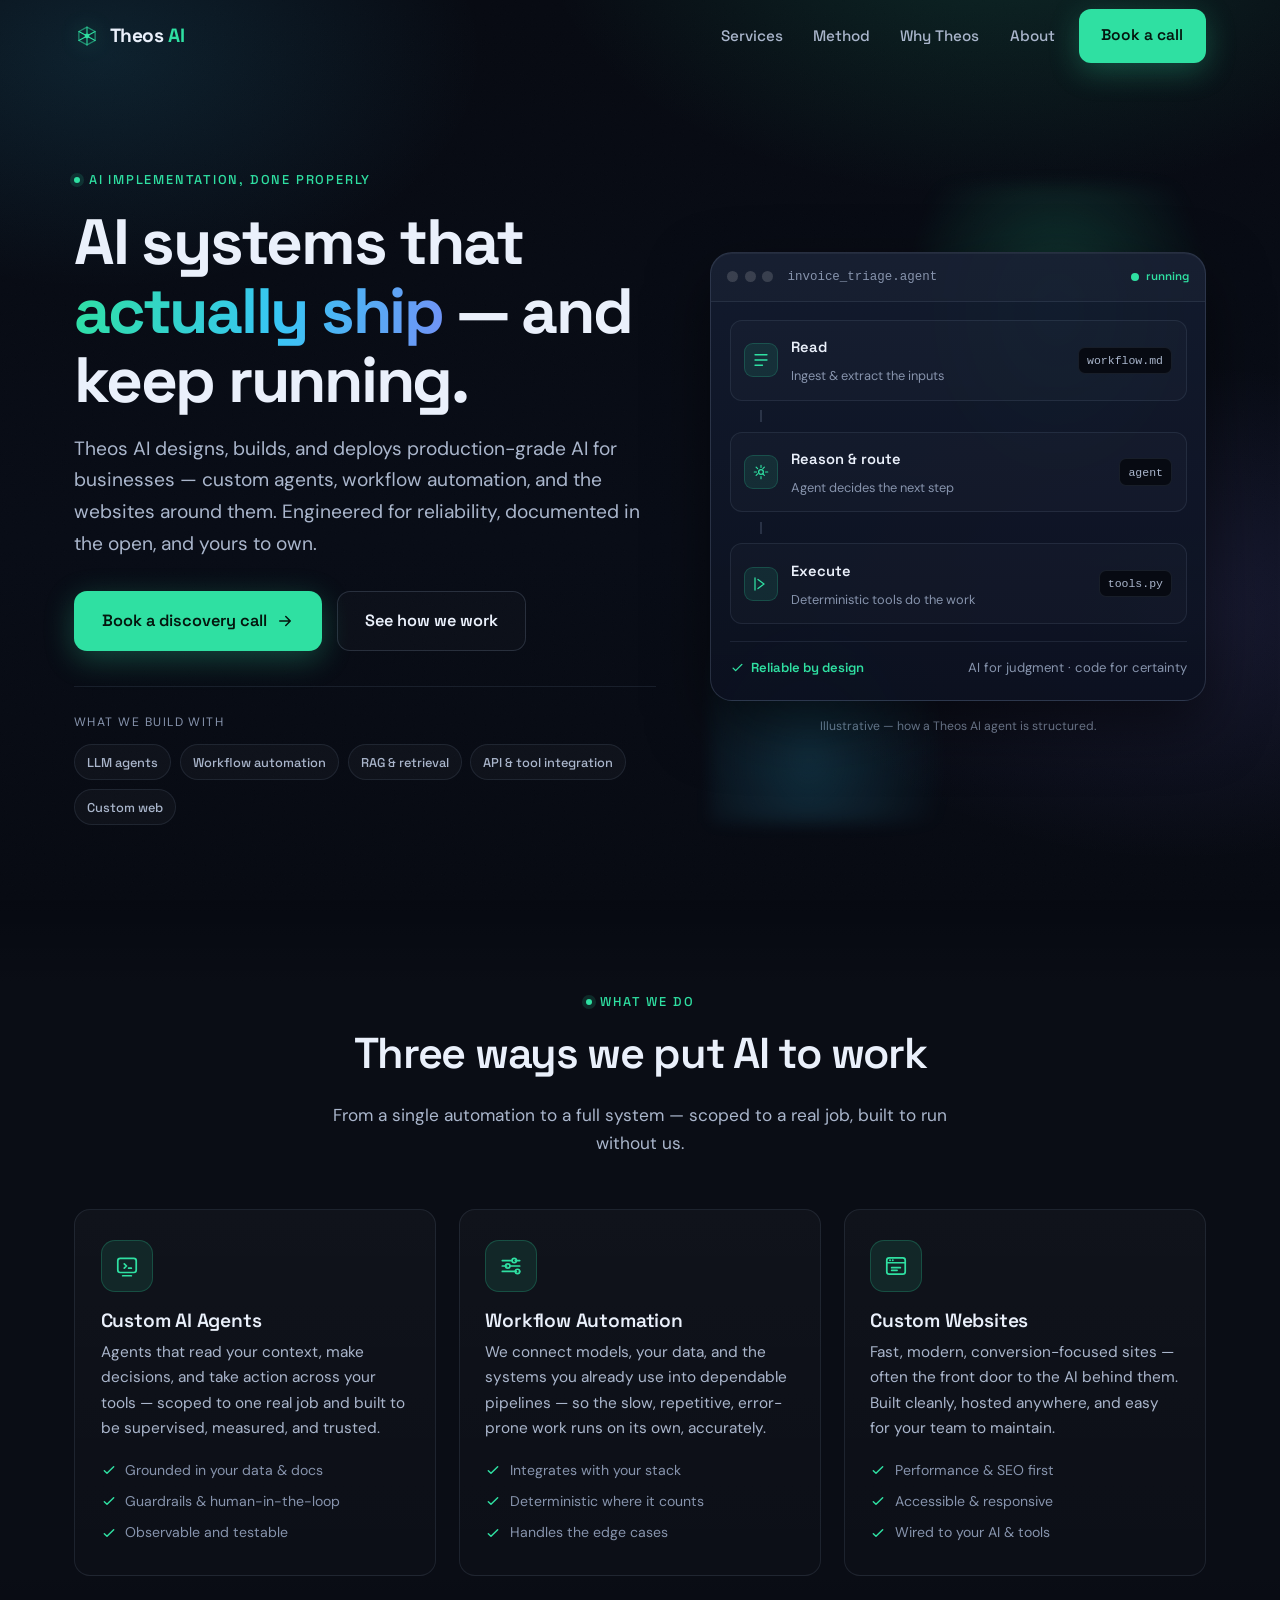
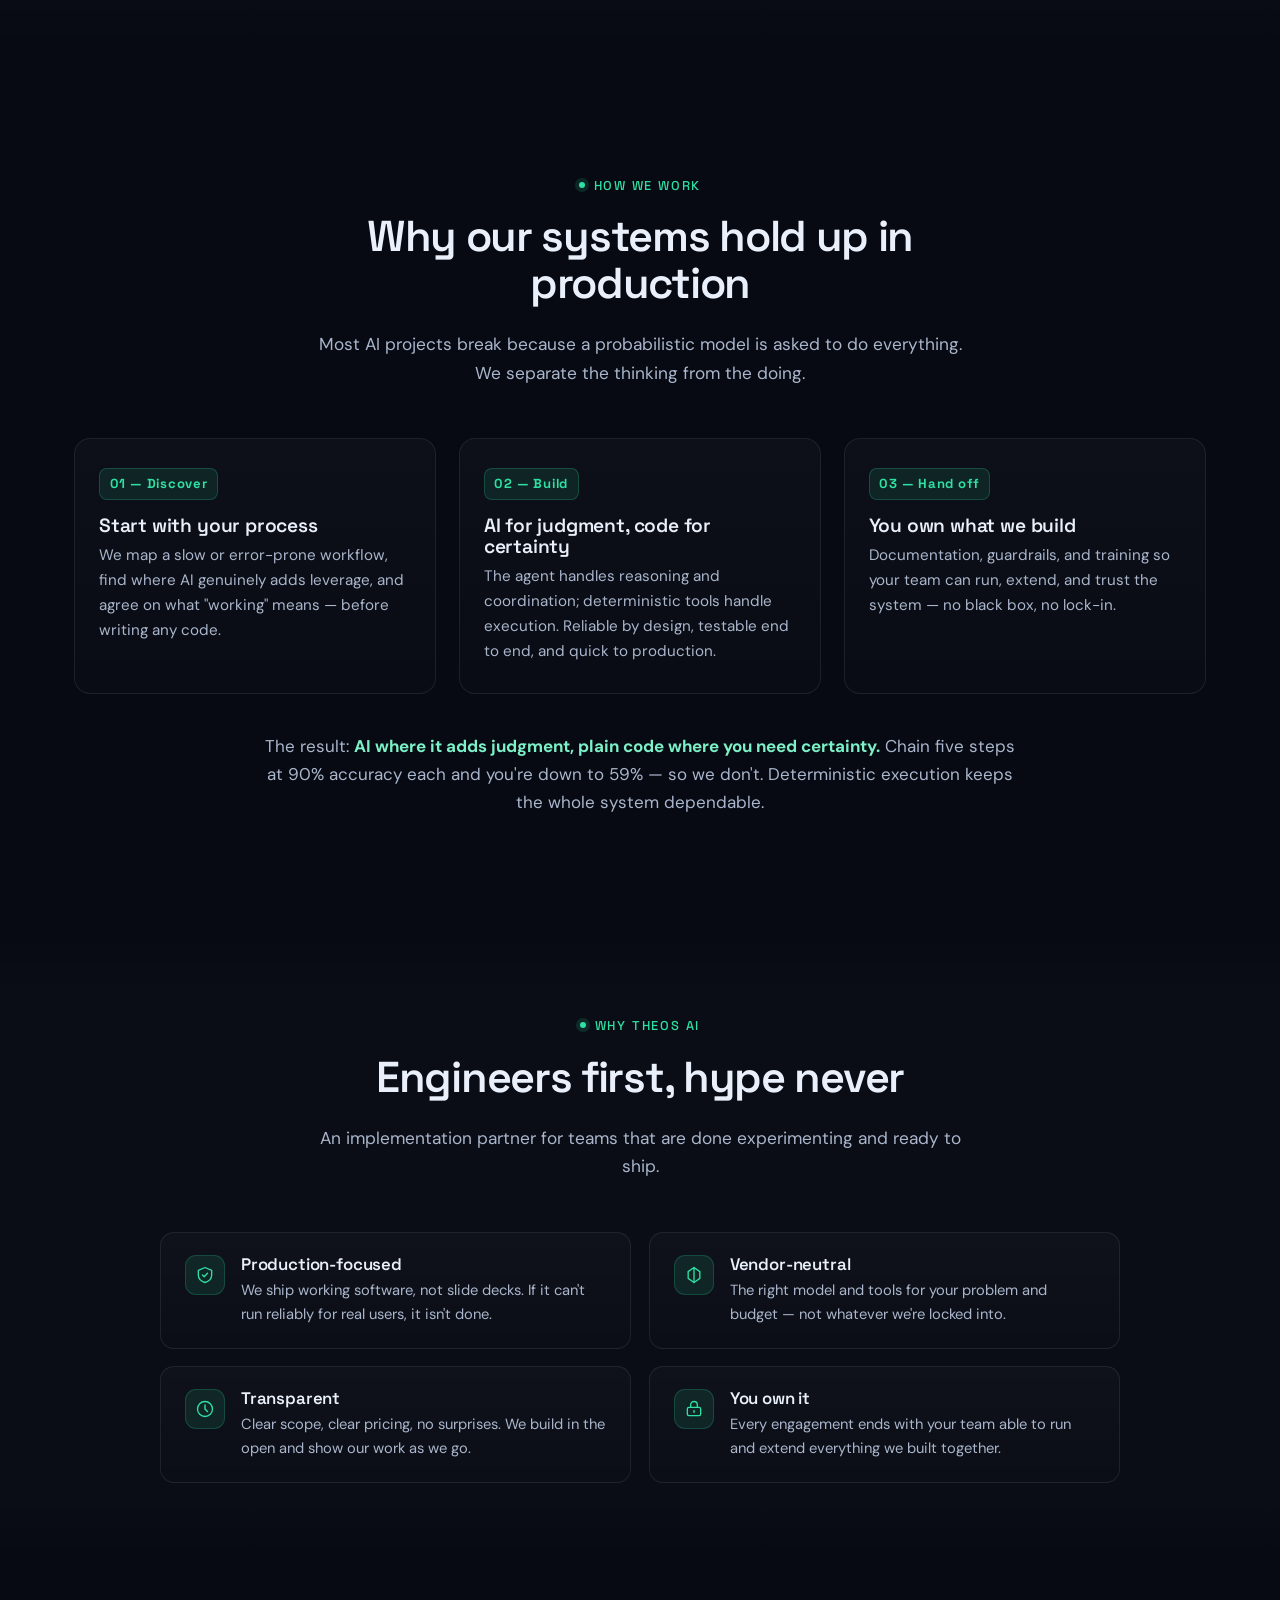
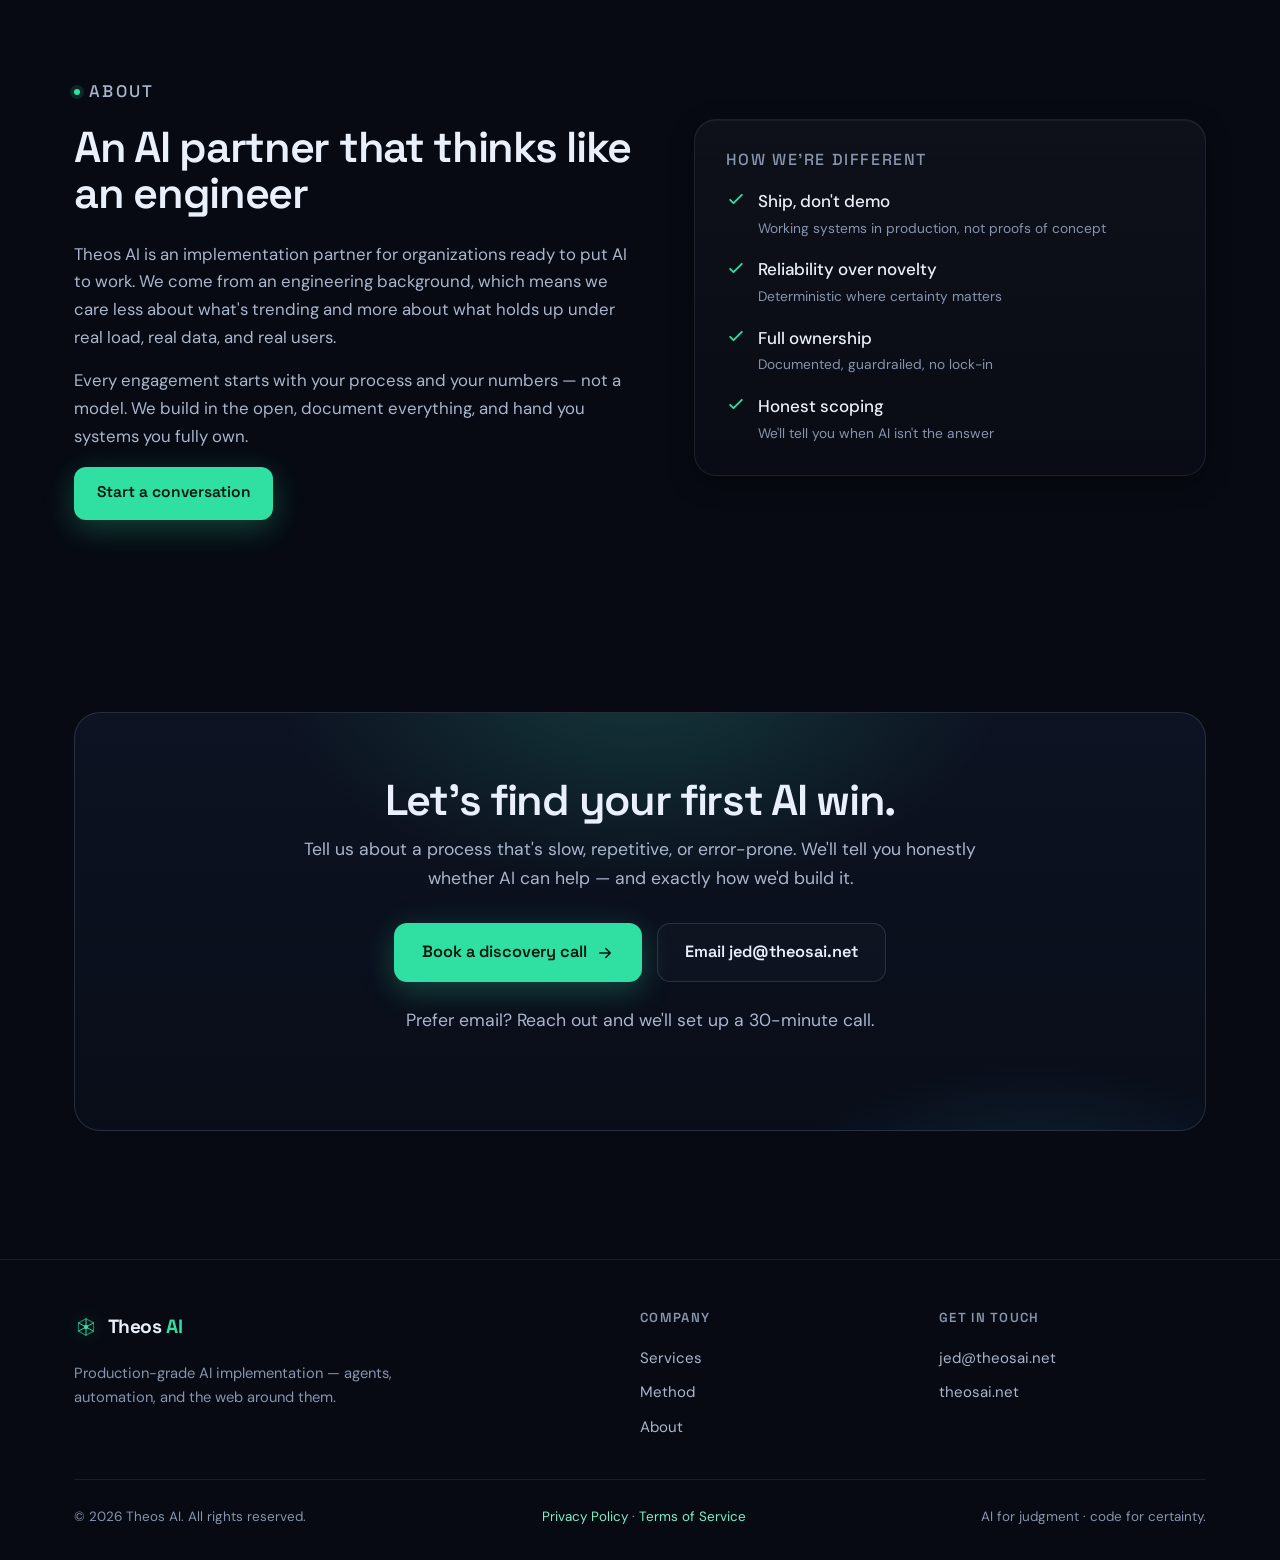
==== commit d47f7d7f: "Revert "Build Theos Gaming storefront and Shopify theme (#1)" This reverts commit 7ff058845c3264e771" ====
--- a/index.html
+++ b/index.html
@@ -3,658 +3,649 @@
 <head>
   <meta charset="utf-8" />
   <meta name="viewport" content="width=device-width, initial-scale=1" />
-  <title>Theos Gaming — Precision Without Compromise</title>
-  <meta name="description" content="Meet Series 01: Theos Gaming development concepts for a performance mouse, magnetic keyboard, and modular desk." />
-  <meta name="theme-color" content="#050505" />
-  <meta property="og:title" content="Theos Gaming — Precision Without Compromise" />
-  <meta property="og:description" content="Follow the development of the first Theos Gaming mouse, keyboard, and performance desk." />
+  <title>Theos AI — AI systems that actually ship</title>
+  <meta name="description" content="Theos AI designs, builds, and deploys production-grade AI for businesses — custom AI agents, workflow automation, and custom websites. Engineered to run reliably, and yours to own." />
+  <meta name="theme-color" content="#070A12" />
+  <link rel="icon" href="favicon.svg" type="image/svg+xml" />
+
+  <!-- Open Graph -->
+  <meta property="og:title" content="Theos AI — AI systems that actually ship" />
+  <meta property="og:description" content="Custom AI agents, workflow automation, and websites — built to run in production, and yours to own." />
   <meta property="og:type" content="website" />
-  <link rel="icon" href="favicon.svg" type="image/svg+xml" />
+  <meta property="og:url" content="https://theosai.net" />
+
+  <!-- Fonts: Space Grotesk (display) + DM Sans (body). Swap for self-hosted woff2 to go zero-dependency. -->
   <link rel="preconnect" href="https://fonts.googleapis.com" />
   <link rel="preconnect" href="https://fonts.gstatic.com" crossorigin />
-  <link href="https://fonts.googleapis.com/css2?family=Barlow+Condensed:ital,wght@0,500;0,600;0,700;0,800;0,900;1,700;1,800&family=Manrope:wght@400;500;600;700&display=swap" rel="stylesheet" />
-  <link rel="stylesheet" href="assets/styles.css" />
+  <link href="https://fonts.googleapis.com/css2?family=DM+Sans:opsz,wght@9..40,400;9..40,500;9..40,600;9..40,700&family=Space+Grotesk:wght@400;500;600;700&display=swap" rel="stylesheet" />
+
+  <style>
+  /* ============================================================
+     Theos AI — dark, tech-forward premium theme
+     Display: Space Grotesk · Body: DM Sans
+     Accent: signal green ("systems that run") + cyan/violet mesh
+     ============================================================ */
+  :root{
+    /* surfaces */
+    --bg:        #070A12;
+    --bg-1:      #0B1020;
+    --bg-2:      #0E1526;
+    --elev:      #121a2e;
+    --line:      rgba(150,168,200,.12);
+    --line-2:    rgba(150,168,200,.20);
+
+    /* text */
+    --text:      #EAF0FB;
+    --dim:       #AAB6CC;
+    --muted:     #8794AD;
+
+    /* accent */
+    --acc:       #2FE0A2;   /* signal green */
+    --acc-600:   #23C58C;
+    --acc-300:   #7CF0C6;
+    --ink:       #04160E;   /* text on accent */
+    --cyan:      #38C6F4;
+    --violet:    #8B7BF6;
+
+    /* system */
+    --radius:    16px;
+    --radius-lg: 22px;
+    --radius-sm: 11px;
+    --maxw:      1180px;
+    --ease:      cubic-bezier(.22,.61,.36,1);
+    --spring:    cubic-bezier(.34,1.56,.64,1);
+    --shadow-1:  0 1px 0 rgba(255,255,255,.04) inset, 0 8px 24px rgba(0,0,0,.35);
+    --shadow-2:  0 1px 0 rgba(255,255,255,.05) inset, 0 24px 60px rgba(0,0,0,.5);
+    --glow:      0 8px 30px rgba(47,224,162,.28);
+  }
+
+  *,*::before,*::after{ box-sizing:border-box; }
+  html{ scroll-behavior:smooth; -webkit-text-size-adjust:100%; scroll-padding-top:84px; }
+  @media (prefers-reduced-motion: reduce){
+    html{ scroll-behavior:auto; }
+    *,*::before,*::after{ animation-duration:.001ms !important; animation-iteration-count:1 !important; transition-duration:.001ms !important; }
+  }
+
+  body{
+    margin:0;
+    background:var(--bg);
+    color:var(--text);
+    font-family:"DM Sans", system-ui, -apple-system, "Segoe UI", Roboto, sans-serif;
+    font-size:17px;
+    line-height:1.65;
+    -webkit-font-smoothing:antialiased;
+    text-rendering:optimizeLegibility;
+    overflow-x:hidden;
+  }
+
+  /* layered gradient mesh + grain (fixed, behind everything) */
+  body::before{
+    content:""; position:fixed; inset:0; z-index:-2; pointer-events:none;
+    background:
+      radial-gradient(60% 50% at 78% -8%, rgba(47,224,162,.14), transparent 60%),
+      radial-gradient(48% 42% at 8% 6%, rgba(56,198,244,.12), transparent 62%),
+      radial-gradient(50% 46% at 92% 68%, rgba(139,123,246,.12), transparent 60%),
+      linear-gradient(180deg, #070A12 0%, #080C16 60%, #070A12 100%);
+  }
+  body::after{
+    content:""; position:fixed; inset:0; z-index:-1; pointer-events:none; opacity:.5;
+    background-image:url("data:image/svg+xml,%3Csvg xmlns='http://www.w3.org/2000/svg' width='140' height='140'%3E%3Cfilter id='n'%3E%3CfeTurbulence type='fractalNoise' baseFrequency='0.9' numOctaves='2' stitchTiles='stitch'/%3E%3CfeColorMatrix type='saturate' values='0'/%3E%3C/filter%3E%3Crect width='100%25' height='100%25' filter='url(%23n)' opacity='0.035'/%3E%3C/svg%3E");
+  }
+
+  h1,h2,h3,h4{ font-family:"Space Grotesk", system-ui, sans-serif; color:var(--text); margin:0 0 .55em; font-weight:600; line-height:1.08; letter-spacing:-.02em; }
+  h1{ font-size:clamp(2.35rem, 5.2vw, 4rem); font-weight:700; letter-spacing:-.035em; }
+  h2{ font-size:clamp(1.85rem, 3.6vw, 2.7rem); letter-spacing:-.03em; }
+  h3{ font-size:1.2rem; letter-spacing:-.01em; }
+  p{ margin:0 0 1rem; }
+  a{ color:var(--acc-300); text-decoration:none; transition:color .2s var(--ease); }
+  a:hover{ color:var(--acc); }
+  img,svg{ max-width:100%; display:block; }
+  strong{ color:var(--text); }
+
+  .container{ width:100%; max-width:var(--maxw); margin-inline:auto; padding-inline:24px; }
+
+  .skip-link{ position:absolute; left:-999px; top:10px; z-index:100; background:var(--acc); color:var(--ink); padding:10px 16px; border-radius:10px; font-weight:600; }
+  .skip-link:focus{ left:14px; }
+  :focus-visible{ outline:none; box-shadow:0 0 0 3px rgba(47,224,162,.5); border-radius:10px; }
+
+  .grad{ background:linear-gradient(100deg, var(--acc) 0%, var(--cyan) 55%, var(--violet) 120%); -webkit-background-clip:text; background-clip:text; color:transparent; }
+
+  .eyebrow{ display:inline-flex; align-items:center; gap:.55rem; font-family:"Space Grotesk",sans-serif; font-weight:500; font-size:.8rem; text-transform:uppercase; letter-spacing:.14em; color:var(--acc); margin:0 0 1.1rem; }
+  .eyebrow .dot{ width:6px; height:6px; border-radius:50%; background:var(--acc); box-shadow:0 0 0 4px rgba(47,224,162,.14); }
+
+  /* ---------- Buttons ---------- */
+  .btn{
+    --_bg:transparent; --_fg:var(--text); --_bd:transparent;
+    display:inline-flex; align-items:center; justify-content:center; gap:.55rem;
+    font-family:"Space Grotesk",sans-serif; font-weight:600; font-size:.97rem;
+    padding:.8rem 1.35rem; border-radius:12px; cursor:pointer; white-space:nowrap;
+    background:var(--_bg); color:var(--_fg); border:1px solid var(--_bd);
+    transition:transform .18s var(--spring), box-shadow .22s var(--ease), background .22s var(--ease), border-color .22s var(--ease), color .22s var(--ease);
+  }
+  .btn svg{ width:18px; height:18px; }
+  .btn--primary{ --_bg:var(--acc); --_fg:var(--ink); box-shadow:var(--glow); }
+  .btn--primary:hover{ --_bg:var(--acc-300); color:var(--ink); transform:translateY(-2px); box-shadow:0 12px 36px rgba(47,224,162,.4); }
+  .btn--primary:active{ transform:translateY(0); }
+  .btn--ghost{ --_bg:rgba(255,255,255,.02); --_bd:var(--line-2); --_fg:var(--text); }
+  .btn--ghost:hover{ --_bd:rgba(47,224,162,.5); color:var(--text); transform:translateY(-2px); background:rgba(47,224,162,.06); }
+  .btn--ghost:active{ transform:translateY(0); }
+  .btn--lg{ padding:.95rem 1.7rem; font-size:1.02rem; border-radius:13px; }
+  .btn--block{ width:100%; }
+
+  /* ---------- Nav ---------- */
+  .nav{ position:sticky; top:0; z-index:50; transition:background .3s var(--ease), border-color .3s, backdrop-filter .3s; border-bottom:1px solid transparent; }
+  .nav.is-scrolled{ background:rgba(8,12,22,.72); backdrop-filter:blur(14px) saturate(140%); border-bottom-color:var(--line); }
+  .nav__inner{ display:flex; align-items:center; gap:1.5rem; height:72px; }
+  .brand{ display:inline-flex; align-items:center; gap:.6rem; color:var(--text); font-family:"Space Grotesk",sans-serif; font-weight:700; font-size:1.2rem; letter-spacing:-.02em; }
+  .brand:hover{ color:var(--text); }
+  .brand__mark{ color:var(--acc); filter:drop-shadow(0 0 10px rgba(47,224,162,.35)); }
+  .brand__accent{ color:var(--acc); }
+  .nav__links{ display:flex; gap:1.9rem; margin-left:auto; }
+  .nav__links a{ color:var(--dim); font-weight:500; font-size:.95rem; font-family:"Space Grotesk",sans-serif; position:relative; }
+  .nav__links a::after{ content:""; position:absolute; left:0; bottom:-6px; height:2px; width:0; background:var(--acc); border-radius:2px; transition:width .22s var(--ease); }
+  .nav__links a:hover{ color:var(--text); }
+  .nav__links a:hover::after{ width:100%; }
+  .nav__actions{ display:flex; gap:.6rem; align-items:center; }
+  .nav__toggle{ display:none; background:none; border:1px solid var(--line-2); border-radius:10px; color:var(--text); cursor:pointer; padding:8px; }
+  .mobile-menu{ display:none; flex-direction:column; gap:.2rem; padding:10px 24px 20px; background:rgba(8,12,22,.96); backdrop-filter:blur(14px); border-bottom:1px solid var(--line); }
+  .mobile-menu a{ padding:.85rem .2rem; color:var(--dim); font-weight:500; font-family:"Space Grotesk",sans-serif; border-bottom:1px solid var(--line); }
+  .mobile-menu a:hover{ color:var(--text); }
+  .mobile-menu .btn{ margin-top:.8rem; border-bottom:none; color:var(--ink); }
+
+  /* ---------- Hero ---------- */
+  .hero{ position:relative; padding:clamp(3rem,7vw,6rem) 0 clamp(3rem,5vw,4.5rem); }
+  .hero__grid{ display:grid; grid-template-columns:1.08fr .92fr; gap:3.4rem; align-items:center; }
+  .hero h1{ margin-bottom:1.1rem; }
+  .lead{ font-size:clamp(1.06rem,1.5vw,1.24rem); color:var(--dim); max-width:44ch; margin-bottom:0; }
+  .hero__cta{ display:flex; flex-wrap:wrap; gap:.9rem; margin:2rem 0 2.2rem; }
+  .chips{ display:flex; flex-wrap:wrap; gap:.55rem; padding-top:1.6rem; border-top:1px solid var(--line); }
+  .chip{ font-family:"Space Grotesk",sans-serif; font-size:.8rem; font-weight:500; color:var(--dim); background:rgba(255,255,255,.03); border:1px solid var(--line); padding:.4rem .75rem; border-radius:999px; }
+  .chips__label{ width:100%; font-size:.76rem; text-transform:uppercase; letter-spacing:.12em; color:var(--muted); margin-bottom:.2rem; }
+
+  /* hero console visual */
+  .console{ position:relative; }
+  .console__glow{ position:absolute; inset:-14% 0 -18% 0; z-index:0; background:radial-gradient(45% 45% at 70% 20%, rgba(47,224,162,.22), transparent 70%), radial-gradient(40% 40% at 20% 90%, rgba(56,198,244,.18), transparent 70%); filter:blur(8px); }
+  .card-3d{ position:relative; z-index:1; background:linear-gradient(180deg, rgba(20,28,48,.9), rgba(12,17,32,.92)); border:1px solid var(--line-2); border-radius:var(--radius-lg); box-shadow:var(--shadow-2); overflow:hidden; animation:floaty 7s ease-in-out infinite; }
+  @keyframes floaty{ 0%,100%{ transform:translateY(0); } 50%{ transform:translateY(-9px); } }
+  .card-3d__bar{ display:flex; align-items:center; gap:.5rem; padding:.85rem 1rem; border-bottom:1px solid var(--line); background:rgba(255,255,255,.02); }
+  .card-3d__dots{ display:flex; gap:.4rem; }
+  .card-3d__dots i{ width:11px; height:11px; border-radius:50%; background:rgba(255,255,255,.15); }
+  .card-3d__title{ font-family:ui-monospace,SFMono-Regular,Menlo,monospace; font-size:.78rem; color:var(--muted); margin-left:.4rem; }
+  .card-3d__live{ margin-left:auto; display:inline-flex; align-items:center; gap:.45rem; font-family:"Space Grotesk",sans-serif; font-size:.72rem; font-weight:600; color:var(--acc); }
+  .card-3d__live b{ width:8px; height:8px; border-radius:50%; background:var(--acc); box-shadow:0 0 0 0 rgba(47,224,162,.6); animation:pulse 2.2s infinite; }
+  @keyframes pulse{ 0%{ box-shadow:0 0 0 0 rgba(47,224,162,.55);} 70%{ box-shadow:0 0 0 9px rgba(47,224,162,0);} 100%{ box-shadow:0 0 0 0 rgba(47,224,162,0);} }
+  .card-3d__body{ padding:1.15rem 1.15rem 1.35rem; }
+  .flow{ display:grid; gap:.6rem; }
+  .flow__row{ display:flex; align-items:center; gap:.8rem; padding:.7rem .85rem; border:1px solid var(--line); border-radius:12px; background:rgba(255,255,255,.02); }
+  .flow__ico{ width:34px; height:34px; flex-shrink:0; border-radius:9px; display:grid; place-items:center; color:var(--acc); background:rgba(47,224,162,.1); border:1px solid rgba(47,224,162,.2); }
+  .flow__ico svg{ width:18px; height:18px; }
+  .flow__t{ font-family:"Space Grotesk",sans-serif; font-weight:600; font-size:.92rem; color:var(--text); }
+  .flow__s{ font-size:.8rem; color:var(--muted); }
+  .flow__tag{ margin-left:auto; font-family:ui-monospace,SFMono-Regular,Menlo,monospace; font-size:.72rem; color:var(--dim); background:var(--bg); border:1px solid var(--line); padding:.2rem .5rem; border-radius:7px; }
+  .flow__conn{ height:12px; margin-left:1.9rem; border-left:2px dashed var(--line-2); }
+  .card-3d__foot{ display:flex; align-items:center; justify-content:space-between; margin-top:1.05rem; padding-top:.95rem; border-top:1px solid var(--line); font-size:.82rem; color:var(--muted); }
+  .card-3d__foot .ok{ color:var(--acc); font-weight:600; font-family:"Space Grotesk",sans-serif; display:inline-flex; align-items:center; gap:.4rem; }
+  .fignote{ text-align:center; font-size:.76rem; color:var(--muted); margin:.9rem 0 0; }
+
+  /* ---------- Sections ---------- */
+  .section{ padding:clamp(4rem,7.5vw,7rem) 0; position:relative; }
+  .section--tint{ background:linear-gradient(180deg, transparent, rgba(255,255,255,.015) 12%, rgba(255,255,255,.015) 88%, transparent); }
+  .section__head{ max-width:660px; margin:0 auto 3.2rem; text-align:center; }
+  .section__sub{ color:var(--dim); font-size:1.08rem; margin:0; }
+
+  /* Services */
+  .cards{ display:grid; grid-template-columns:repeat(3,1fr); gap:1.4rem; }
+  .card{ position:relative; background:linear-gradient(180deg, rgba(255,255,255,.028), rgba(255,255,255,.012)); border:1px solid var(--line); border-radius:var(--radius); padding:1.9rem 1.6rem; overflow:hidden; transition:transform .28s var(--ease), border-color .28s var(--ease), box-shadow .28s var(--ease); }
+  .card::before{ content:""; position:absolute; inset:0 0 auto 0; height:1px; background:linear-gradient(90deg, transparent, rgba(47,224,162,.5), transparent); opacity:0; transition:opacity .28s var(--ease); }
+  .card:hover{ transform:translateY(-6px); border-color:var(--line-2); box-shadow:var(--shadow-1); }
+  .card:hover::before{ opacity:1; }
+  .card__icon{ width:52px; height:52px; border-radius:14px; display:grid; place-items:center; color:var(--acc); background:rgba(47,224,162,.1); border:1px solid rgba(47,224,162,.22); margin-bottom:1.2rem; }
+  .card__icon svg{ width:26px; height:26px; }
+  .card h3{ margin-bottom:.5rem; }
+  .card p{ color:var(--dim); font-size:.96rem; margin:0 0 1.1rem; }
+  .card__list{ list-style:none; padding:0; margin:0; display:grid; gap:.5rem; }
+  .card__list li{ display:flex; gap:.55rem; align-items:flex-start; font-size:.88rem; color:var(--muted); }
+  .card__list svg{ width:16px; height:16px; color:var(--acc); flex-shrink:0; margin-top:.2rem; }
+
+  /* Method */
+  .steps{ display:grid; grid-template-columns:repeat(3,1fr); gap:1.4rem; counter-reset:step; }
+  .step{ position:relative; background:linear-gradient(180deg, rgba(255,255,255,.028), rgba(255,255,255,.01)); border:1px solid var(--line); border-radius:var(--radius); padding:1.8rem 1.5rem; }
+  .step__n{ font-family:"Space Grotesk",sans-serif; font-weight:700; font-size:.82rem; letter-spacing:.06em; color:var(--acc); background:rgba(47,224,162,.1); border:1px solid rgba(47,224,162,.22); width:fit-content; padding:.25rem .6rem; border-radius:8px; margin-bottom:1rem; }
+  .step h3{ margin-bottom:.4rem; }
+  .step p{ color:var(--dim); font-size:.95rem; margin:0; }
+  .method__note{ max-width:760px; margin:2.4rem auto 0; text-align:center; color:var(--dim); }
+  .method__note strong{ color:var(--acc-300); }
+
+  /* Why grid */
+  .why{ display:grid; grid-template-columns:repeat(2,1fr); gap:1.1rem; max-width:960px; margin:0 auto; }
+  .why__item{ display:flex; gap:1rem; align-items:flex-start; background:linear-gradient(180deg, rgba(255,255,255,.025), rgba(255,255,255,.008)); border:1px solid var(--line); border-radius:14px; padding:1.35rem 1.5rem; transition:border-color .25s var(--ease); }
+  .why__item:hover{ border-color:var(--line-2); }
+  .why__ico{ width:40px; height:40px; flex-shrink:0; border-radius:11px; display:grid; place-items:center; color:var(--acc); background:rgba(47,224,162,.1); border:1px solid rgba(47,224,162,.2); }
+  .why__ico svg{ width:20px; height:20px; }
+  .why__item h3{ font-size:1.05rem; margin-bottom:.3rem; }
+  .why__item p{ color:var(--dim); font-size:.92rem; margin:0; }
+
+  /* About */
+  .about{ display:grid; grid-template-columns:1.05fr .95fr; gap:3.4rem; align-items:center; }
+  .about p{ color:var(--dim); font-size:1.05rem; }
+  .about__panel{ background:linear-gradient(180deg, rgba(255,255,255,.03), rgba(255,255,255,.01)); border:1px solid var(--line); border-radius:var(--radius-lg); padding:1.9rem; box-shadow:var(--shadow-1); }
+  .about__panel h3{ font-size:1rem; color:var(--muted); text-transform:uppercase; letter-spacing:.1em; font-weight:500; margin-bottom:1.2rem; }
+  .about__points{ list-style:none; padding:0; margin:0; display:grid; gap:1rem; }
+  .about__points li{ display:flex; gap:.75rem; align-items:flex-start; color:var(--text); font-weight:500; }
+  .about__points svg{ width:20px; height:20px; color:var(--acc); flex-shrink:0; margin-top:.15rem; }
+  .about__points span small{ display:block; color:var(--muted); font-weight:400; font-size:.86rem; margin-top:.1rem; }
+
+  /* CTA */
+  .cta__wrap{ position:relative; border:1px solid var(--line-2); border-radius:26px; padding:clamp(2.6rem,5vw,4.2rem) 2rem; text-align:center; overflow:hidden; background:linear-gradient(180deg, rgba(18,26,46,.6), rgba(10,15,28,.7)); }
+  .cta__wrap::before{ content:""; position:absolute; inset:0; z-index:0; background:radial-gradient(50% 80% at 50% -10%, rgba(47,224,162,.18), transparent 65%), radial-gradient(40% 60% at 85% 120%, rgba(56,198,244,.14), transparent 60%); }
+  .cta__inner{ position:relative; z-index:1; max-width:680px; margin:0 auto; }
+  .cta__inner h2{ margin-bottom:.7rem; }
+  .cta__inner p{ color:var(--dim); font-size:1.1rem; margin-bottom:1.9rem; }
+  .cta__actions{ display:flex; flex-wrap:wrap; gap:.9rem; justify-content:center; }
+  .cta__fine{ margin:1.5rem 0 0; font-size:.9rem; color:var(--muted); }
+
+  /* Footer */
+  .footer{ border-top:1px solid var(--line); margin-top:2rem; padding:3.2rem 0 2rem; }
+  .footer__inner{ display:grid; grid-template-columns:2fr 1fr 1fr; gap:2rem; padding-bottom:2.2rem; border-bottom:1px solid var(--line); }
+  .footer__brand p{ color:var(--muted); font-size:.92rem; margin-top:.9rem; max-width:34ch; }
+  .footer__col h4{ font-family:"Space Grotesk",sans-serif; font-size:.82rem; text-transform:uppercase; letter-spacing:.1em; color:var(--muted); font-weight:600; margin-bottom:1rem; }
+  .footer__col a{ display:block; color:var(--dim); padding:.3rem 0; font-size:.94rem; }
+  .footer__col a:hover{ color:var(--acc); }
+  .footer__bar{ display:flex; justify-content:space-between; flex-wrap:wrap; gap:.6rem; padding-top:1.6rem; font-size:.84rem; color:var(--muted); }
+
+  /* reveal */
+  .reveal{ opacity:0; transform:translateY(18px); }
+  .reveal.in{ opacity:1; transform:none; transition:opacity .6s var(--ease), transform .6s var(--ease); }
+
+  /* ---------- Responsive ---------- */
+  @media (max-width:940px){
+    .hero__grid{ grid-template-columns:1fr; gap:2.8rem; }
+    .console{ max-width:460px; margin:0 auto; width:100%; }
+    .cards{ grid-template-columns:1fr; }
+    .steps{ grid-template-columns:1fr; }
+    .why{ grid-template-columns:1fr; }
+    .about{ grid-template-columns:1fr; gap:2.2rem; }
+    .footer__inner{ grid-template-columns:1fr 1fr; }
+  }
+  @media (max-width:620px){
+    body{ font-size:16px; }
+    .nav__links, .nav__actions{ display:none; }
+    .nav__toggle{ display:block; }
+    .mobile-menu{ display:flex; }
+    .mobile-menu[hidden]{ display:none; }
+    .hero__cta .btn{ flex:1 1 auto; }
+    .footer__inner{ grid-template-columns:1fr; gap:1.6rem; }
+    .footer__bar{ flex-direction:column; }
+  }
+  </style>
 </head>
 <body>
   <a class="skip-link" href="#main">Skip to content</a>
 
-  <svg class="svg-sprite" aria-hidden="true">
-    <defs>
-      <linearGradient id="mouse-shell" x1="0" y1="0" x2="1" y2="1">
-        <stop offset="0" stop-color="#343434" />
-        <stop offset=".38" stop-color="#111" />
-        <stop offset=".72" stop-color="#050505" />
-        <stop offset="1" stop-color="#242424" />
-      </linearGradient>
-      <linearGradient id="mouse-ridge" x1=".1" y1="0" x2=".9" y2="1">
-        <stop offset="0" stop-color="#5a5a5a" stop-opacity=".75" />
-        <stop offset=".45" stop-color="#1b1b1b" stop-opacity=".2" />
-        <stop offset="1" stop-color="#000" stop-opacity=".7" />
-      </linearGradient>
-      <linearGradient id="key-shell" x1="0" y1="0" x2="1" y2="1">
-        <stop offset="0" stop-color="#484848" />
-        <stop offset=".25" stop-color="#181818" />
-        <stop offset="1" stop-color="#050505" />
-      </linearGradient>
-      <linearGradient id="desk-shell" x1="0" y1="0" x2="1" y2="1">
-        <stop offset="0" stop-color="#4b4b4a" />
-        <stop offset=".32" stop-color="#1b1b1a" />
-        <stop offset="1" stop-color="#080808" />
-      </linearGradient>
-      <radialGradient id="orange-glow">
-        <stop offset="0" stop-color="#ff5b16" stop-opacity=".8" />
-        <stop offset="1" stop-color="#ff4e00" stop-opacity="0" />
-      </radialGradient>
-      <filter id="product-shadow" x="-40%" y="-40%" width="180%" height="200%">
-        <feDropShadow dx="0" dy="30" stdDeviation="22" flood-color="#000" flood-opacity=".48" />
-      </filter>
-      <filter id="soft-shadow" x="-40%" y="-40%" width="180%" height="200%">
-        <feDropShadow dx="0" dy="18" stdDeviation="15" flood-color="#000" flood-opacity=".28" />
-      </filter>
-
-      <symbol id="theos-mark" viewBox="0 0 68 54">
-        <path fill="currentColor" d="M2 7.5h64L56 18H40.5L35.2 50 26 38.8 30.1 18H12.6L2 7.5Z" />
-        <path fill="#ff4e00" d="M42.1 21h14.2L35.8 43l2.2-13.6 4.1-4.3V21Z" />
-      </symbol>
-
-      <symbol id="mouse-product" viewBox="0 0 640 640">
-        <ellipse cx="325" cy="544" rx="183" ry="44" fill="#000" opacity=".28" />
-        <ellipse cx="340" cy="508" rx="205" ry="122" fill="url(#orange-glow)" opacity=".28" />
-        <g filter="url(#product-shadow)" transform="rotate(12 320 322)">
-          <path d="M318 69C216 74 154 174 151 320c-3 145 62 253 166 260 109 7 185-96 177-257C487 171 420 64 318 69Z" fill="url(#mouse-shell)" />
-          <path d="M318 70c-72 6-123 63-143 153 40 20 88 31 143 31V70Z" fill="url(#mouse-ridge)" opacity=".88" />
-          <path d="M318 70c76 5 128 64 153 154-44 19-95 29-153 30V70Z" fill="#0b0b0b" />
-          <path d="M318 72v182" stroke="#666" stroke-width="2.2" opacity=".55" />
-          <path d="M174 224c41 19 89 29 144 30 58 0 109-10 153-30" fill="none" stroke="#000" stroke-width="4" opacity=".75" />
-          <rect x="298" y="121" width="40" height="82" rx="19" fill="#060606" stroke="#474747" stroke-width="2" />
-          <rect x="307" y="133" width="22" height="45" rx="10" fill="#292929" />
-          <path d="M318 139v32" stroke="#8e8e8e" stroke-width="2" stroke-dasharray="3 5" />
-          <path d="M160 327c12 155 70 247 157 253 90 6 158-83 177-246-27 80-86 120-174 120-89 0-142-42-160-127Z" fill="#090909" opacity=".52" />
-          <path d="M190 399c38 31 80 48 128 48 51 0 97-18 139-52" fill="none" stroke="#333" stroke-width="2.5" opacity=".8" />
-          <path d="m302 365 17-14 18 14-5 22h-25l-5-22Z" fill="#ff4e00" />
-          <path d="m311 367 8-6 9 6-3 11h-11l-3-11Z" fill="#ffb28e" opacity=".55" />
-          <path d="M181 305c-8 18-12 38-14 60" stroke="#ff4e00" stroke-width="4" stroke-linecap="round" />
-          <path d="M461 304c9 18 14 39 16 60" stroke="#ff4e00" stroke-width="4" stroke-linecap="round" opacity=".7" />
-          <path d="M212 159c23-37 54-58 92-65" stroke="#fff" stroke-width="2.2" stroke-linecap="round" opacity=".14" />
-        </g>
-      </symbol>
-
-      <symbol id="keyboard-product" viewBox="0 0 760 520">
-        <ellipse cx="380" cy="424" rx="292" ry="49" fill="#000" opacity=".3" />
-        <g filter="url(#soft-shadow)" transform="rotate(-2 380 270)">
-          <path d="m72 173 572-70 53 249-572 75-53-254Z" fill="url(#key-shell)" stroke="#525252" stroke-width="3" />
-          <path d="m91 187 536-65 39 210-535 68-40-213Z" fill="#090909" />
-          <g fill="#242424" stroke="#505050" stroke-width="1.2">
-            <path d="m111 194 39-5 7 36-39 5-7-36Z" /><path d="m161 188 39-5 7 36-39 5-7-36Z" />
-            <path d="m211 182 39-5 7 36-39 5-7-36Z" /><path d="m261 176 39-5 7 36-39 5-7-36Z" />
-            <path d="m311 170 39-5 7 36-39 5-7-36Z" /><path d="m361 164 39-5 7 36-39 5-7-36Z" />
-            <path d="m411 158 39-5 7 36-39 5-7-36Z" /><path d="m461 152 39-5 7 36-39 5-7-36Z" />
-            <path d="m511 146 39-5 7 36-39 5-7-36Z" /><path d="m561 140 53-7 7 36-53 7-7-36Z" />
-            <path d="m120 239 49-6 7 38-49 6-7-38Z" /><path d="m180 232 40-5 7 38-40 5-7-38Z" />
-            <path d="m231 226 40-5 7 38-40 5-7-38Z" /><path d="m282 220 40-5 7 38-40 5-7-38Z" />
-            <path d="m333 214 40-5 7 38-40 5-7-38Z" /><path d="m384 208 40-5 7 38-40 5-7-38Z" />
-            <path d="m435 202 40-5 7 38-40 5-7-38Z" /><path d="m486 196 40-5 7 38-40 5-7-38Z" />
-            <path d="m537 190 84-10 7 38-84 10-7-38Z" />
-            <path d="m129 286 64-8 7 39-64 8-7-39Z" /><path d="m204 277 41-5 7 39-41 5-7-39Z" />
-            <path d="m256 271 41-5 7 39-41 5-7-39Z" /><path d="m308 265 41-5 7 39-41 5-7-39Z" />
-            <path d="m360 259 41-5 7 39-41 5-7-39Z" /><path d="m412 253 41-5 7 39-41 5-7-39Z" />
-            <path d="m464 247 41-5 7 39-41 5-7-39Z" /><path d="m516 241 41-5 7 39-41 5-7-39Z" />
-            <path d="m568 235 62-8 7 39-62 8-7-39Z" />
-            <path d="m138 333 82-10 7 39-82 10-7-39Z" /><path d="m231 322 43-5 7 39-43 5-7-39Z" />
-            <path d="m285 316 187-23 7 39-187 23-7-39Z" /><path d="m483 292 43-5 7 39-43 5-7-39Z" />
-            <path d="m537 286 42-5 7 39-42 5-7-39Z" /><path d="m590 280 48-6 7 39-48 6-7-39Z" />
-          </g>
-          <g fill="#ff4e00" opacity=".92">
-            <path d="m111 194 39-5 2 8-39 5-2-8Z" /><path d="m361 164 39-5 2 8-39 5-2-8Z" />
-            <path d="m537 190 84-10 2 8-84 10-2-8Z" /><path d="m285 316 187-23 2 8-187 23-2-8Z" />
-          </g>
-          <path d="m74 174 572-70" stroke="#fff" stroke-width="3" opacity=".12" />
-          <path d="m127 427 572-75" stroke="#ff4e00" stroke-width="4" opacity=".82" />
-        </g>
-      </symbol>
-
-      <symbol id="desk-product" viewBox="0 0 760 560">
-        <ellipse cx="391" cy="493" rx="306" ry="40" fill="#000" opacity=".28" />
-        <ellipse cx="400" cy="442" rx="275" ry="104" fill="url(#orange-glow)" opacity=".16" />
-        <g filter="url(#product-shadow)">
-          <path d="M97 155 615 88l65 67-520 73-63-73Z" fill="url(#desk-shell)" stroke="#545453" stroke-width="3" />
-          <path d="m160 228 520-73-1 24-519 77v-28Z" fill="#080808" />
-          <path d="m163 229 514-72" fill="none" stroke="#ff4e00" stroke-width="5" />
-          <path d="m130 162 484-62 31 32-486 67-29-37Z" fill="#252524" opacity=".52" />
-          <path d="M175 214 649 148" fill="none" stroke="#fff" stroke-width="2" opacity=".13" />
-          <path d="m228 249 361-52-4 37-354 52-3-37Z" fill="#111" stroke="#3e3e3d" stroke-width="2" />
-          <path d="m250 256 311-45" fill="none" stroke="#ff4e00" stroke-width="3" opacity=".8" />
-          <g>
-            <path d="m198 252 67-10-8 203-49 8-10-201Z" fill="url(#desk-shell)" stroke="#4d4d4c" stroke-width="2" />
-            <path d="m213 267 36-6-7 169-25 4-4-167Z" fill="#171717" />
-            <path d="m181 446 105-17 22 18-137 23 10-24Z" fill="#090909" stroke="#444" stroke-width="2" />
-            <path d="m186 450 116-18" stroke="#ff4e00" stroke-width="3" opacity=".65" />
-          </g>
-          <g>
-            <path d="m583 196 63-9-13 201-47 8-3-200Z" fill="url(#desk-shell)" stroke="#4d4d4c" stroke-width="2" />
-            <path d="m598 211 33-5-11 165-23 4 1-164Z" fill="#171717" />
-            <path d="m562 389 102-17 20 17-133 23 11-23Z" fill="#090909" stroke="#444" stroke-width="2" />
-            <path d="m568 393 110-18" stroke="#ff4e00" stroke-width="3" opacity=".65" />
-          </g>
-          <path d="m240 325 355-54" fill="none" stroke="#1a1a1a" stroke-width="18" />
-          <path d="m240 322 355-54" fill="none" stroke="#4a4a49" stroke-width="2" opacity=".65" />
-          <g transform="translate(632 171) rotate(-8)">
-            <rect width="49" height="28" rx="7" fill="#090909" stroke="#555" stroke-width="2" />
-            <circle cx="14" cy="14" r="3" fill="#ff4e00" />
-            <path d="M25 10h14M25 15h9" stroke="#777" stroke-width="2" stroke-linecap="round" />
-          </g>
-          <path d="m121 158 44 51" stroke="#fff" stroke-width="2" opacity=".12" />
-        </g>
-      </symbol>
-
-      <symbol id="icon-arrow" viewBox="0 0 24 24">
-        <path d="M5 12h14m-5-5 5 5-5 5" fill="none" stroke="currentColor" stroke-width="1.8" stroke-linecap="round" stroke-linejoin="round" />
-      </symbol>
-      <symbol id="icon-bag" viewBox="0 0 24 24">
-        <path d="M5.5 8.5h13l1 12h-15l1-12Z" fill="none" stroke="currentColor" stroke-width="1.6" stroke-linejoin="round" />
-        <path d="M9 9V6.7a3 3 0 0 1 6 0V9" fill="none" stroke="currentColor" stroke-width="1.6" stroke-linecap="round" />
-      </symbol>
-      <symbol id="icon-search" viewBox="0 0 24 24">
-        <circle cx="10.5" cy="10.5" r="6.5" fill="none" stroke="currentColor" stroke-width="1.7" />
-        <path d="m16 16 4.5 4.5" fill="none" stroke="currentColor" stroke-width="1.7" stroke-linecap="round" />
-      </symbol>
-      <symbol id="icon-menu" viewBox="0 0 24 24">
-        <path d="M3 7h18M3 12h18M3 17h18" fill="none" stroke="currentColor" stroke-width="1.8" stroke-linecap="round" />
-      </symbol>
-      <symbol id="icon-close" viewBox="0 0 24 24">
-        <path d="m5 5 14 14M19 5 5 19" fill="none" stroke="currentColor" stroke-width="1.8" stroke-linecap="round" />
-      </symbol>
-      <symbol id="icon-plus" viewBox="0 0 24 24">
-        <path d="M12 5v14M5 12h14" fill="none" stroke="currentColor" stroke-width="1.8" stroke-linecap="round" />
-      </symbol>
-      <symbol id="icon-minus" viewBox="0 0 24 24">
-        <path d="M5 12h14" fill="none" stroke="currentColor" stroke-width="1.8" stroke-linecap="round" />
-      </symbol>
-      <symbol id="icon-user" viewBox="0 0 24 24">
-        <circle cx="12" cy="8" r="4" fill="none" stroke="currentColor" stroke-width="1.6" />
-        <path d="M4.5 20c.7-4 3.2-6 7.5-6s6.8 2 7.5 6" fill="none" stroke="currentColor" stroke-width="1.6" stroke-linecap="round" />
-      </symbol>
-    </defs>
-  </svg>
-
-  <div class="announcement" aria-label="Store announcements">
-    <div class="announcement__track">
-      <span>Series 01 now in development</span><i></i>
-      <span>Engineered from first principles</span><i></i>
-      <span>Join the launch grid</span><i></i>
-      <span aria-hidden="true">Series 01 now in development</span><i aria-hidden="true"></i>
-      <span aria-hidden="true">Engineered from first principles</span><i aria-hidden="true"></i>
-      <span aria-hidden="true">Join the launch grid</span><i aria-hidden="true"></i>
+  <!-- ===== Nav ===== -->
+  <header class="nav" id="nav">
+    <div class="nav__inner container">
+      <a class="brand" href="#top" aria-label="Theos AI home">
+        <svg class="brand__mark" width="26" height="26" viewBox="0 0 32 32" fill="none" aria-hidden="true">
+          <path d="M16 5 L26 10.5 V21.5 L16 27 L6 21.5 V10.5 Z" stroke="currentColor" stroke-width="1.6" stroke-linejoin="round" opacity=".55"/>
+          <circle cx="16" cy="16" r="3" fill="currentColor"/>
+          <path d="M16 5 V12.9 M16 19.1 V27 M6 10.5 L13.3 14.5 M18.7 17.5 L26 21.5 M26 10.5 L18.7 14.5 M13.3 17.5 L6 21.5" stroke="currentColor" stroke-width="1.3" stroke-linecap="round"/>
+        </svg>
+        <span>Theos<span class="brand__accent"> AI</span></span>
+      </a>
+
+      <nav class="nav__links" aria-label="Primary">
+        <a href="#services">Services</a>
+        <a href="#method">Method</a>
+        <a href="#why">Why Theos</a>
+        <a href="#about">About</a>
+      </nav>
+
+      <div class="nav__actions">
+        <a class="btn btn--primary js-book" href="mailto:jed@theosai.net?subject=AI%20discovery%20call">Book a call</a>
+      </div>
+
+      <button class="nav__toggle" id="navToggle" aria-label="Open menu" aria-expanded="false" aria-controls="mobileMenu">
+        <svg width="22" height="22" viewBox="0 0 24 24" fill="none" aria-hidden="true"><path d="M4 7h16M4 12h16M4 17h16" stroke="currentColor" stroke-width="1.8" stroke-linecap="round"/></svg>
+      </button>
     </div>
-  </div>
-
-  <header class="site-header" id="siteHeader">
-    <div class="header__inner shell">
-      <button class="icon-button menu-trigger" type="button" aria-label="Open menu" aria-controls="mobileMenu" aria-expanded="false">
-        <svg><use href="#icon-menu"></use></svg>
-      </button>
-
-      <a class="brand" href="#top" aria-label="Theos Gaming home">
-        <svg class="brand__mark" viewBox="0 0 68 54" aria-hidden="true"><use href="#theos-mark"></use></svg>
-        <span class="brand__word">
-          <strong>THEOS</strong>
-          <small>GAMING</small>
-        </span>
-      </a>
-
-      <nav class="main-nav" aria-label="Main navigation">
-        <a href="#shop">Series 01</a>
-        <a href="#vx9">VX Series</a>
-        <a href="#engineering">Technology</a>
-        <a href="#manifesto">Our standard</a>
-      </nav>
-
-      <div class="header__actions">
-        <button class="icon-button search-trigger" type="button" aria-label="Search">
-          <svg><use href="#icon-search"></use></svg>
-        </button>
-        <a class="icon-button account-link" href="#newsletter" aria-label="Account">
-          <svg><use href="#icon-user"></use></svg>
-        </a>
-        <button class="icon-button cart-trigger" type="button" aria-label="Open concept setup, 0 items">
-          <svg><use href="#icon-bag"></use></svg>
-          <span class="cart-count" aria-hidden="true">0</span>
-        </button>
-      </div>
+
+    <div class="mobile-menu" id="mobileMenu" hidden>
+      <a href="#services">Services</a>
+      <a href="#method">Method</a>
+      <a href="#why">Why Theos</a>
+      <a href="#about">About</a>
+      <a class="btn btn--primary btn--block js-book" href="mailto:jed@theosai.net?subject=AI%20discovery%20call">Book a call</a>
     </div>
-
-    <nav class="mobile-menu" id="mobileMenu" aria-label="Mobile navigation" hidden>
-      <a href="#shop"><span>01</span> Series 01</a>
-      <a href="#vx9"><span>02</span> VX Series</a>
-      <a href="#engineering"><span>03</span> Technology</a>
-      <a href="#manifesto"><span>04</span> Our standard</a>
-      <p>PRECISION // WITHOUT COMPROMISE</p>
-    </nav>
   </header>
 
   <main id="main">
-    <span id="top" class="anchor"></span>
-
+    <span id="top"></span>
+
+    <!-- ===== Hero ===== -->
     <section class="hero">
-      <div class="hero__grid shell">
+      <div class="container hero__grid">
         <div class="hero__copy">
-          <p class="kicker reveal"><span>Series 01</span> Now in development</p>
-          <h1 class="hero__title reveal">
-            <span>ZERO</span>
-            <span class="hero__title--outline">HESITATION.</span>
-          </h1>
-          <p class="hero__lede reveal">A mouse, magnetic keyboard, and performance desk designed together from first principles. Built to remove friction between you and the game.</p>
-          <div class="hero__actions reveal">
-            <a class="button button--light magnetic" href="#shop">
-              Explore Series 01
-              <svg><use href="#icon-arrow"></use></svg>
+          <p class="eyebrow"><span class="dot"></span> AI implementation, done properly</p>
+          <h1>AI systems that <span class="grad">actually ship</span> — and keep running.</h1>
+          <p class="lead">
+            Theos AI designs, builds, and deploys production-grade AI for businesses —
+            custom agents, workflow automation, and the websites around them. Engineered
+            for reliability, documented in the open, and yours to own.
+          </p>
+          <div class="hero__cta">
+            <a class="btn btn--primary btn--lg js-book" href="mailto:jed@theosai.net?subject=AI%20discovery%20call">
+              Book a discovery call
+              <svg viewBox="0 0 24 24" fill="none" aria-hidden="true"><path d="M5 12h14m-6-6 6 6-6 6" stroke="currentColor" stroke-width="2" stroke-linecap="round" stroke-linejoin="round"/></svg>
             </a>
-            <a class="text-link" href="#vx9">Meet the VX-9 <span>↘</span></a>
-          </div>
-          <div class="hero__meta reveal">
-            <div><strong>54<span>g</span></strong><small>Design mass target</small></div>
-            <div><strong>2.4<span>G</span></strong><small>Wireless architecture</small></div>
-            <div><strong>70<span>h</span></strong><small>Runtime target</small></div>
-          </div>
-        </div>
-
-        <div class="hero__visual" aria-label="Theos VX-9 wireless mouse development concept">
-          <span class="hero__index" aria-hidden="true">01</span>
-          <div class="hero__orb" aria-hidden="true"></div>
-          <svg class="hero__product" viewBox="0 0 640 640" aria-hidden="true"><use href="#mouse-product"></use></svg>
-          <div class="spec-tag spec-tag--top">
-            <span>Sensor target</span>
-            <strong>FLAGSHIP-CLASS OPTICAL</strong>
-          </div>
-          <div class="spec-tag spec-tag--bottom">
-            <span>Connection target</span>
-            <strong>LOW-LATENCY 2.4 GHZ</strong>
-          </div>
-          <p class="hero__edition">VX-9 <span>/</span> DEVELOPMENT CONCEPT</p>
-        </div>
-      </div>
-      <a class="scroll-cue" href="#shop" aria-label="Scroll to Series 01">
-        <span>Scroll to discover</span>
-        <i></i>
-      </a>
-    </section>
-
-    <section class="category-section" id="shop">
-      <div class="shell">
-        <header class="section-heading reveal">
-          <div>
-            <p class="kicker kicker--dark"><span>Series 01</span> Three products, one system</p>
-            <h2>THE PERFORMANCE<br />COLLECTION.</h2>
-          </div>
-          <p>Concept targets are shown for development direction. Final specifications and prices will follow engineering validation.</p>
-        </header>
-
-        <div class="category-grid">
-          <a class="category-card category-card--mouse reveal" href="#products" aria-label="Explore mouse concept">
-            <div class="category-card__top">
-              <span>01 / MICE</span>
-              <i>Explore</i>
-            </div>
-            <svg viewBox="0 0 640 640" aria-hidden="true"><use href="#mouse-product"></use></svg>
-            <div class="category-card__foot">
-              <h3>WEIGHTLESS<br />CONTROL.</h3>
-              <span class="circle-arrow">↗</span>
-            </div>
-          </a>
-
-          <a class="category-card category-card--keyboard reveal" href="#products" aria-label="Explore keyboard concept">
-            <div class="category-card__top">
-              <span>02 / KEYBOARDS</span>
-              <i>Explore</i>
-            </div>
-            <svg viewBox="0 0 760 520" aria-hidden="true"><use href="#keyboard-product"></use></svg>
-            <div class="category-card__foot">
-              <h3>ACTUATE<br />FASTER.</h3>
-              <span class="circle-arrow">↗</span>
-            </div>
-          </a>
-
-          <a class="category-card category-card--desk reveal" href="#products" aria-label="Explore performance desks">
-            <div class="category-card__top">
-              <span>03 / DESKS</span>
-              <i>Explore</i>
-            </div>
-            <svg viewBox="0 0 760 560" aria-hidden="true"><use href="#desk-product"></use></svg>
-            <div class="category-card__foot">
-              <h3>OWN THE<br />SPACE.</h3>
-              <span class="circle-arrow">↗</span>
-            </div>
-          </a>
-        </div>
-      </div>
-    </section>
-
-    <div class="velocity-band" aria-hidden="true">
-      <div>
-        <span>NO LAG. NO DOUBT.</span><i>THEOS</i>
-        <span>NO LAG. NO DOUBT.</span><i>THEOS</i>
-        <span>NO LAG. NO DOUBT.</span><i>THEOS</i>
-      </div>
-    </div>
-
-    <section class="feature-section" id="vx9">
-      <div class="feature__visual">
-        <span class="feature__ghost" aria-hidden="true">54G</span>
-        <svg viewBox="0 0 640 640" aria-hidden="true"><use href="#mouse-product"></use></svg>
-        <div class="feature__callout feature__callout--one"><i></i><span>REPLACEABLE<br />PTFE GLIDES</span></div>
-        <div class="feature__callout feature__callout--two"><i></i><span>FLAGSHIP-CLASS<br />OPTICAL TARGET</span></div>
-      </div>
-      <div class="feature__copy">
-        <p class="kicker"><span>VX-9 Pro</span> Velocity Series</p>
-        <h2>PURE INTENT.<br /><em>NOTHING ELSE.</em></h2>
-        <p>Our development target is a balanced 54g wireless platform with a closed, serviceable shell. Weight matters, but stiffness, click consistency, and connection stability come first.</p>
-        <div class="feature__specs">
-          <div><span>01</span><p><strong>54G MASS TARGET</strong>Neutral weight distribution ahead of headline weight.</p></div>
-          <div><span>02</span><p><strong>VALIDATED RESPONSE</strong>Latency claims only after production-intent testing.</p></div>
-          <div><span>03</span><p><strong>70-HOUR TARGET</strong>Measured at the published polling rate and test method.</p></div>
-        </div>
-        <div class="feature__buy">
-          <div><span>PROVISIONAL MSRP</span><strong>$129.00</strong></div>
-          <button class="button button--orange add-to-cart magnetic" type="button" data-id="vx9" data-name="VX-9 Pro Wireless" data-price="129" data-art="mouse">
-            Save to concept setup
-            <svg><use href="#icon-plus"></use></svg>
-          </button>
-        </div>
-      </div>
-    </section>
-
-    <section class="products-section" id="products">
-      <div class="shell">
-        <header class="products__header reveal">
-          <div>
-            <p class="kicker"><span>Concept grid</span> Series 01 development slate</p>
-            <h2>CHOOSE YOUR<br />INSTRUMENT.</h2>
-          </div>
-          <div class="product-tabs" role="group" aria-label="Filter products">
-            <button class="is-active" type="button" data-filter="all">All</button>
-            <button type="button" data-filter="mouse">Mice</button>
-            <button type="button" data-filter="keyboard">Keys</button>
-            <button type="button" data-filter="desk">Desks</button>
-          </div>
-        </header>
-
-        <div class="product-grid">
-          <article class="product-card reveal" data-category="mouse">
-            <div class="product-card__visual product-card__visual--orange">
-              <span class="product-badge">Development target</span>
-              <button class="quick-add add-to-cart" type="button" aria-label="Save VX-9 Pro Wireless to concept setup" data-id="vx9" data-name="VX-9 Pro Wireless" data-price="129" data-art="mouse">
-                <svg><use href="#icon-plus"></use></svg>
-              </button>
-              <svg viewBox="0 0 640 640" aria-hidden="true"><use href="#mouse-product"></use></svg>
-              <span class="product-code">VX // 009</span>
-            </div>
-            <div class="product-card__info">
-              <div>
-                <p>Theos Velocity</p>
-                <h3>VX-9 PRO WIRELESS</h3>
-                <span>Ultralight performance mouse</span>
+            <a class="btn btn--ghost btn--lg" href="#method">See how we work</a>
+          </div>
+
+          <div class="chips" aria-label="Capabilities">
+            <span class="chips__label">What we build with</span>
+            <span class="chip">LLM agents</span>
+            <span class="chip">Workflow automation</span>
+            <span class="chip">RAG &amp; retrieval</span>
+            <span class="chip">API &amp; tool integration</span>
+            <span class="chip">Custom web</span>
+          </div>
+        </div>
+
+        <div class="hero__panel">
+          <figure class="console" style="margin:0">
+            <div class="console__glow" aria-hidden="true"></div>
+            <div class="card-3d" role="img" aria-label="Illustrative diagram of an AI agent workflow: read inputs, reason and route, then execute with deterministic tools.">
+              <div class="card-3d__bar">
+                <span class="card-3d__dots" aria-hidden="true"><i></i><i></i><i></i></span>
+                <span class="card-3d__title">invoice_triage.agent</span>
+                <span class="card-3d__live"><b></b> running</span>
               </div>
-              <div class="product-card__price">
-                <small>Target MSRP</small>
-                <strong>$129.00</strong>
-                <span class="swatches" aria-label="Available in black and orange"><i class="is-black"></i><i class="is-orange"></i></span>
+              <div class="card-3d__body">
+                <div class="flow">
+                  <div class="flow__row">
+                    <span class="flow__ico" aria-hidden="true"><svg viewBox="0 0 24 24" fill="none"><path d="M4 5h16M4 12h16M4 19h10" stroke="currentColor" stroke-width="1.7" stroke-linecap="round"/></svg></span>
+                    <span><span class="flow__t">Read</span><br><span class="flow__s">Ingest & extract the inputs</span></span>
+                    <span class="flow__tag">workflow.md</span>
+                  </div>
+                  <div class="flow__conn" aria-hidden="true"></div>
+                  <div class="flow__row">
+                    <span class="flow__ico" aria-hidden="true"><svg viewBox="0 0 24 24" fill="none"><circle cx="12" cy="12" r="3.2" stroke="currentColor" stroke-width="1.7"/><path d="M12 3v3m0 12v3m9-9h-3M6 12H3m13.5-6.5-2 2m-7 7-2 2m11 0-2-2m-7-7-2-2" stroke="currentColor" stroke-width="1.5" stroke-linecap="round"/></svg></span>
+                    <span><span class="flow__t">Reason &amp; route</span><br><span class="flow__s">Agent decides the next step</span></span>
+                    <span class="flow__tag">agent</span>
+                  </div>
+                  <div class="flow__conn" aria-hidden="true"></div>
+                  <div class="flow__row">
+                    <span class="flow__ico" aria-hidden="true"><svg viewBox="0 0 24 24" fill="none"><path d="m8 6 8 6-8 6" stroke="currentColor" stroke-width="1.7" stroke-linecap="round" stroke-linejoin="round"/><path d="M4 4v16" stroke="currentColor" stroke-width="1.7" stroke-linecap="round"/></svg></span>
+                    <span><span class="flow__t">Execute</span><br><span class="flow__s">Deterministic tools do the work</span></span>
+                    <span class="flow__tag">tools.py</span>
+                  </div>
+                </div>
+                <div class="card-3d__foot">
+                  <span class="ok"><svg width="15" height="15" viewBox="0 0 24 24" fill="none"><path d="m5 13 4 4L19 7" stroke="currentColor" stroke-width="2.2" stroke-linecap="round" stroke-linejoin="round"/></svg> Reliable by design</span>
+                  <span>AI for judgment · code for certainty</span>
+                </div>
               </div>
             </div>
+            <figcaption class="fignote">Illustrative — how a Theos AI agent is structured.</figcaption>
+          </figure>
+        </div>
+      </div>
+    </section>
+
+    <!-- ===== Services ===== -->
+    <section class="section section--tint" id="services">
+      <div class="container">
+        <header class="section__head reveal">
+          <p class="eyebrow"><span class="dot"></span> What we do</p>
+          <h2>Three ways we put AI to work</h2>
+          <p class="section__sub">From a single automation to a full system — scoped to a real job, built to run without us.</p>
+        </header>
+
+        <div class="cards">
+          <article class="card reveal">
+            <div class="card__icon" aria-hidden="true">
+              <svg viewBox="0 0 24 24" fill="none"><rect x="3.5" y="5" width="17" height="13" rx="2.2" stroke="currentColor" stroke-width="1.6"/><path d="M8 21h8M9.5 10l2 2-2 2m4 0h2.5" stroke="currentColor" stroke-width="1.6" stroke-linecap="round" stroke-linejoin="round"/></svg>
+            </div>
+            <h3>Custom AI Agents</h3>
+            <p>Agents that read your context, make decisions, and take action across your tools — scoped to one real job and built to be supervised, measured, and trusted.</p>
+            <ul class="card__list">
+              <li><svg viewBox="0 0 24 24" fill="none"><path d="m5 13 4 4L19 7" stroke="currentColor" stroke-width="2.2" stroke-linecap="round" stroke-linejoin="round"/></svg> Grounded in your data &amp; docs</li>
+              <li><svg viewBox="0 0 24 24" fill="none"><path d="m5 13 4 4L19 7" stroke="currentColor" stroke-width="2.2" stroke-linecap="round" stroke-linejoin="round"/></svg> Guardrails &amp; human-in-the-loop</li>
+              <li><svg viewBox="0 0 24 24" fill="none"><path d="m5 13 4 4L19 7" stroke="currentColor" stroke-width="2.2" stroke-linecap="round" stroke-linejoin="round"/></svg> Observable and testable</li>
+            </ul>
           </article>
 
-          <article class="product-card reveal" data-category="keyboard">
-            <div class="product-card__visual product-card__visual--silver">
-              <span class="product-badge">Magnetic concept</span>
-              <button class="quick-add add-to-cart" type="button" aria-label="Save Atlas 75 HE to concept setup" data-id="atlas75" data-name="Atlas 75 HE" data-price="199" data-art="keyboard">
-                <svg><use href="#icon-plus"></use></svg>
-              </button>
-              <svg viewBox="0 0 760 520" aria-hidden="true"><use href="#keyboard-product"></use></svg>
-              <span class="product-code">AT // 075</span>
+          <article class="card reveal">
+            <div class="card__icon" aria-hidden="true">
+              <svg viewBox="0 0 24 24" fill="none"><path d="M4 7h9m3 0h4M4 12h4m3 0h9M4 17h13m3 0h0" stroke="currentColor" stroke-width="1.6" stroke-linecap="round"/><circle cx="15" cy="7" r="2" stroke="currentColor" stroke-width="1.6"/><circle cx="9" cy="12" r="2" stroke="currentColor" stroke-width="1.6"/><circle cx="18" cy="17" r="2" stroke="currentColor" stroke-width="1.6"/></svg>
             </div>
-            <div class="product-card__info">
-              <div>
-                <p>Theos Magnetic</p>
-                <h3>ATLAS 75 HE</h3>
-                <span>Hall effect competition keyboard</span>
-              </div>
-              <div class="product-card__price">
-                <small>Target MSRP</small>
-                <strong>$199.00</strong>
-                <span class="swatches" aria-label="Available in black and white"><i class="is-black"></i><i class="is-white"></i></span>
-              </div>
+            <h3>Workflow Automation</h3>
+            <p>We connect models, your data, and the systems you already use into dependable pipelines — so the slow, repetitive, error-prone work runs on its own, accurately.</p>
+            <ul class="card__list">
+              <li><svg viewBox="0 0 24 24" fill="none"><path d="m5 13 4 4L19 7" stroke="currentColor" stroke-width="2.2" stroke-linecap="round" stroke-linejoin="round"/></svg> Integrates with your stack</li>
+              <li><svg viewBox="0 0 24 24" fill="none"><path d="m5 13 4 4L19 7" stroke="currentColor" stroke-width="2.2" stroke-linecap="round" stroke-linejoin="round"/></svg> Deterministic where it counts</li>
+              <li><svg viewBox="0 0 24 24" fill="none"><path d="m5 13 4 4L19 7" stroke="currentColor" stroke-width="2.2" stroke-linecap="round" stroke-linejoin="round"/></svg> Handles the edge cases</li>
+            </ul>
+          </article>
+
+          <article class="card reveal">
+            <div class="card__icon" aria-hidden="true">
+              <svg viewBox="0 0 24 24" fill="none"><rect x="3.5" y="4.5" width="17" height="15" rx="2.2" stroke="currentColor" stroke-width="1.6"/><path d="M3.5 9h17" stroke="currentColor" stroke-width="1.6"/><path d="M6.5 6.7h.01M9 6.7h.01" stroke="currentColor" stroke-width="1.8" stroke-linecap="round"/><path d="M8 13.5h8M8 16h5" stroke="currentColor" stroke-width="1.6" stroke-linecap="round"/></svg>
             </div>
+            <h3>Custom Websites</h3>
+            <p>Fast, modern, conversion-focused sites — often the front door to the AI behind them. Built cleanly, hosted anywhere, and easy for your team to maintain.</p>
+            <ul class="card__list">
+              <li><svg viewBox="0 0 24 24" fill="none"><path d="m5 13 4 4L19 7" stroke="currentColor" stroke-width="2.2" stroke-linecap="round" stroke-linejoin="round"/></svg> Performance &amp; SEO first</li>
+              <li><svg viewBox="0 0 24 24" fill="none"><path d="m5 13 4 4L19 7" stroke="currentColor" stroke-width="2.2" stroke-linecap="round" stroke-linejoin="round"/></svg> Accessible &amp; responsive</li>
+              <li><svg viewBox="0 0 24 24" fill="none"><path d="m5 13 4 4L19 7" stroke="currentColor" stroke-width="2.2" stroke-linecap="round" stroke-linejoin="round"/></svg> Wired to your AI &amp; tools</li>
+            </ul>
           </article>
-
-          <article class="product-card reveal" data-category="desk">
-            <div class="product-card__visual product-card__visual--cream">
-              <span class="product-badge">Modular desk concept</span>
-              <button class="quick-add add-to-cart" type="button" aria-label="Save Grid-1 Performance Desk to concept setup" data-id="grid1" data-name="Grid-1 Performance Desk" data-price="899" data-art="desk">
-                <svg><use href="#icon-plus"></use></svg>
-              </button>
-              <svg viewBox="0 0 760 560" aria-hidden="true"><use href="#desk-product"></use></svg>
-              <span class="product-code">GR // 001</span>
+        </div>
+      </div>
+    </section>
+
+    <!-- ===== Method ===== -->
+    <section class="section" id="method">
+      <div class="container">
+        <header class="section__head reveal">
+          <p class="eyebrow"><span class="dot"></span> How we work</p>
+          <h2>Why our systems hold up in production</h2>
+          <p class="section__sub">Most AI projects break because a probabilistic model is asked to do everything. We separate the thinking from the doing.</p>
+        </header>
+
+        <div class="steps">
+          <div class="step reveal">
+            <div class="step__n">01 — Discover</div>
+            <h3>Start with your process</h3>
+            <p>We map a slow or error-prone workflow, find where AI genuinely adds leverage, and agree on what "working" means — before writing any code.</p>
+          </div>
+          <div class="step reveal">
+            <div class="step__n">02 — Build</div>
+            <h3>AI for judgment, code for certainty</h3>
+            <p>The agent handles reasoning and coordination; deterministic tools handle execution. Reliable by design, testable end to end, and quick to production.</p>
+          </div>
+          <div class="step reveal">
+            <div class="step__n">03 — Hand off</div>
+            <h3>You own what we build</h3>
+            <p>Documentation, guardrails, and training so your team can run, extend, and trust the system — no black box, no lock-in.</p>
+          </div>
+        </div>
+
+        <p class="method__note reveal">
+          The result: <strong>AI where it adds judgment, plain code where you need certainty.</strong>
+          Chain five steps at 90% accuracy each and you're down to 59% — so we don't. Deterministic
+          execution keeps the whole system dependable.
+        </p>
+      </div>
+    </section>
+
+    <!-- ===== Why ===== -->
+    <section class="section section--tint" id="why">
+      <div class="container">
+        <header class="section__head reveal">
+          <p class="eyebrow"><span class="dot"></span> Why Theos AI</p>
+          <h2>Engineers first, hype never</h2>
+          <p class="section__sub">An implementation partner for teams that are done experimenting and ready to ship.</p>
+        </header>
+
+        <div class="why">
+          <div class="why__item reveal">
+            <span class="why__ico" aria-hidden="true"><svg viewBox="0 0 24 24" fill="none"><path d="M12 3 4 6.5V12c0 5 3.4 7.6 8 9 4.6-1.4 8-4 8-9V6.5L12 3Z" stroke="currentColor" stroke-width="1.6" stroke-linejoin="round"/><path d="m9 12 2 2 4-4" stroke="currentColor" stroke-width="1.7" stroke-linecap="round" stroke-linejoin="round"/></svg></span>
+            <div><h3>Production-focused</h3><p>We ship working software, not slide decks. If it can't run reliably for real users, it isn't done.</p></div>
+          </div>
+          <div class="why__item reveal">
+            <span class="why__ico" aria-hidden="true"><svg viewBox="0 0 24 24" fill="none"><path d="M12 3v18M5 8l7-5 7 5" stroke="currentColor" stroke-width="1.6" stroke-linecap="round" stroke-linejoin="round"/><path d="M5 8v8l7 5 7-5V8" stroke="currentColor" stroke-width="1.6" stroke-linejoin="round"/></svg></span>
+            <div><h3>Vendor-neutral</h3><p>The right model and tools for your problem and budget — not whatever we're locked into.</p></div>
+          </div>
+          <div class="why__item reveal">
+            <span class="why__ico" aria-hidden="true"><svg viewBox="0 0 24 24" fill="none"><circle cx="12" cy="12" r="9" stroke="currentColor" stroke-width="1.6"/><path d="M12 7v5l3 3" stroke="currentColor" stroke-width="1.7" stroke-linecap="round" stroke-linejoin="round"/></svg></span>
+            <div><h3>Transparent</h3><p>Clear scope, clear pricing, no surprises. We build in the open and show our work as we go.</p></div>
+          </div>
+          <div class="why__item reveal">
+            <span class="why__ico" aria-hidden="true"><svg viewBox="0 0 24 24" fill="none"><rect x="4" y="10" width="16" height="10" rx="2" stroke="currentColor" stroke-width="1.6"/><path d="M8 10V7a4 4 0 0 1 8 0v3" stroke="currentColor" stroke-width="1.6"/><path d="M12 14v2" stroke="currentColor" stroke-width="1.8" stroke-linecap="round"/></svg></span>
+            <div><h3>You own it</h3><p>Every engagement ends with your team able to run and extend everything we built together.</p></div>
+          </div>
+        </div>
+      </div>
+    </section>
+
+    <!-- ===== About ===== -->
+    <section class="section" id="about">
+      <div class="container about">
+        <div class="about__copy reveal">
+          <p class="eyebrow"><span class="dot"></span> About</p>
+          <h2>An AI partner that thinks like an engineer</h2>
+          <p>
+            Theos AI is an implementation partner for organizations ready to put AI to work.
+            We come from an engineering background, which means we care less about what's
+            trending and more about what holds up under real load, real data, and real users.
+          </p>
+          <p>
+            Every engagement starts with your process and your numbers — not a model. We build
+            in the open, document everything, and hand you systems you fully own.
+          </p>
+          <a class="btn btn--primary js-book" href="mailto:jed@theosai.net?subject=AI%20discovery%20call">Start a conversation</a>
+        </div>
+        <div class="about__panel reveal">
+          <h3>How we're different</h3>
+          <ul class="about__points">
+            <li><svg viewBox="0 0 24 24" fill="none"><path d="m5 13 4 4L19 7" stroke="currentColor" stroke-width="2.2" stroke-linecap="round" stroke-linejoin="round"/></svg><span>Ship, don't demo<small>Working systems in production, not proofs of concept</small></span></li>
+            <li><svg viewBox="0 0 24 24" fill="none"><path d="m5 13 4 4L19 7" stroke="currentColor" stroke-width="2.2" stroke-linecap="round" stroke-linejoin="round"/></svg><span>Reliability over novelty<small>Deterministic where certainty matters</small></span></li>
+            <li><svg viewBox="0 0 24 24" fill="none"><path d="m5 13 4 4L19 7" stroke="currentColor" stroke-width="2.2" stroke-linecap="round" stroke-linejoin="round"/></svg><span>Full ownership<small>Documented, guardrailed, no lock-in</small></span></li>
+            <li><svg viewBox="0 0 24 24" fill="none"><path d="m5 13 4 4L19 7" stroke="currentColor" stroke-width="2.2" stroke-linecap="round" stroke-linejoin="round"/></svg><span>Honest scoping<small>We'll tell you when AI isn't the answer</small></span></li>
+          </ul>
+        </div>
+      </div>
+    </section>
+
+    <!-- ===== CTA ===== -->
+    <section class="section" id="contact">
+      <div class="container">
+        <div class="cta__wrap reveal">
+          <div class="cta__inner">
+            <h2>Let's find your first AI win.</h2>
+            <p>Tell us about a process that's slow, repetitive, or error-prone. We'll tell you honestly whether AI can help — and exactly how we'd build it.</p>
+            <div class="cta__actions">
+              <a class="btn btn--primary btn--lg js-book" href="mailto:jed@theosai.net?subject=AI%20discovery%20call">
+                Book a discovery call
+                <svg viewBox="0 0 24 24" fill="none" aria-hidden="true"><path d="M5 12h14m-6-6 6 6-6 6" stroke="currentColor" stroke-width="2" stroke-linecap="round" stroke-linejoin="round"/></svg>
+              </a>
+              <a class="btn btn--ghost btn--lg" href="mailto:jed@theosai.net">Email jed@theosai.net</a>
             </div>
-            <div class="product-card__info">
-              <div>
-                <p>Theos Workspace</p>
-                <h3>GRID-1 PERFORMANCE DESK</h3>
-                <span>Modular height-adjustable setup platform</span>
-              </div>
-              <div class="product-card__price">
-                <small>Target MSRP</small>
-                <strong>$899.00</strong>
-                <span class="swatches" aria-label="Available in black and orange"><i class="is-black"></i><i class="is-orange"></i></span>
-              </div>
-            </div>
-          </article>
-        </div>
-      </div>
-    </section>
-
-    <section class="engineering-section" id="engineering">
-      <div class="engineering__intro shell">
-        <div class="engineering__title reveal">
-          <p class="kicker"><span>Built different</span> Theos engineering</p>
-          <h2>THE SPEED<br />YOU DON'T SEE.</h2>
-        </div>
-        <p class="engineering__lede reveal">Performance is the absence of friction. We obsess over the invisible systems that make every input feel immediate.</p>
-      </div>
-
-      <div class="engineering-grid shell">
-        <article class="tech-card tech-card--large reveal">
-          <span class="tech-card__number">01</span>
-          <div class="latency-visual" aria-hidden="true">
-            <span></span><span></span><span></span><span></span><span></span>
-            <i>EVT</i><small>01</small>
-          </div>
-          <div>
-            <p>VALIDATION LOOP</p>
-            <h3>MEASURE FIRST.<br />CLAIM SECOND.</h3>
-            <span>Latency, wireless stability, and battery life move from targets to claims only after production-intent testing.</span>
-          </div>
-        </article>
-
-        <article class="tech-card reveal">
-          <span class="tech-card__number">02</span>
-          <div class="sensor-visual" aria-hidden="true">
-            <i></i><i></i><i></i><i></i>
-            <span>1:1</span>
-          </div>
-          <div>
-            <p>SENSOR TARGET</p>
-            <h3>PREDICTABLE<br />BY DESIGN.</h3>
-            <span>The VX-9 brief prioritizes raw, consistent tracking over a marketing-only maximum DPI number.</span>
-          </div>
-        </article>
-
-        <article class="tech-card tech-card--orange reveal">
-          <span class="tech-card__number">03</span>
-          <svg class="tech-logo" viewBox="0 0 68 54" aria-hidden="true"><use href="#theos-mark"></use></svg>
-          <div>
-            <p>THEOS STANDARD</p>
-            <h3>FROM CONCEPT<br />TO PILOT.</h3>
-            <span>Concept, EVT, DVT, and PVT gates keep unverified specifications away from the buy button.</span>
-          </div>
-        </article>
-      </div>
-    </section>
-
-    <section class="manifesto-section" id="manifesto">
-      <div class="manifesto__media" aria-hidden="true">
-        <div class="manifesto__lines"></div>
-        <svg viewBox="0 0 760 520"><use href="#keyboard-product"></use></svg>
-        <span>THEOS // COMPETITION LAB</span>
-      </div>
-      <div class="manifesto__copy">
-        <p class="kicker"><span>Our standard</span> Performance, refined</p>
-        <h2>NOT BUILT<br />TO BLEND IN.</h2>
-        <p>Gaming hardware became louder while performance stood still. Theos takes the opposite line: purposeful design, exacting control, and nothing that doesn't make the experience better.</p>
-        <blockquote>“If it doesn’t make you faster, calmer, or more precise—it doesn’t belong.”</blockquote>
-        <a class="text-link text-link--dark" href="#newsletter">Join the next drop <span>↘</span></a>
-      </div>
-    </section>
-
-    <section class="service-strip">
-      <div class="shell">
-        <div><span>01</span><p><strong>VERIFIED CLAIMS</strong>Measured before launch</p></div>
-        <div><span>02</span><p><strong>REPLACEABLE PARTS</strong>Designed for service</p></div>
-        <div><span>03</span><p><strong>PROTOTYPE GATES</strong>EVT through PVT</p></div>
-        <div><span>04</span><p><strong>PLAYER TESTING</strong>Varied hands and setups</p></div>
-      </div>
-    </section>
-
-    <section class="newsletter-section" id="newsletter">
-      <div class="newsletter__mark" aria-hidden="true">
-        <svg viewBox="0 0 68 54"><use href="#theos-mark"></use></svg>
-      </div>
-      <div class="newsletter__content shell">
-        <p class="kicker"><span>First on the grid</span> The Theos signal</p>
-        <h2>GET THE DROP<br />BEFORE IT DROPS.</h2>
-        <p>Product releases, performance notes, and limited colourways. No noise.</p>
-        <form class="newsletter-form">
-          <label class="sr-only" for="email">Email address</label>
-          <input id="email" type="email" placeholder="YOUR EMAIL ADDRESS" autocomplete="email" required />
-          <button type="submit">
-            Join the grid
-            <svg><use href="#icon-arrow"></use></svg>
-          </button>
-        </form>
-        <p class="newsletter__fine">By joining, you agree to receive Theos Gaming updates. Unsubscribe anytime.</p>
+            <p class="cta__fine">Prefer email? Reach out and we'll set up a 30-minute call.</p>
+          </div>
+        </div>
       </div>
     </section>
   </main>
 
-  <footer class="site-footer">
-    <div class="footer__top shell">
-      <a class="brand brand--footer" href="#top" aria-label="Theos Gaming home">
-        <svg class="brand__mark" viewBox="0 0 68 54" aria-hidden="true"><use href="#theos-mark"></use></svg>
-        <span class="brand__word"><strong>THEOS</strong><small>GAMING</small></span>
-      </a>
-      <p>PRECISION // WITHOUT COMPROMISE</p>
-    </div>
-    <div class="footer__grid shell">
-      <div>
-        <h3>Series 01</h3>
-        <a href="#products">Mice</a>
-        <a href="#products">Keyboards</a>
-        <a href="#products">Desks</a>
-        <a href="#vx9">Development concepts</a>
-      </div>
-      <div>
-        <h3>Explore</h3>
-        <a href="#engineering">Technology</a>
-        <a href="#manifesto">Our standard</a>
-        <a href="#newsletter">Theos signal</a>
-        <a href="#top">Setup gallery</a>
-      </div>
-      <div>
-        <h3>Support</h3>
-        <a href="mailto:support@theosgaming.com">Contact</a>
-        <a href="#top">Shipping &amp; returns</a>
-        <a href="#top">Warranty</a>
-        <a href="#top">Downloads</a>
-      </div>
-      <div class="footer__social">
-        <h3>Follow the signal</h3>
-        <div>
-          <a href="#top" aria-label="Instagram">IG</a>
-          <a href="#top" aria-label="TikTok">TK</a>
-          <a href="#top" aria-label="YouTube">YT</a>
-          <a href="#top" aria-label="Discord">DC</a>
-        </div>
-      </div>
-    </div>
-    <div class="footer__bottom shell">
-      <span>© <span id="year">2026</span> Theos Gaming.</span>
-      <span>Designed for the last millisecond.</span>
-      <div><a href="privacy.html">Privacy</a><a href="terms.html">Terms</a></div>
+  <!-- ===== Footer ===== -->
+  <footer class="footer">
+    <div class="container">
+      <div class="footer__inner">
+        <div class="footer__brand">
+          <a class="brand" href="#top" aria-label="Theos AI home">
+            <svg class="brand__mark" width="24" height="24" viewBox="0 0 32 32" fill="none" aria-hidden="true">
+              <path d="M16 5 L26 10.5 V21.5 L16 27 L6 21.5 V10.5 Z" stroke="currentColor" stroke-width="1.6" stroke-linejoin="round" opacity=".55"/>
+              <circle cx="16" cy="16" r="3" fill="currentColor"/>
+              <path d="M16 5 V12.9 M16 19.1 V27 M6 10.5 L13.3 14.5 M18.7 17.5 L26 21.5 M26 10.5 L18.7 14.5 M13.3 17.5 L6 21.5" stroke="currentColor" stroke-width="1.3" stroke-linecap="round"/>
+            </svg>
+            <span>Theos<span class="brand__accent"> AI</span></span>
+          </a>
+          <p>Production-grade AI implementation — agents, automation, and the web around them.</p>
+        </div>
+        <nav class="footer__col" aria-label="Footer navigation">
+          <h4>Company</h4>
+          <a href="#services">Services</a>
+          <a href="#method">Method</a>
+          <a href="#about">About</a>
+        </nav>
+        <div class="footer__col">
+          <h4>Get in touch</h4>
+          <a href="mailto:jed@theosai.net">jed@theosai.net</a>
+          <a href="https://theosai.net">theosai.net</a>
+        </div>
+      </div>
+      <div class="footer__bar">
+        <span>&copy; <span id="year">2026</span> Theos AI. All rights reserved.</span>
+        <span><a href="privacy.html">Privacy Policy</a> &middot; <a href="terms.html">Terms of Service</a></span>
+        <span>AI for judgment · code for certainty.</span>
+      </div>
     </div>
   </footer>
 
-  <div class="drawer-backdrop" data-close-drawers></div>
-
-  <aside class="cart-drawer" aria-label="Saved concept setup" aria-hidden="true" inert>
-    <div class="drawer__head">
-      <div>
-        <span>Your concept setup</span>
-        <strong><span class="cart-count-text">0</span> items</strong>
-      </div>
-      <button class="icon-button cart-close" type="button" aria-label="Close cart"><svg><use href="#icon-close"></use></svg></button>
-    </div>
-    <div class="shipping-meter">
-      <p class="lineup-message">Save all three Series 01 concepts</p>
-      <span><i></i></span>
-    </div>
-    <div class="cart-items"></div>
-    <div class="cart-empty">
-      <span>00</span>
-      <h2>YOUR GRID<br />IS EMPTY.</h2>
-      <p>Save a concept to compare the provisional Series 01 lineup.</p>
-      <button class="button button--orange cart-shop" type="button">Explore the concepts</button>
-    </div>
-    <div class="cart-footer" hidden>
-      <div><span>Target MSRP total</span><strong class="cart-subtotal">$0.00</strong></div>
-      <p>Concept pricing only. Final specifications and pricing require validation.</p>
-      <button class="button button--orange checkout-button" type="button">Join development list <svg><use href="#icon-arrow"></use></svg></button>
-      <small>No orders are being accepted</small>
-    </div>
-  </aside>
-
-  <section class="search-drawer" aria-label="Search products" aria-hidden="true" inert>
-    <div class="search__inner shell">
-      <div class="search__head">
-        <span>SEARCH THE GRID</span>
-        <button class="icon-button search-close" type="button" aria-label="Close search"><svg><use href="#icon-close"></use></svg></button>
-      </div>
-      <form class="search-form">
-        <label class="sr-only" for="siteSearch">Search products</label>
-        <input id="siteSearch" type="search" placeholder="WHAT ARE YOU LOOKING FOR?" autocomplete="off" />
-        <button type="submit" aria-label="Submit search"><svg><use href="#icon-arrow"></use></svg></button>
-      </form>
-      <div class="search-suggestions">
-        <span>Popular:</span>
-        <button type="button">VX-9 mouse</button>
-        <button type="button">Rapid trigger</button>
-        <button type="button">Performance desk</button>
-      </div>
-      <p class="search-result" aria-live="polite"></p>
-    </div>
-  </section>
-
-  <dialog class="checkout-dialog">
-    <button class="dialog-close icon-button" type="button" aria-label="Close"><svg><use href="#icon-close"></use></svg></button>
-    <span>DEVELOPMENT // OPEN</span>
-    <svg class="dialog-mark" viewBox="0 0 68 54" aria-hidden="true"><use href="#theos-mark"></use></svg>
-    <h2>HELP SHAPE<br />SERIES 01.</h2>
-    <p>These products are in concept development. Join the launch grid for prototype updates—no payment or preorder required.</p>
-    <button class="button button--orange dialog-continue" type="button">Join the launch grid</button>
-  </dialog>
-
-  <div class="toast" role="status" aria-live="polite">
-    <svg viewBox="0 0 68 54" aria-hidden="true"><use href="#theos-mark"></use></svg>
-    <div><strong>SAVED TO CONCEPT SETUP</strong><span class="toast-product">VX-9 Pro Wireless</span></div>
-  </div>
-
-  <script src="assets/app.js"></script>
+  <script>
+  (function(){
+    "use strict";
+
+    /* ---- Booking link: paste your Calendly / Cal.com URL here and every
+            "Book a call" button switches from email to your scheduler. ---- */
+    var BOOKING_URL = "https://calendly.com/jed-theosai/30min";
+    if (BOOKING_URL) {
+      document.querySelectorAll(".js-book").forEach(function(a){
+        a.setAttribute("href", BOOKING_URL);
+        a.setAttribute("target", "_blank");
+        a.setAttribute("rel", "noopener");
+      });
+    }
+
+    /* year */
+    var y = document.getElementById("year");
+    if (y) y.textContent = new Date().getFullYear();
+
+    /* nav scroll state */
+    var nav = document.getElementById("nav");
+    var onScroll = function(){ if (nav) nav.classList.toggle("is-scrolled", window.scrollY > 8); };
+    window.addEventListener("scroll", onScroll, { passive:true });
+    onScroll();
+
+    /* mobile menu */
+    var toggle = document.getElementById("navToggle");
+    var menu = document.getElementById("mobileMenu");
+    if (toggle && menu) {
+      var setOpen = function(open){
+        menu.hidden = !open;
+        toggle.setAttribute("aria-expanded", String(open));
+        toggle.setAttribute("aria-label", open ? "Close menu" : "Open menu");
+      };
+      toggle.addEventListener("click", function(){ setOpen(menu.hidden); });
+      menu.querySelectorAll("a").forEach(function(a){ a.addEventListener("click", function(){ setOpen(false); }); });
+    }
+
+    /* reveal on scroll (transform/opacity only) */
+    var reduce = window.matchMedia("(prefers-reduced-motion: reduce)").matches;
+    var items = document.querySelectorAll(".reveal");
+    if (reduce || !("IntersectionObserver" in window)) {
+      items.forEach(function(el){ el.classList.add("in"); });
+    } else {
+      var io = new IntersectionObserver(function(entries){
+        entries.forEach(function(e){
+          if (e.isIntersecting){ e.target.classList.add("in"); io.unobserve(e.target); }
+        });
+      }, { threshold:.14, rootMargin:"0px 0px -50px 0px" });
+      items.forEach(function(el){ io.observe(el); });
+    }
+  })();
+  </script>
 </body>
 </html>
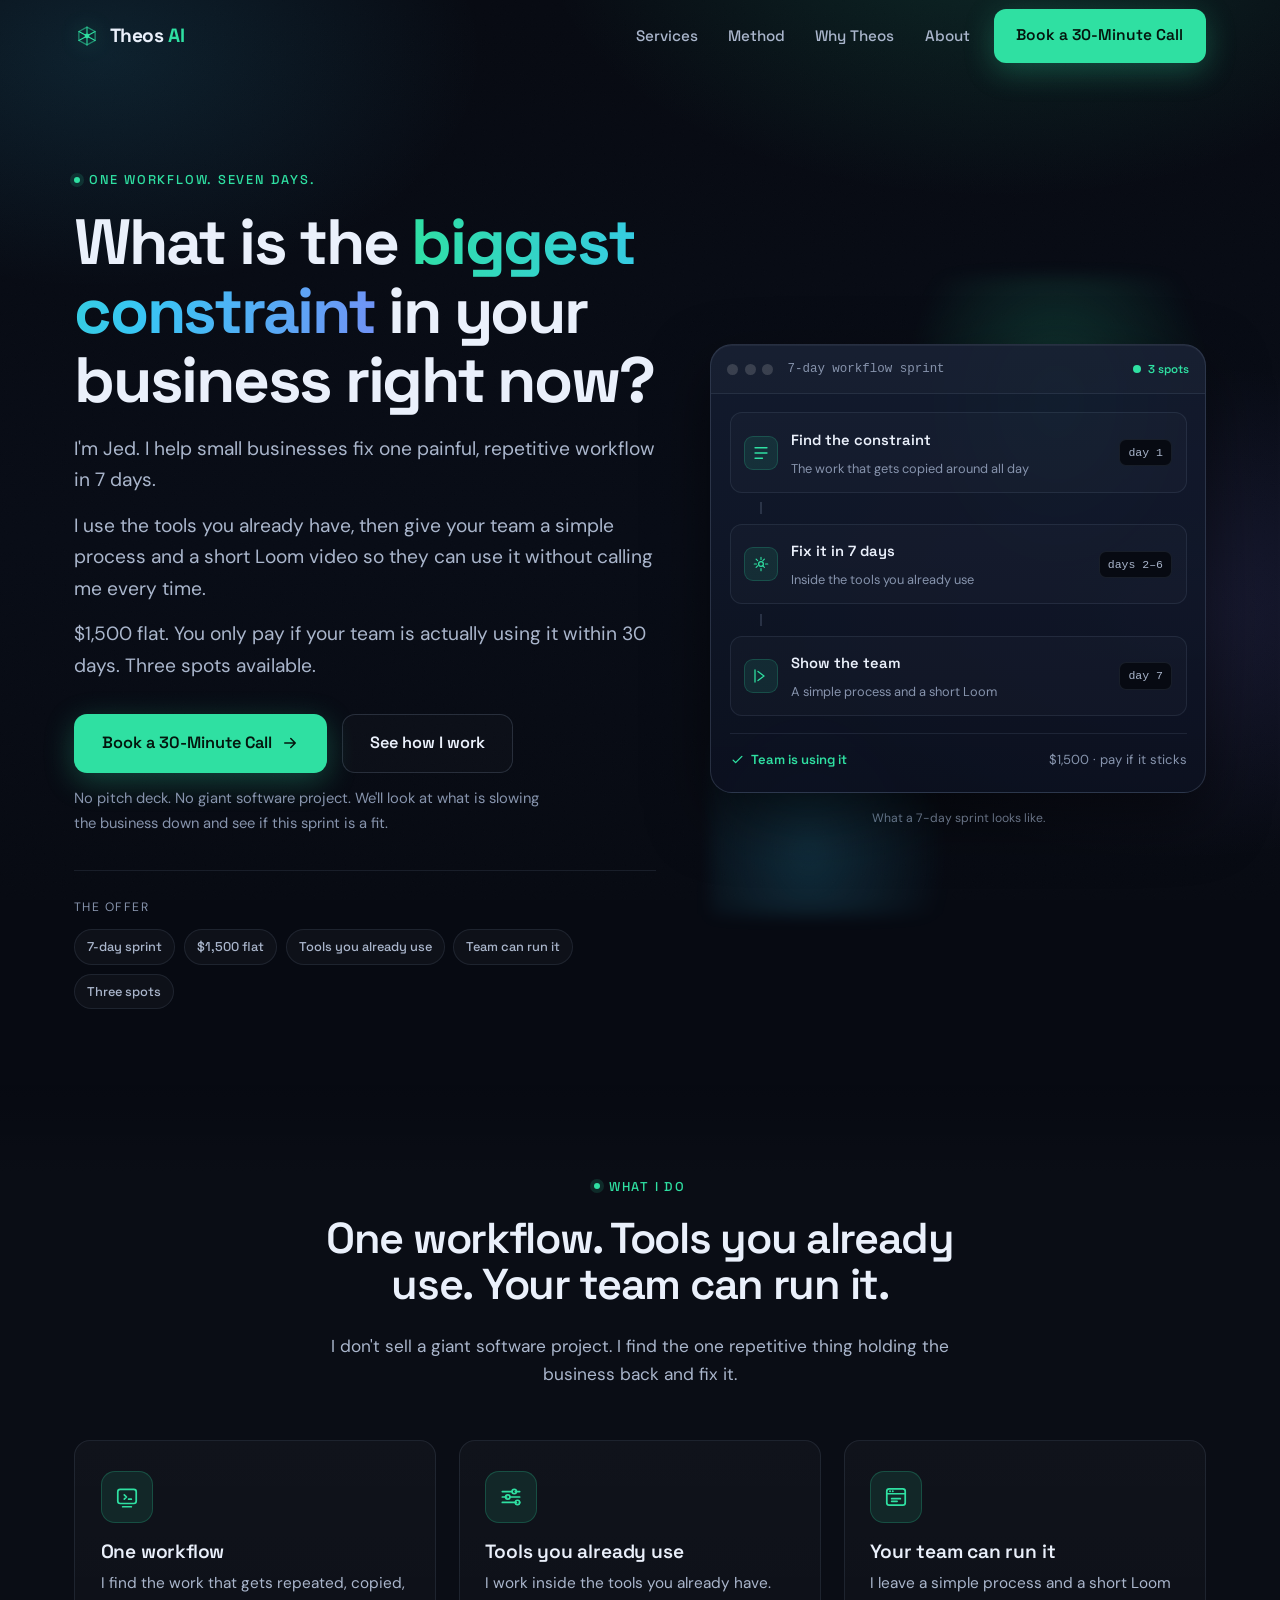
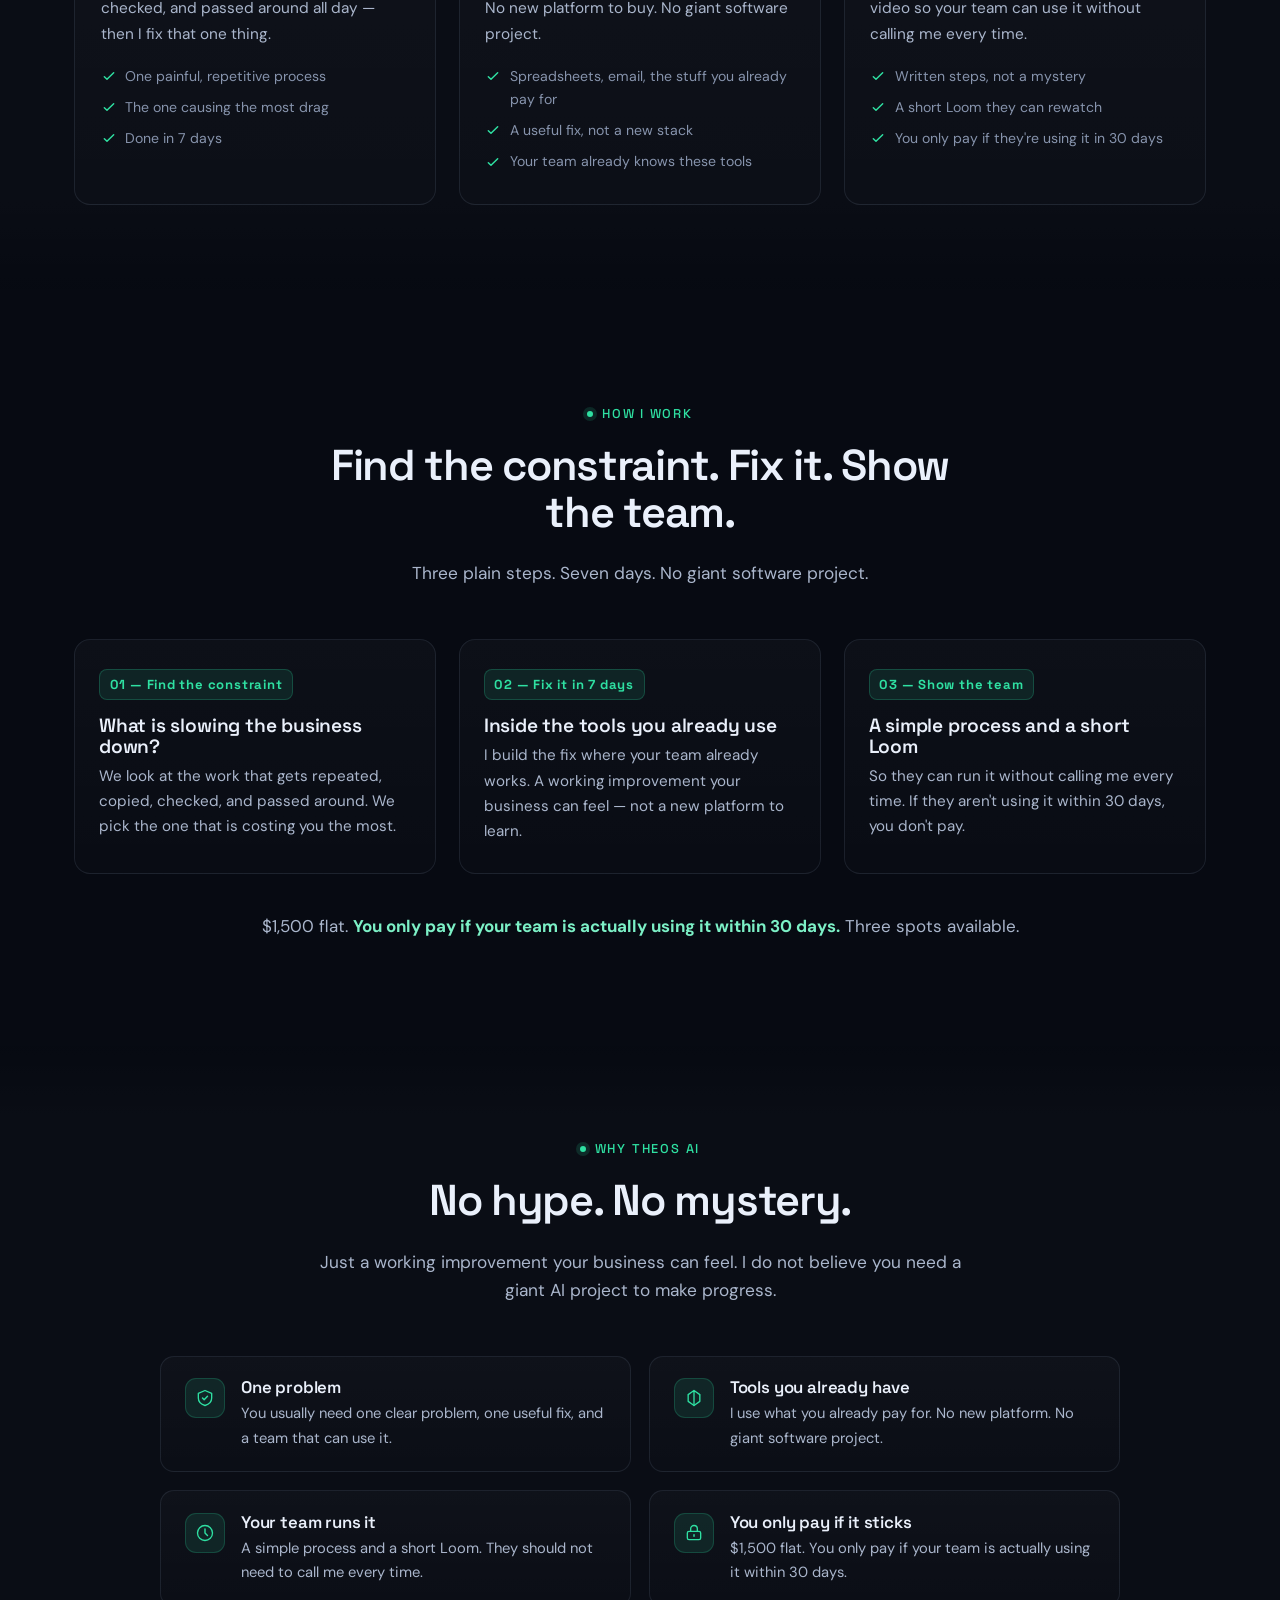
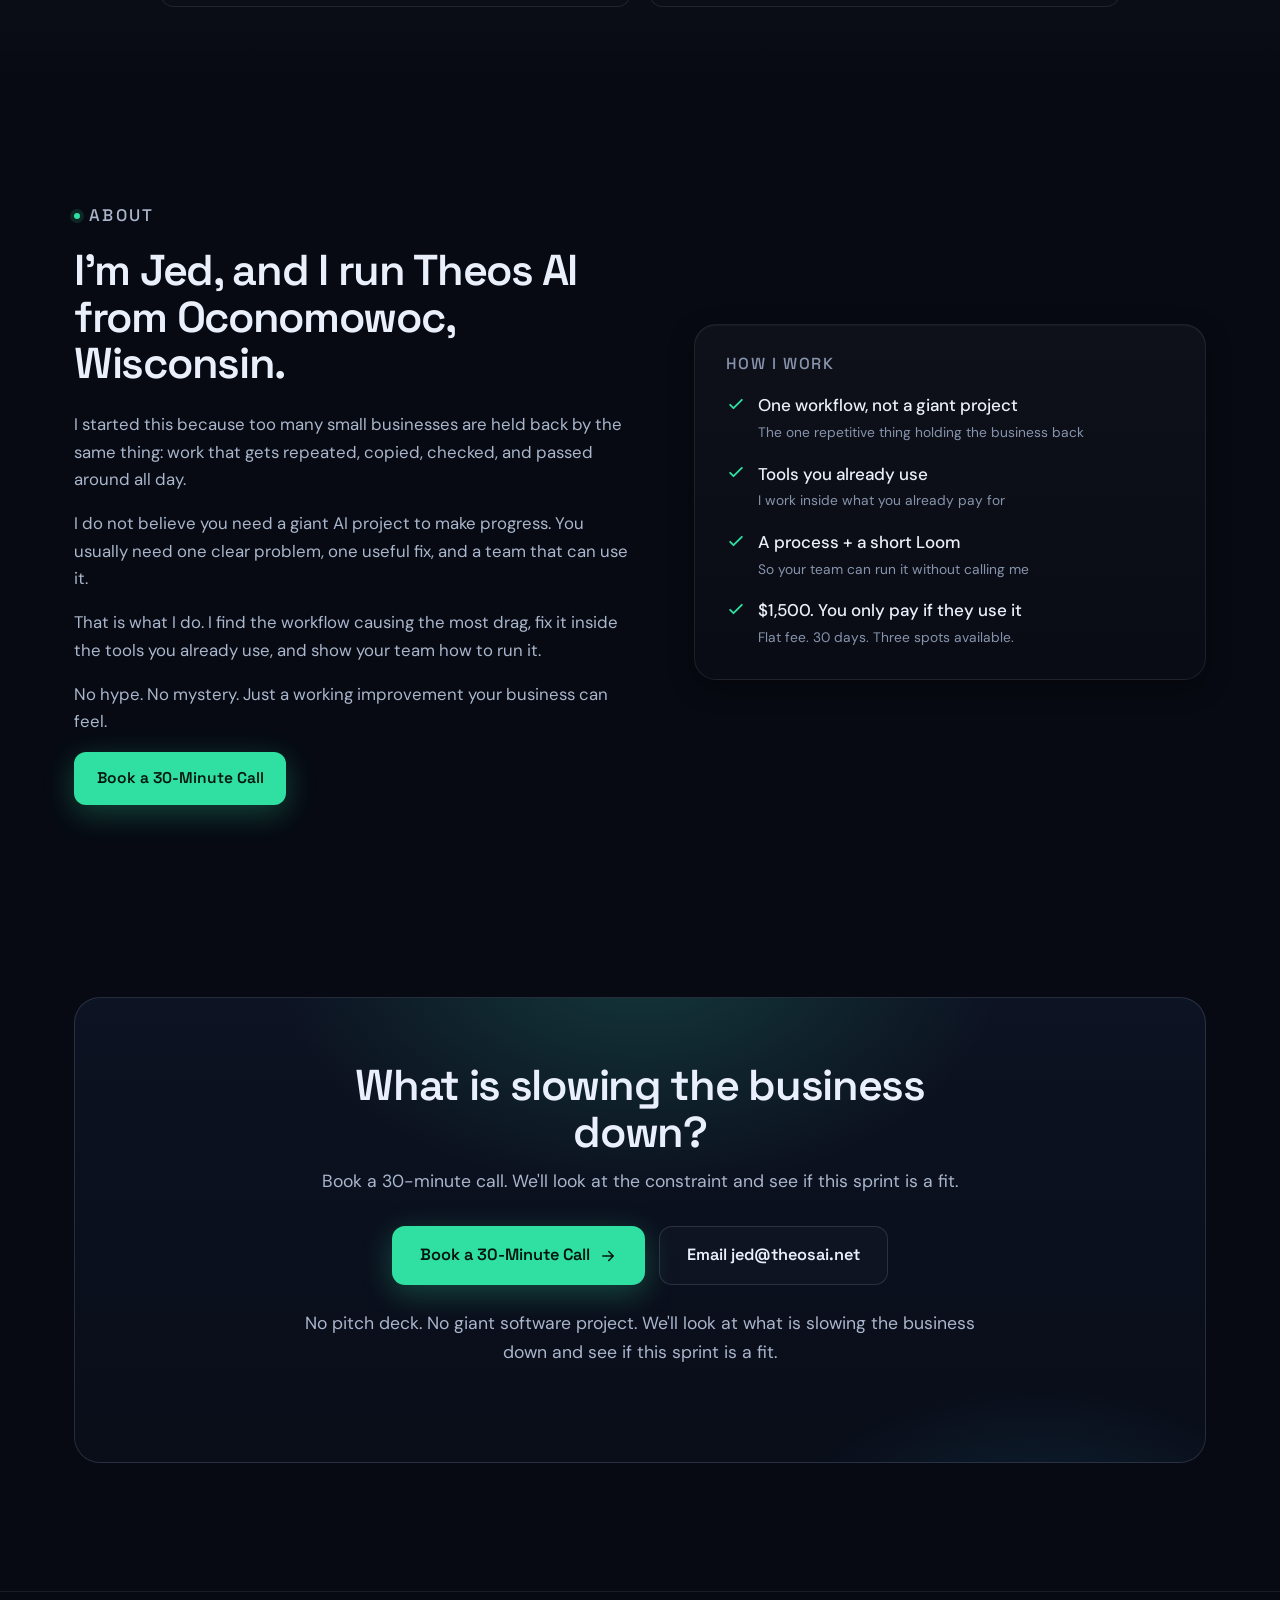
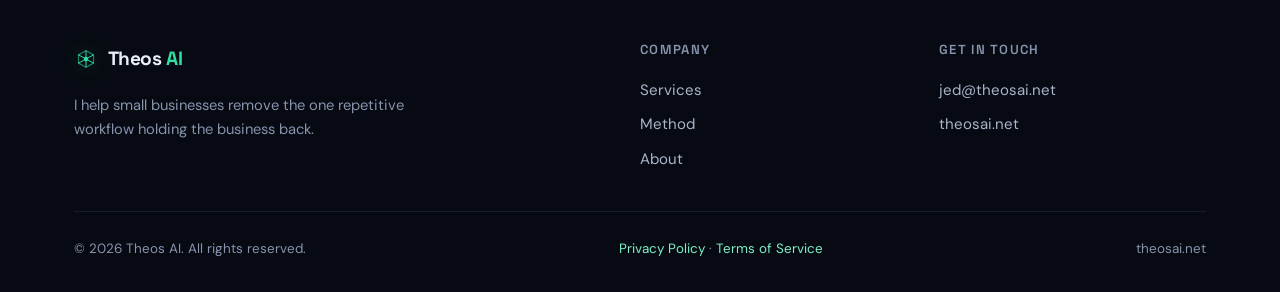
==== commit 9eb2944e: "Replace engineer-first marketing copy with Hormozi pack Rewrite theosai.net in Jed's first-person vo" ====
--- a/index.html
+++ b/index.html
@@ -3,14 +3,14 @@
 <head>
   <meta charset="utf-8" />
   <meta name="viewport" content="width=device-width, initial-scale=1" />
-  <title>Theos AI — AI systems that actually ship</title>
-  <meta name="description" content="Theos AI designs, builds, and deploys production-grade AI for businesses — custom AI agents, workflow automation, and custom websites. Engineered to run reliably, and yours to own." />
+  <title>I help small businesses remove the one repetitive workflow holding the business back. | Theos AI</title>
+  <meta name="description" content="I help small businesses remove the one repetitive workflow holding the business back." />
   <meta name="theme-color" content="#070A12" />
   <link rel="icon" href="favicon.svg" type="image/svg+xml" />
 
   <!-- Open Graph -->
-  <meta property="og:title" content="Theos AI — AI systems that actually ship" />
-  <meta property="og:description" content="Custom AI agents, workflow automation, and websites — built to run in production, and yours to own." />
+  <meta property="og:title" content="I help small businesses remove the one repetitive workflow holding the business back. | Theos AI" />
+  <meta property="og:description" content="I help small businesses remove the one repetitive workflow holding the business back." />
   <meta property="og:type" content="website" />
   <meta property="og:url" content="https://theosai.net" />
 
@@ -156,8 +156,11 @@
   .hero{ position:relative; padding:clamp(3rem,7vw,6rem) 0 clamp(3rem,5vw,4.5rem); }
   .hero__grid{ display:grid; grid-template-columns:1.08fr .92fr; gap:3.4rem; align-items:center; }
   .hero h1{ margin-bottom:1.1rem; }
-  .lead{ font-size:clamp(1.06rem,1.5vw,1.24rem); color:var(--dim); max-width:44ch; margin-bottom:0; }
-  .hero__cta{ display:flex; flex-wrap:wrap; gap:.9rem; margin:2rem 0 2.2rem; }
+  .lead{ font-size:clamp(1.06rem,1.5vw,1.24rem); color:var(--dim); max-width:52ch; margin-bottom:0; }
+  .lead p{ margin:0 0 .85rem; }
+  .lead p:last-child{ margin-bottom:0; }
+  .hero__cta{ display:flex; flex-wrap:wrap; gap:.9rem; margin:2rem 0 .85rem; }
+  .hero__note{ font-size:.92rem; color:var(--muted); max-width:48ch; margin:0 0 2.2rem; }
   .chips{ display:flex; flex-wrap:wrap; gap:.55rem; padding-top:1.6rem; border-top:1px solid var(--line); }
   .chip{ font-family:"Space Grotesk",sans-serif; font-size:.8rem; font-weight:500; color:var(--dim); background:rgba(255,255,255,.03); border:1px solid var(--line); padding:.4rem .75rem; border-radius:999px; }
   .chips__label{ width:100%; font-size:.76rem; text-transform:uppercase; letter-spacing:.12em; color:var(--muted); margin-bottom:.2rem; }
@@ -302,7 +305,7 @@
       </nav>
 
       <div class="nav__actions">
-        <a class="btn btn--primary js-book" href="mailto:jed@theosai.net?subject=AI%20discovery%20call">Book a call</a>
+        <a class="btn btn--primary js-book" href="mailto:jed@theosai.net?subject=30-minute%20call">Book a 30-Minute Call</a>
       </div>
 
       <button class="nav__toggle" id="navToggle" aria-label="Open menu" aria-expanded="false" aria-controls="mobileMenu">
@@ -315,7 +318,7 @@
       <a href="#method">Method</a>
       <a href="#why">Why Theos</a>
       <a href="#about">About</a>
-      <a class="btn btn--primary btn--block js-book" href="mailto:jed@theosai.net?subject=AI%20discovery%20call">Book a call</a>
+      <a class="btn btn--primary btn--block js-book" href="mailto:jed@theosai.net?subject=30-minute%20call">Book a 30-Minute Call</a>
     </div>
   </header>
 
@@ -326,67 +329,68 @@
     <section class="hero">
       <div class="container hero__grid">
         <div class="hero__copy">
-          <p class="eyebrow"><span class="dot"></span> AI implementation, done properly</p>
-          <h1>AI systems that <span class="grad">actually ship</span> — and keep running.</h1>
-          <p class="lead">
-            Theos AI designs, builds, and deploys production-grade AI for businesses —
-            custom agents, workflow automation, and the websites around them. Engineered
-            for reliability, documented in the open, and yours to own.
-          </p>
+          <p class="eyebrow"><span class="dot"></span> One workflow. Seven days.</p>
+          <h1>What is the <span class="grad">biggest constraint</span> in your business right now?</h1>
+          <div class="lead">
+            <p>I'm Jed. I help small businesses fix one painful, repetitive workflow in 7 days.</p>
+            <p>I use the tools you already have, then give your team a simple process and a short Loom video so they can use it without calling me every time.</p>
+            <p>$1,500 flat. You only pay if your team is actually using it within 30 days. Three spots available.</p>
+          </div>
           <div class="hero__cta">
-            <a class="btn btn--primary btn--lg js-book" href="mailto:jed@theosai.net?subject=AI%20discovery%20call">
-              Book a discovery call
+            <a class="btn btn--primary btn--lg js-book" href="mailto:jed@theosai.net?subject=30-minute%20call">
+              Book a 30-Minute Call
               <svg viewBox="0 0 24 24" fill="none" aria-hidden="true"><path d="M5 12h14m-6-6 6 6-6 6" stroke="currentColor" stroke-width="2" stroke-linecap="round" stroke-linejoin="round"/></svg>
             </a>
-            <a class="btn btn--ghost btn--lg" href="#method">See how we work</a>
-          </div>
-
-          <div class="chips" aria-label="Capabilities">
-            <span class="chips__label">What we build with</span>
-            <span class="chip">LLM agents</span>
-            <span class="chip">Workflow automation</span>
-            <span class="chip">RAG &amp; retrieval</span>
-            <span class="chip">API &amp; tool integration</span>
-            <span class="chip">Custom web</span>
+            <a class="btn btn--ghost btn--lg" href="#method">See how I work</a>
+          </div>
+          <p class="hero__note">No pitch deck. No giant software project. We'll look at what is slowing the business down and see if this sprint is a fit.</p>
+
+          <div class="chips" aria-label="The offer">
+            <span class="chips__label">The offer</span>
+            <span class="chip">7-day sprint</span>
+            <span class="chip">$1,500 flat</span>
+            <span class="chip">Tools you already use</span>
+            <span class="chip">Team can run it</span>
+            <span class="chip">Three spots</span>
           </div>
         </div>
 
         <div class="hero__panel">
           <figure class="console" style="margin:0">
             <div class="console__glow" aria-hidden="true"></div>
-            <div class="card-3d" role="img" aria-label="Illustrative diagram of an AI agent workflow: read inputs, reason and route, then execute with deterministic tools.">
+            <div class="card-3d" role="img" aria-label="Illustrative diagram of a 7-day workflow sprint: find the constraint, fix it, then show the team.">
               <div class="card-3d__bar">
                 <span class="card-3d__dots" aria-hidden="true"><i></i><i></i><i></i></span>
-                <span class="card-3d__title">invoice_triage.agent</span>
-                <span class="card-3d__live"><b></b> running</span>
+                <span class="card-3d__title">7-day workflow sprint</span>
+                <span class="card-3d__live"><b></b> 3 spots</span>
               </div>
               <div class="card-3d__body">
                 <div class="flow">
                   <div class="flow__row">
                     <span class="flow__ico" aria-hidden="true"><svg viewBox="0 0 24 24" fill="none"><path d="M4 5h16M4 12h16M4 19h10" stroke="currentColor" stroke-width="1.7" stroke-linecap="round"/></svg></span>
-                    <span><span class="flow__t">Read</span><br><span class="flow__s">Ingest & extract the inputs</span></span>
-                    <span class="flow__tag">workflow.md</span>
+                    <span><span class="flow__t">Find the constraint</span><br><span class="flow__s">The work that gets copied around all day</span></span>
+                    <span class="flow__tag">day 1</span>
                   </div>
                   <div class="flow__conn" aria-hidden="true"></div>
                   <div class="flow__row">
                     <span class="flow__ico" aria-hidden="true"><svg viewBox="0 0 24 24" fill="none"><circle cx="12" cy="12" r="3.2" stroke="currentColor" stroke-width="1.7"/><path d="M12 3v3m0 12v3m9-9h-3M6 12H3m13.5-6.5-2 2m-7 7-2 2m11 0-2-2m-7-7-2-2" stroke="currentColor" stroke-width="1.5" stroke-linecap="round"/></svg></span>
-                    <span><span class="flow__t">Reason &amp; route</span><br><span class="flow__s">Agent decides the next step</span></span>
-                    <span class="flow__tag">agent</span>
+                    <span><span class="flow__t">Fix it in 7 days</span><br><span class="flow__s">Inside the tools you already use</span></span>
+                    <span class="flow__tag">days 2–6</span>
                   </div>
                   <div class="flow__conn" aria-hidden="true"></div>
                   <div class="flow__row">
                     <span class="flow__ico" aria-hidden="true"><svg viewBox="0 0 24 24" fill="none"><path d="m8 6 8 6-8 6" stroke="currentColor" stroke-width="1.7" stroke-linecap="round" stroke-linejoin="round"/><path d="M4 4v16" stroke="currentColor" stroke-width="1.7" stroke-linecap="round"/></svg></span>
-                    <span><span class="flow__t">Execute</span><br><span class="flow__s">Deterministic tools do the work</span></span>
-                    <span class="flow__tag">tools.py</span>
+                    <span><span class="flow__t">Show the team</span><br><span class="flow__s">A simple process and a short Loom</span></span>
+                    <span class="flow__tag">day 7</span>
                   </div>
                 </div>
                 <div class="card-3d__foot">
-                  <span class="ok"><svg width="15" height="15" viewBox="0 0 24 24" fill="none"><path d="m5 13 4 4L19 7" stroke="currentColor" stroke-width="2.2" stroke-linecap="round" stroke-linejoin="round"/></svg> Reliable by design</span>
-                  <span>AI for judgment · code for certainty</span>
+                  <span class="ok"><svg width="15" height="15" viewBox="0 0 24 24" fill="none"><path d="m5 13 4 4L19 7" stroke="currentColor" stroke-width="2.2" stroke-linecap="round" stroke-linejoin="round"/></svg> Team is using it</span>
+                  <span>$1,500 · pay if it sticks</span>
                 </div>
               </div>
             </div>
-            <figcaption class="fignote">Illustrative — how a Theos AI agent is structured.</figcaption>
+            <figcaption class="fignote">What a 7-day sprint looks like.</figcaption>
           </figure>
         </div>
       </div>
@@ -396,9 +400,9 @@
     <section class="section section--tint" id="services">
       <div class="container">
         <header class="section__head reveal">
-          <p class="eyebrow"><span class="dot"></span> What we do</p>
-          <h2>Three ways we put AI to work</h2>
-          <p class="section__sub">From a single automation to a full system — scoped to a real job, built to run without us.</p>
+          <p class="eyebrow"><span class="dot"></span> What I do</p>
+          <h2>One workflow. Tools you already use. Your team can run it.</h2>
+          <p class="section__sub">I don't sell a giant software project. I find the one repetitive thing holding the business back and fix it.</p>
         </header>
 
         <div class="cards">
@@ -406,12 +410,12 @@
             <div class="card__icon" aria-hidden="true">
               <svg viewBox="0 0 24 24" fill="none"><rect x="3.5" y="5" width="17" height="13" rx="2.2" stroke="currentColor" stroke-width="1.6"/><path d="M8 21h8M9.5 10l2 2-2 2m4 0h2.5" stroke="currentColor" stroke-width="1.6" stroke-linecap="round" stroke-linejoin="round"/></svg>
             </div>
-            <h3>Custom AI Agents</h3>
-            <p>Agents that read your context, make decisions, and take action across your tools — scoped to one real job and built to be supervised, measured, and trusted.</p>
+            <h3>One workflow</h3>
+            <p>I find the work that gets repeated, copied, checked, and passed around all day — then I fix that one thing.</p>
             <ul class="card__list">
-              <li><svg viewBox="0 0 24 24" fill="none"><path d="m5 13 4 4L19 7" stroke="currentColor" stroke-width="2.2" stroke-linecap="round" stroke-linejoin="round"/></svg> Grounded in your data &amp; docs</li>
-              <li><svg viewBox="0 0 24 24" fill="none"><path d="m5 13 4 4L19 7" stroke="currentColor" stroke-width="2.2" stroke-linecap="round" stroke-linejoin="round"/></svg> Guardrails &amp; human-in-the-loop</li>
-              <li><svg viewBox="0 0 24 24" fill="none"><path d="m5 13 4 4L19 7" stroke="currentColor" stroke-width="2.2" stroke-linecap="round" stroke-linejoin="round"/></svg> Observable and testable</li>
+              <li><svg viewBox="0 0 24 24" fill="none"><path d="m5 13 4 4L19 7" stroke="currentColor" stroke-width="2.2" stroke-linecap="round" stroke-linejoin="round"/></svg> One painful, repetitive process</li>
+              <li><svg viewBox="0 0 24 24" fill="none"><path d="m5 13 4 4L19 7" stroke="currentColor" stroke-width="2.2" stroke-linecap="round" stroke-linejoin="round"/></svg> The one causing the most drag</li>
+              <li><svg viewBox="0 0 24 24" fill="none"><path d="m5 13 4 4L19 7" stroke="currentColor" stroke-width="2.2" stroke-linecap="round" stroke-linejoin="round"/></svg> Done in 7 days</li>
             </ul>
           </article>
 
@@ -419,12 +423,12 @@
             <div class="card__icon" aria-hidden="true">
               <svg viewBox="0 0 24 24" fill="none"><path d="M4 7h9m3 0h4M4 12h4m3 0h9M4 17h13m3 0h0" stroke="currentColor" stroke-width="1.6" stroke-linecap="round"/><circle cx="15" cy="7" r="2" stroke="currentColor" stroke-width="1.6"/><circle cx="9" cy="12" r="2" stroke="currentColor" stroke-width="1.6"/><circle cx="18" cy="17" r="2" stroke="currentColor" stroke-width="1.6"/></svg>
             </div>
-            <h3>Workflow Automation</h3>
-            <p>We connect models, your data, and the systems you already use into dependable pipelines — so the slow, repetitive, error-prone work runs on its own, accurately.</p>
+            <h3>Tools you already use</h3>
+            <p>I work inside the tools you already have. No new platform to buy. No giant software project.</p>
             <ul class="card__list">
-              <li><svg viewBox="0 0 24 24" fill="none"><path d="m5 13 4 4L19 7" stroke="currentColor" stroke-width="2.2" stroke-linecap="round" stroke-linejoin="round"/></svg> Integrates with your stack</li>
-              <li><svg viewBox="0 0 24 24" fill="none"><path d="m5 13 4 4L19 7" stroke="currentColor" stroke-width="2.2" stroke-linecap="round" stroke-linejoin="round"/></svg> Deterministic where it counts</li>
-              <li><svg viewBox="0 0 24 24" fill="none"><path d="m5 13 4 4L19 7" stroke="currentColor" stroke-width="2.2" stroke-linecap="round" stroke-linejoin="round"/></svg> Handles the edge cases</li>
+              <li><svg viewBox="0 0 24 24" fill="none"><path d="m5 13 4 4L19 7" stroke="currentColor" stroke-width="2.2" stroke-linecap="round" stroke-linejoin="round"/></svg> Spreadsheets, email, the stuff you already pay for</li>
+              <li><svg viewBox="0 0 24 24" fill="none"><path d="m5 13 4 4L19 7" stroke="currentColor" stroke-width="2.2" stroke-linecap="round" stroke-linejoin="round"/></svg> A useful fix, not a new stack</li>
+              <li><svg viewBox="0 0 24 24" fill="none"><path d="m5 13 4 4L19 7" stroke="currentColor" stroke-width="2.2" stroke-linecap="round" stroke-linejoin="round"/></svg> Your team already knows these tools</li>
             </ul>
           </article>
 
@@ -432,12 +436,12 @@
             <div class="card__icon" aria-hidden="true">
               <svg viewBox="0 0 24 24" fill="none"><rect x="3.5" y="4.5" width="17" height="15" rx="2.2" stroke="currentColor" stroke-width="1.6"/><path d="M3.5 9h17" stroke="currentColor" stroke-width="1.6"/><path d="M6.5 6.7h.01M9 6.7h.01" stroke="currentColor" stroke-width="1.8" stroke-linecap="round"/><path d="M8 13.5h8M8 16h5" stroke="currentColor" stroke-width="1.6" stroke-linecap="round"/></svg>
             </div>
-            <h3>Custom Websites</h3>
-            <p>Fast, modern, conversion-focused sites — often the front door to the AI behind them. Built cleanly, hosted anywhere, and easy for your team to maintain.</p>
+            <h3>Your team can run it</h3>
+            <p>I leave a simple process and a short Loom video so your team can use it without calling me every time.</p>
             <ul class="card__list">
-              <li><svg viewBox="0 0 24 24" fill="none"><path d="m5 13 4 4L19 7" stroke="currentColor" stroke-width="2.2" stroke-linecap="round" stroke-linejoin="round"/></svg> Performance &amp; SEO first</li>
-              <li><svg viewBox="0 0 24 24" fill="none"><path d="m5 13 4 4L19 7" stroke="currentColor" stroke-width="2.2" stroke-linecap="round" stroke-linejoin="round"/></svg> Accessible &amp; responsive</li>
-              <li><svg viewBox="0 0 24 24" fill="none"><path d="m5 13 4 4L19 7" stroke="currentColor" stroke-width="2.2" stroke-linecap="round" stroke-linejoin="round"/></svg> Wired to your AI &amp; tools</li>
+              <li><svg viewBox="0 0 24 24" fill="none"><path d="m5 13 4 4L19 7" stroke="currentColor" stroke-width="2.2" stroke-linecap="round" stroke-linejoin="round"/></svg> Written steps, not a mystery</li>
+              <li><svg viewBox="0 0 24 24" fill="none"><path d="m5 13 4 4L19 7" stroke="currentColor" stroke-width="2.2" stroke-linecap="round" stroke-linejoin="round"/></svg> A short Loom they can rewatch</li>
+              <li><svg viewBox="0 0 24 24" fill="none"><path d="m5 13 4 4L19 7" stroke="currentColor" stroke-width="2.2" stroke-linecap="round" stroke-linejoin="round"/></svg> You only pay if they're using it in 30 days</li>
             </ul>
           </article>
         </div>
@@ -448,33 +452,32 @@
     <section class="section" id="method">
       <div class="container">
         <header class="section__head reveal">
-          <p class="eyebrow"><span class="dot"></span> How we work</p>
-          <h2>Why our systems hold up in production</h2>
-          <p class="section__sub">Most AI projects break because a probabilistic model is asked to do everything. We separate the thinking from the doing.</p>
+          <p class="eyebrow"><span class="dot"></span> How I work</p>
+          <h2>Find the constraint. Fix it. Show the team.</h2>
+          <p class="section__sub">Three plain steps. Seven days. No giant software project.</p>
         </header>
 
         <div class="steps">
           <div class="step reveal">
-            <div class="step__n">01 — Discover</div>
-            <h3>Start with your process</h3>
-            <p>We map a slow or error-prone workflow, find where AI genuinely adds leverage, and agree on what "working" means — before writing any code.</p>
+            <div class="step__n">01 — Find the constraint</div>
+            <h3>What is slowing the business down?</h3>
+            <p>We look at the work that gets repeated, copied, checked, and passed around. We pick the one that is costing you the most.</p>
           </div>
           <div class="step reveal">
-            <div class="step__n">02 — Build</div>
-            <h3>AI for judgment, code for certainty</h3>
-            <p>The agent handles reasoning and coordination; deterministic tools handle execution. Reliable by design, testable end to end, and quick to production.</p>
+            <div class="step__n">02 — Fix it in 7 days</div>
+            <h3>Inside the tools you already use</h3>
+            <p>I build the fix where your team already works. A working improvement your business can feel — not a new platform to learn.</p>
           </div>
           <div class="step reveal">
-            <div class="step__n">03 — Hand off</div>
-            <h3>You own what we build</h3>
-            <p>Documentation, guardrails, and training so your team can run, extend, and trust the system — no black box, no lock-in.</p>
+            <div class="step__n">03 — Show the team</div>
+            <h3>A simple process and a short Loom</h3>
+            <p>So they can run it without calling me every time. If they aren't using it within 30 days, you don't pay.</p>
           </div>
         </div>
 
         <p class="method__note reveal">
-          The result: <strong>AI where it adds judgment, plain code where you need certainty.</strong>
-          Chain five steps at 90% accuracy each and you're down to 59% — so we don't. Deterministic
-          execution keeps the whole system dependable.
+          $1,500 flat. <strong>You only pay if your team is actually using it within 30 days.</strong>
+          Three spots available.
         </p>
       </div>
     </section>
@@ -484,26 +487,26 @@
       <div class="container">
         <header class="section__head reveal">
           <p class="eyebrow"><span class="dot"></span> Why Theos AI</p>
-          <h2>Engineers first, hype never</h2>
-          <p class="section__sub">An implementation partner for teams that are done experimenting and ready to ship.</p>
+          <h2>No hype. No mystery.</h2>
+          <p class="section__sub">Just a working improvement your business can feel. I do not believe you need a giant AI project to make progress.</p>
         </header>
 
         <div class="why">
           <div class="why__item reveal">
             <span class="why__ico" aria-hidden="true"><svg viewBox="0 0 24 24" fill="none"><path d="M12 3 4 6.5V12c0 5 3.4 7.6 8 9 4.6-1.4 8-4 8-9V6.5L12 3Z" stroke="currentColor" stroke-width="1.6" stroke-linejoin="round"/><path d="m9 12 2 2 4-4" stroke="currentColor" stroke-width="1.7" stroke-linecap="round" stroke-linejoin="round"/></svg></span>
-            <div><h3>Production-focused</h3><p>We ship working software, not slide decks. If it can't run reliably for real users, it isn't done.</p></div>
+            <div><h3>One problem</h3><p>You usually need one clear problem, one useful fix, and a team that can use it.</p></div>
           </div>
           <div class="why__item reveal">
             <span class="why__ico" aria-hidden="true"><svg viewBox="0 0 24 24" fill="none"><path d="M12 3v18M5 8l7-5 7 5" stroke="currentColor" stroke-width="1.6" stroke-linecap="round" stroke-linejoin="round"/><path d="M5 8v8l7 5 7-5V8" stroke="currentColor" stroke-width="1.6" stroke-linejoin="round"/></svg></span>
-            <div><h3>Vendor-neutral</h3><p>The right model and tools for your problem and budget — not whatever we're locked into.</p></div>
+            <div><h3>Tools you already have</h3><p>I use what you already pay for. No new platform. No giant software project.</p></div>
           </div>
           <div class="why__item reveal">
             <span class="why__ico" aria-hidden="true"><svg viewBox="0 0 24 24" fill="none"><circle cx="12" cy="12" r="9" stroke="currentColor" stroke-width="1.6"/><path d="M12 7v5l3 3" stroke="currentColor" stroke-width="1.7" stroke-linecap="round" stroke-linejoin="round"/></svg></span>
-            <div><h3>Transparent</h3><p>Clear scope, clear pricing, no surprises. We build in the open and show our work as we go.</p></div>
+            <div><h3>Your team runs it</h3><p>A simple process and a short Loom. They should not need to call me every time.</p></div>
           </div>
           <div class="why__item reveal">
             <span class="why__ico" aria-hidden="true"><svg viewBox="0 0 24 24" fill="none"><rect x="4" y="10" width="16" height="10" rx="2" stroke="currentColor" stroke-width="1.6"/><path d="M8 10V7a4 4 0 0 1 8 0v3" stroke="currentColor" stroke-width="1.6"/><path d="M12 14v2" stroke="currentColor" stroke-width="1.8" stroke-linecap="round"/></svg></span>
-            <div><h3>You own it</h3><p>Every engagement ends with your team able to run and extend everything we built together.</p></div>
+            <div><h3>You only pay if it sticks</h3><p>$1,500 flat. You only pay if your team is actually using it within 30 days.</p></div>
           </div>
         </div>
       </div>
@@ -514,25 +517,28 @@
       <div class="container about">
         <div class="about__copy reveal">
           <p class="eyebrow"><span class="dot"></span> About</p>
-          <h2>An AI partner that thinks like an engineer</h2>
+          <h2>I'm Jed, and I run Theos AI from Oconomowoc, Wisconsin.</h2>
           <p>
-            Theos AI is an implementation partner for organizations ready to put AI to work.
-            We come from an engineering background, which means we care less about what's
-            trending and more about what holds up under real load, real data, and real users.
+            I started this because too many small businesses are held back by the same thing: work that gets repeated, copied, checked, and passed around all day.
           </p>
           <p>
-            Every engagement starts with your process and your numbers — not a model. We build
-            in the open, document everything, and hand you systems you fully own.
+            I do not believe you need a giant AI project to make progress. You usually need one clear problem, one useful fix, and a team that can use it.
           </p>
-          <a class="btn btn--primary js-book" href="mailto:jed@theosai.net?subject=AI%20discovery%20call">Start a conversation</a>
+          <p>
+            That is what I do. I find the workflow causing the most drag, fix it inside the tools you already use, and show your team how to run it.
+          </p>
+          <p>
+            No hype. No mystery. Just a working improvement your business can feel.
+          </p>
+          <a class="btn btn--primary js-book" href="mailto:jed@theosai.net?subject=30-minute%20call">Book a 30-Minute Call</a>
         </div>
         <div class="about__panel reveal">
-          <h3>How we're different</h3>
+          <h3>How I work</h3>
           <ul class="about__points">
-            <li><svg viewBox="0 0 24 24" fill="none"><path d="m5 13 4 4L19 7" stroke="currentColor" stroke-width="2.2" stroke-linecap="round" stroke-linejoin="round"/></svg><span>Ship, don't demo<small>Working systems in production, not proofs of concept</small></span></li>
-            <li><svg viewBox="0 0 24 24" fill="none"><path d="m5 13 4 4L19 7" stroke="currentColor" stroke-width="2.2" stroke-linecap="round" stroke-linejoin="round"/></svg><span>Reliability over novelty<small>Deterministic where certainty matters</small></span></li>
-            <li><svg viewBox="0 0 24 24" fill="none"><path d="m5 13 4 4L19 7" stroke="currentColor" stroke-width="2.2" stroke-linecap="round" stroke-linejoin="round"/></svg><span>Full ownership<small>Documented, guardrailed, no lock-in</small></span></li>
-            <li><svg viewBox="0 0 24 24" fill="none"><path d="m5 13 4 4L19 7" stroke="currentColor" stroke-width="2.2" stroke-linecap="round" stroke-linejoin="round"/></svg><span>Honest scoping<small>We'll tell you when AI isn't the answer</small></span></li>
+            <li><svg viewBox="0 0 24 24" fill="none"><path d="m5 13 4 4L19 7" stroke="currentColor" stroke-width="2.2" stroke-linecap="round" stroke-linejoin="round"/></svg><span>One workflow, not a giant project<small>The one repetitive thing holding the business back</small></span></li>
+            <li><svg viewBox="0 0 24 24" fill="none"><path d="m5 13 4 4L19 7" stroke="currentColor" stroke-width="2.2" stroke-linecap="round" stroke-linejoin="round"/></svg><span>Tools you already use<small>I work inside what you already pay for</small></span></li>
+            <li><svg viewBox="0 0 24 24" fill="none"><path d="m5 13 4 4L19 7" stroke="currentColor" stroke-width="2.2" stroke-linecap="round" stroke-linejoin="round"/></svg><span>A process + a short Loom<small>So your team can run it without calling me</small></span></li>
+            <li><svg viewBox="0 0 24 24" fill="none"><path d="m5 13 4 4L19 7" stroke="currentColor" stroke-width="2.2" stroke-linecap="round" stroke-linejoin="round"/></svg><span>$1,500. You only pay if they use it<small>Flat fee. 30 days. Three spots available.</small></span></li>
           </ul>
         </div>
       </div>
@@ -543,16 +549,16 @@
       <div class="container">
         <div class="cta__wrap reveal">
           <div class="cta__inner">
-            <h2>Let's find your first AI win.</h2>
-            <p>Tell us about a process that's slow, repetitive, or error-prone. We'll tell you honestly whether AI can help — and exactly how we'd build it.</p>
+            <h2>What is slowing the business down?</h2>
+            <p>Book a 30-minute call. We'll look at the constraint and see if this sprint is a fit.</p>
             <div class="cta__actions">
-              <a class="btn btn--primary btn--lg js-book" href="mailto:jed@theosai.net?subject=AI%20discovery%20call">
-                Book a discovery call
+              <a class="btn btn--primary btn--lg js-book" href="mailto:jed@theosai.net?subject=30-minute%20call">
+                Book a 30-Minute Call
                 <svg viewBox="0 0 24 24" fill="none" aria-hidden="true"><path d="M5 12h14m-6-6 6 6-6 6" stroke="currentColor" stroke-width="2" stroke-linecap="round" stroke-linejoin="round"/></svg>
               </a>
               <a class="btn btn--ghost btn--lg" href="mailto:jed@theosai.net">Email jed@theosai.net</a>
             </div>
-            <p class="cta__fine">Prefer email? Reach out and we'll set up a 30-minute call.</p>
+            <p class="cta__fine">No pitch deck. No giant software project. We'll look at what is slowing the business down and see if this sprint is a fit.</p>
           </div>
         </div>
       </div>
@@ -572,7 +578,7 @@
             </svg>
             <span>Theos<span class="brand__accent"> AI</span></span>
           </a>
-          <p>Production-grade AI implementation — agents, automation, and the web around them.</p>
+          <p>I help small businesses remove the one repetitive workflow holding the business back.</p>
         </div>
         <nav class="footer__col" aria-label="Footer navigation">
           <h4>Company</h4>
@@ -589,7 +595,7 @@
       <div class="footer__bar">
         <span>&copy; <span id="year">2026</span> Theos AI. All rights reserved.</span>
         <span><a href="privacy.html">Privacy Policy</a> &middot; <a href="terms.html">Terms of Service</a></span>
-        <span>AI for judgment · code for certainty.</span>
+        <span>theosai.net</span>
       </div>
     </div>
   </footer>
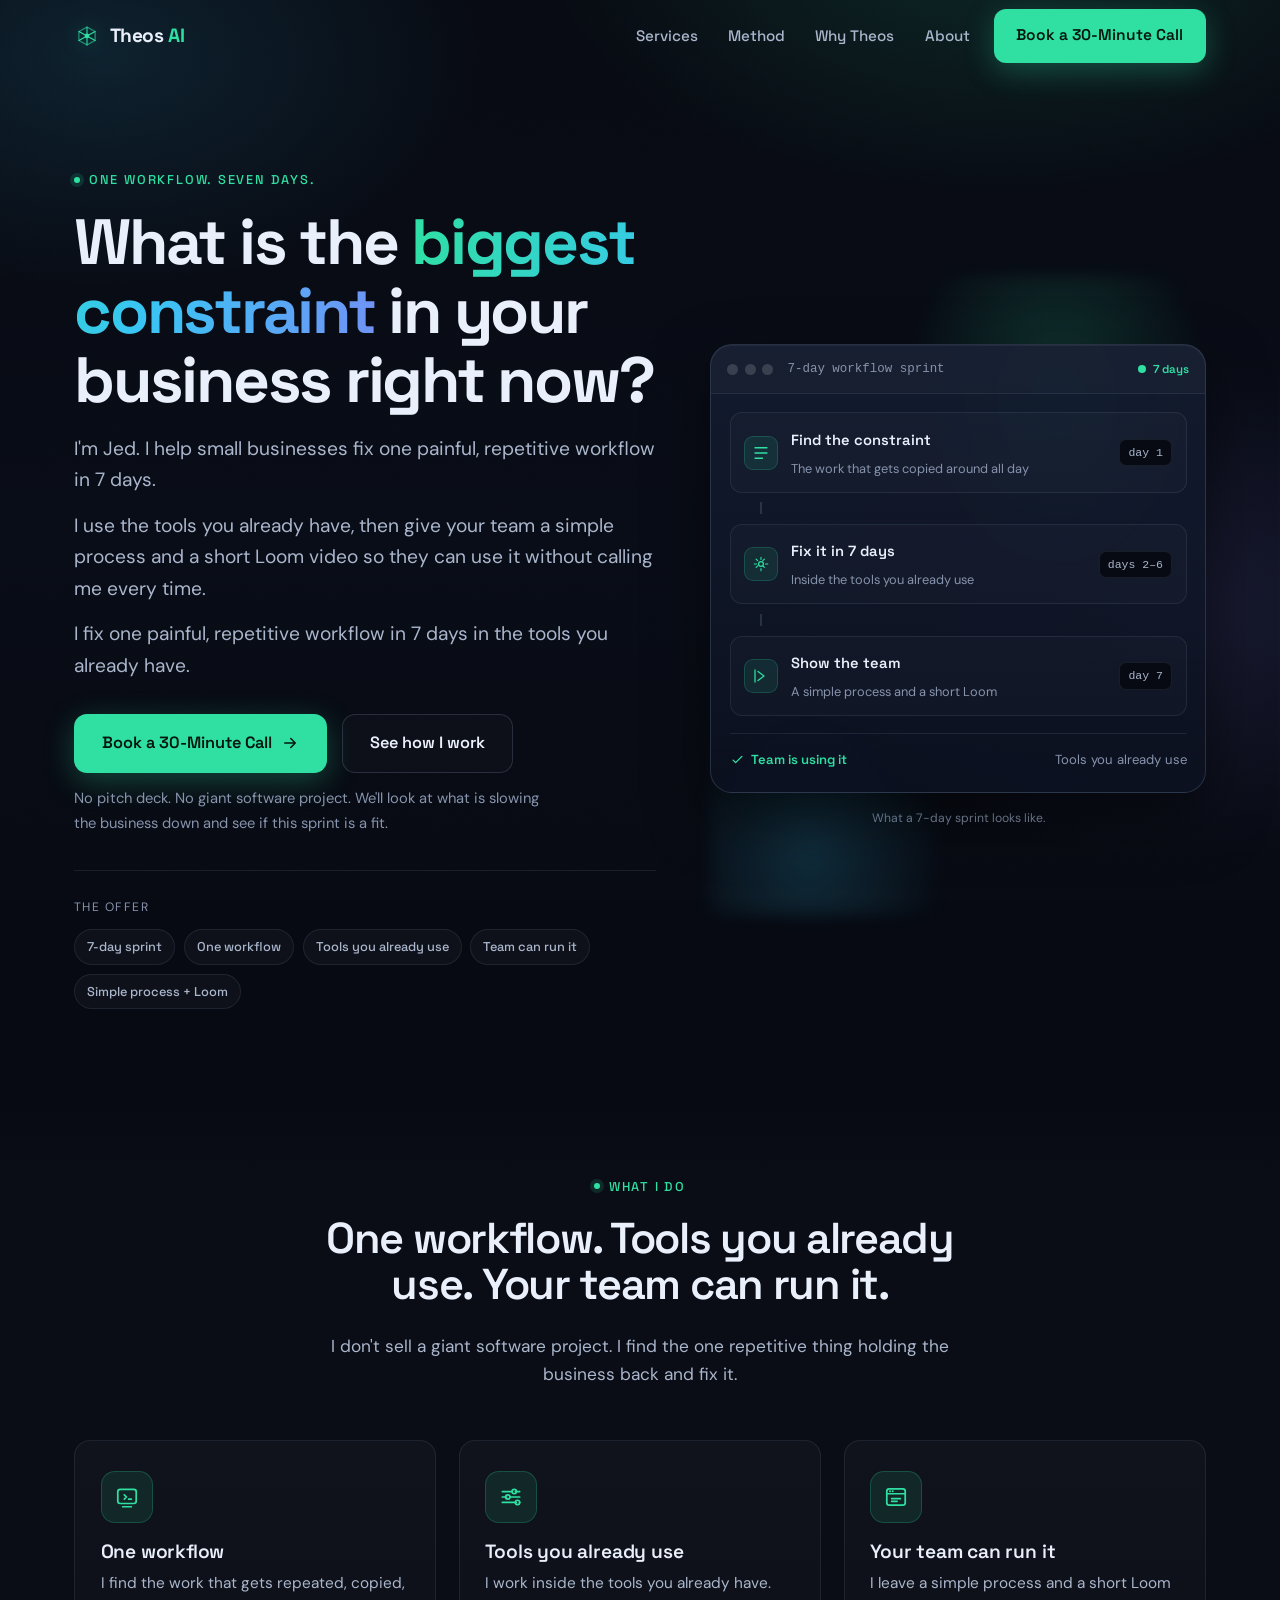
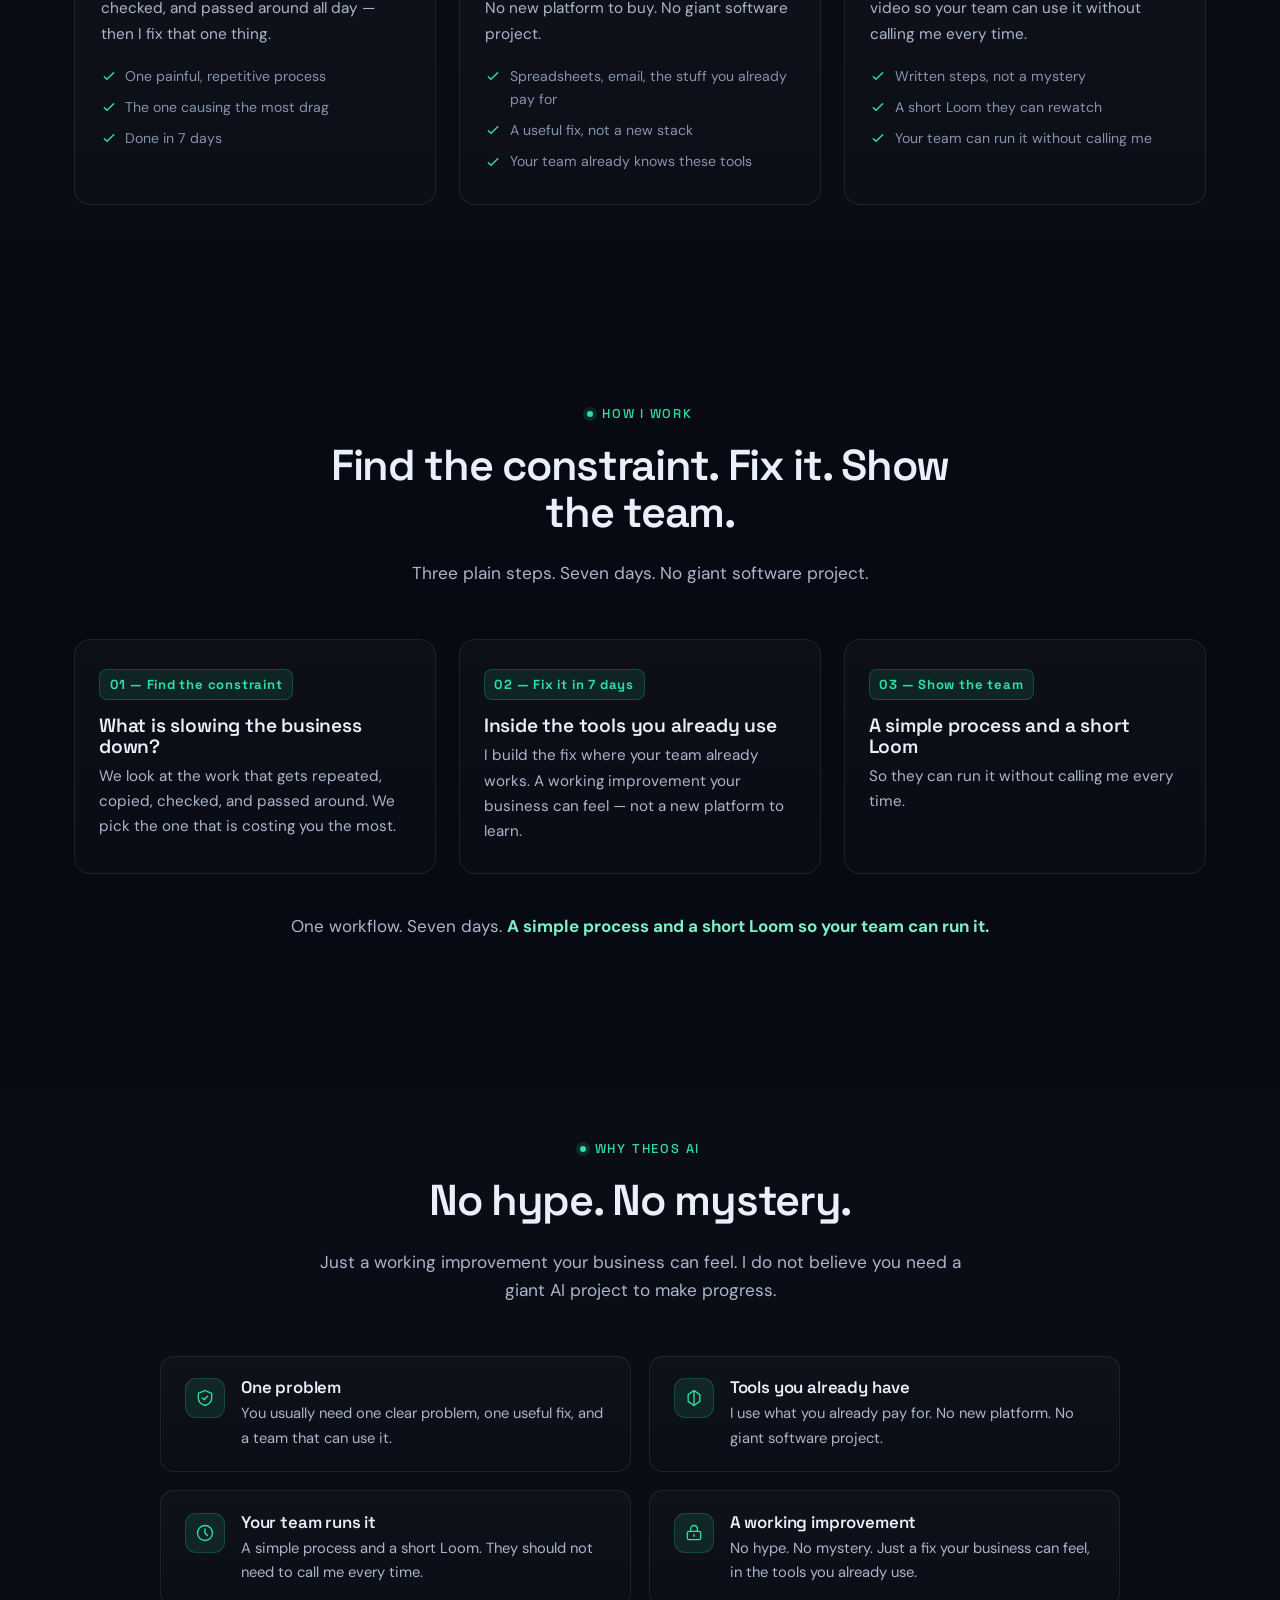
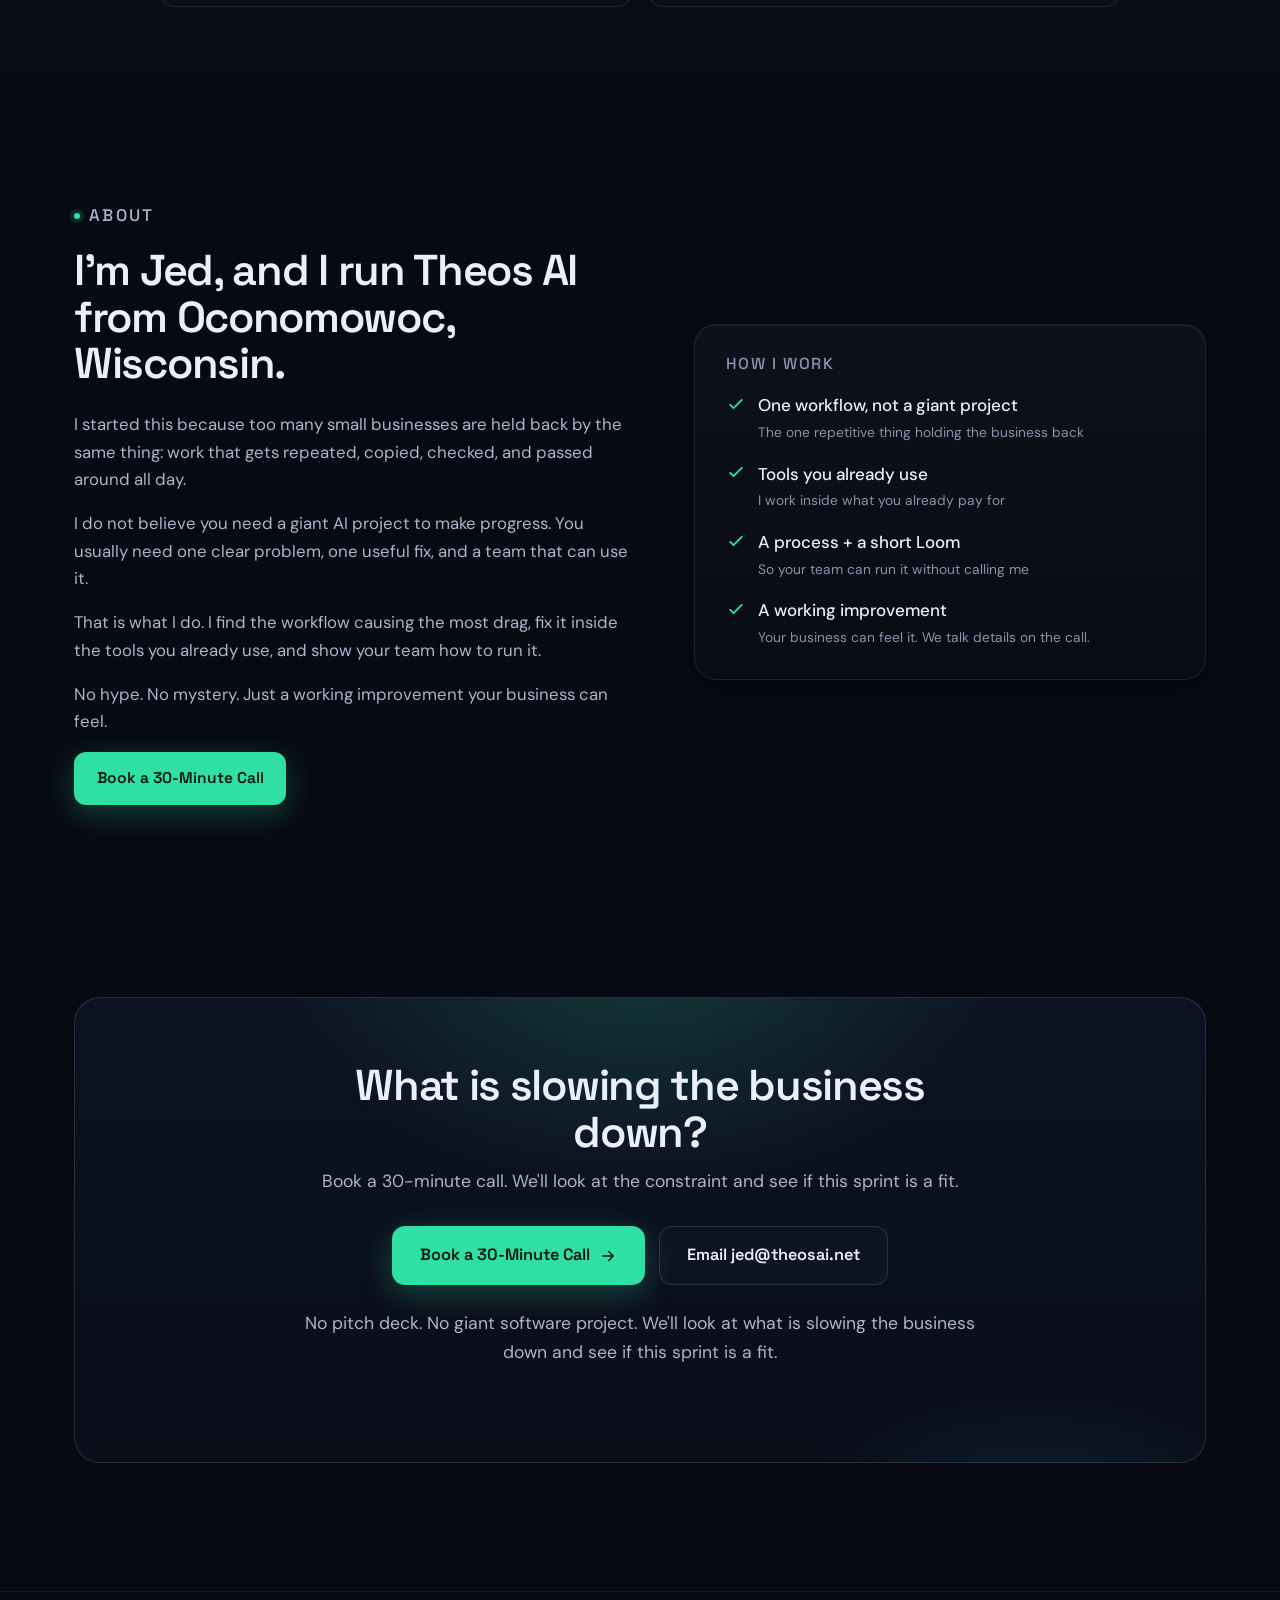
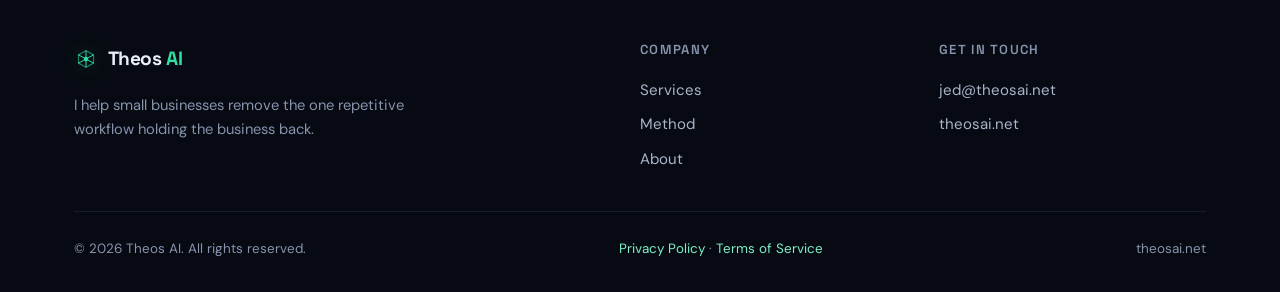
==== commit b9fc4ca2: "Remove all public pricing from theosai.net Price is discussed on the call only. Strip dollar amounts" ====
--- a/index.html
+++ b/index.html
@@ -6,7 +6,9 @@
   <title>I help small businesses remove the one repetitive workflow holding the business back. | Theos AI</title>
   <meta name="description" content="I help small businesses remove the one repetitive workflow holding the business back." />
   <meta name="theme-color" content="#070A12" />
-  <link rel="icon" href="favicon.svg" type="image/svg+xml" />
+  <link rel="icon" href="/favicon.ico?v=2" sizes="any" />
+  <link rel="icon" href="/favicon.svg?v=2" type="image/svg+xml" />
+  <link rel="apple-touch-icon" href="/apple-touch-icon.png?v=2" />
 
   <!-- Open Graph -->
   <meta property="og:title" content="I help small businesses remove the one repetitive workflow holding the business back. | Theos AI" />
@@ -334,7 +336,7 @@
           <div class="lead">
             <p>I'm Jed. I help small businesses fix one painful, repetitive workflow in 7 days.</p>
             <p>I use the tools you already have, then give your team a simple process and a short Loom video so they can use it without calling me every time.</p>
-            <p>$1,500 flat. You only pay if your team is actually using it within 30 days. Three spots available.</p>
+            <p>I fix one painful, repetitive workflow in 7 days in the tools you already have.</p>
           </div>
           <div class="hero__cta">
             <a class="btn btn--primary btn--lg js-book" href="mailto:jed@theosai.net?subject=30-minute%20call">
@@ -348,10 +350,10 @@
           <div class="chips" aria-label="The offer">
             <span class="chips__label">The offer</span>
             <span class="chip">7-day sprint</span>
-            <span class="chip">$1,500 flat</span>
+            <span class="chip">One workflow</span>
             <span class="chip">Tools you already use</span>
             <span class="chip">Team can run it</span>
-            <span class="chip">Three spots</span>
+            <span class="chip">Simple process + Loom</span>
           </div>
         </div>
 
@@ -362,7 +364,7 @@
               <div class="card-3d__bar">
                 <span class="card-3d__dots" aria-hidden="true"><i></i><i></i><i></i></span>
                 <span class="card-3d__title">7-day workflow sprint</span>
-                <span class="card-3d__live"><b></b> 3 spots</span>
+                <span class="card-3d__live"><b></b> 7 days</span>
               </div>
               <div class="card-3d__body">
                 <div class="flow">
@@ -386,7 +388,7 @@
                 </div>
                 <div class="card-3d__foot">
                   <span class="ok"><svg width="15" height="15" viewBox="0 0 24 24" fill="none"><path d="m5 13 4 4L19 7" stroke="currentColor" stroke-width="2.2" stroke-linecap="round" stroke-linejoin="round"/></svg> Team is using it</span>
-                  <span>$1,500 · pay if it sticks</span>
+                  <span>Tools you already use</span>
                 </div>
               </div>
             </div>
@@ -441,7 +443,7 @@
             <ul class="card__list">
               <li><svg viewBox="0 0 24 24" fill="none"><path d="m5 13 4 4L19 7" stroke="currentColor" stroke-width="2.2" stroke-linecap="round" stroke-linejoin="round"/></svg> Written steps, not a mystery</li>
               <li><svg viewBox="0 0 24 24" fill="none"><path d="m5 13 4 4L19 7" stroke="currentColor" stroke-width="2.2" stroke-linecap="round" stroke-linejoin="round"/></svg> A short Loom they can rewatch</li>
-              <li><svg viewBox="0 0 24 24" fill="none"><path d="m5 13 4 4L19 7" stroke="currentColor" stroke-width="2.2" stroke-linecap="round" stroke-linejoin="round"/></svg> You only pay if they're using it in 30 days</li>
+              <li><svg viewBox="0 0 24 24" fill="none"><path d="m5 13 4 4L19 7" stroke="currentColor" stroke-width="2.2" stroke-linecap="round" stroke-linejoin="round"/></svg> Your team can run it without calling me</li>
             </ul>
           </article>
         </div>
@@ -471,13 +473,12 @@
           <div class="step reveal">
             <div class="step__n">03 — Show the team</div>
             <h3>A simple process and a short Loom</h3>
-            <p>So they can run it without calling me every time. If they aren't using it within 30 days, you don't pay.</p>
+            <p>So they can run it without calling me every time.</p>
           </div>
         </div>
 
         <p class="method__note reveal">
-          $1,500 flat. <strong>You only pay if your team is actually using it within 30 days.</strong>
-          Three spots available.
+          One workflow. Seven days. <strong>A simple process and a short Loom so your team can run it.</strong>
         </p>
       </div>
     </section>
@@ -506,7 +507,7 @@
           </div>
           <div class="why__item reveal">
             <span class="why__ico" aria-hidden="true"><svg viewBox="0 0 24 24" fill="none"><rect x="4" y="10" width="16" height="10" rx="2" stroke="currentColor" stroke-width="1.6"/><path d="M8 10V7a4 4 0 0 1 8 0v3" stroke="currentColor" stroke-width="1.6"/><path d="M12 14v2" stroke="currentColor" stroke-width="1.8" stroke-linecap="round"/></svg></span>
-            <div><h3>You only pay if it sticks</h3><p>$1,500 flat. You only pay if your team is actually using it within 30 days.</p></div>
+            <div><h3>A working improvement</h3><p>No hype. No mystery. Just a fix your business can feel, in the tools you already use.</p></div>
           </div>
         </div>
       </div>
@@ -538,7 +539,7 @@
             <li><svg viewBox="0 0 24 24" fill="none"><path d="m5 13 4 4L19 7" stroke="currentColor" stroke-width="2.2" stroke-linecap="round" stroke-linejoin="round"/></svg><span>One workflow, not a giant project<small>The one repetitive thing holding the business back</small></span></li>
             <li><svg viewBox="0 0 24 24" fill="none"><path d="m5 13 4 4L19 7" stroke="currentColor" stroke-width="2.2" stroke-linecap="round" stroke-linejoin="round"/></svg><span>Tools you already use<small>I work inside what you already pay for</small></span></li>
             <li><svg viewBox="0 0 24 24" fill="none"><path d="m5 13 4 4L19 7" stroke="currentColor" stroke-width="2.2" stroke-linecap="round" stroke-linejoin="round"/></svg><span>A process + a short Loom<small>So your team can run it without calling me</small></span></li>
-            <li><svg viewBox="0 0 24 24" fill="none"><path d="m5 13 4 4L19 7" stroke="currentColor" stroke-width="2.2" stroke-linecap="round" stroke-linejoin="round"/></svg><span>$1,500. You only pay if they use it<small>Flat fee. 30 days. Three spots available.</small></span></li>
+            <li><svg viewBox="0 0 24 24" fill="none"><path d="m5 13 4 4L19 7" stroke="currentColor" stroke-width="2.2" stroke-linecap="round" stroke-linejoin="round"/></svg><span>A working improvement<small>Your business can feel it. We talk details on the call.</small></span></li>
           </ul>
         </div>
       </div>
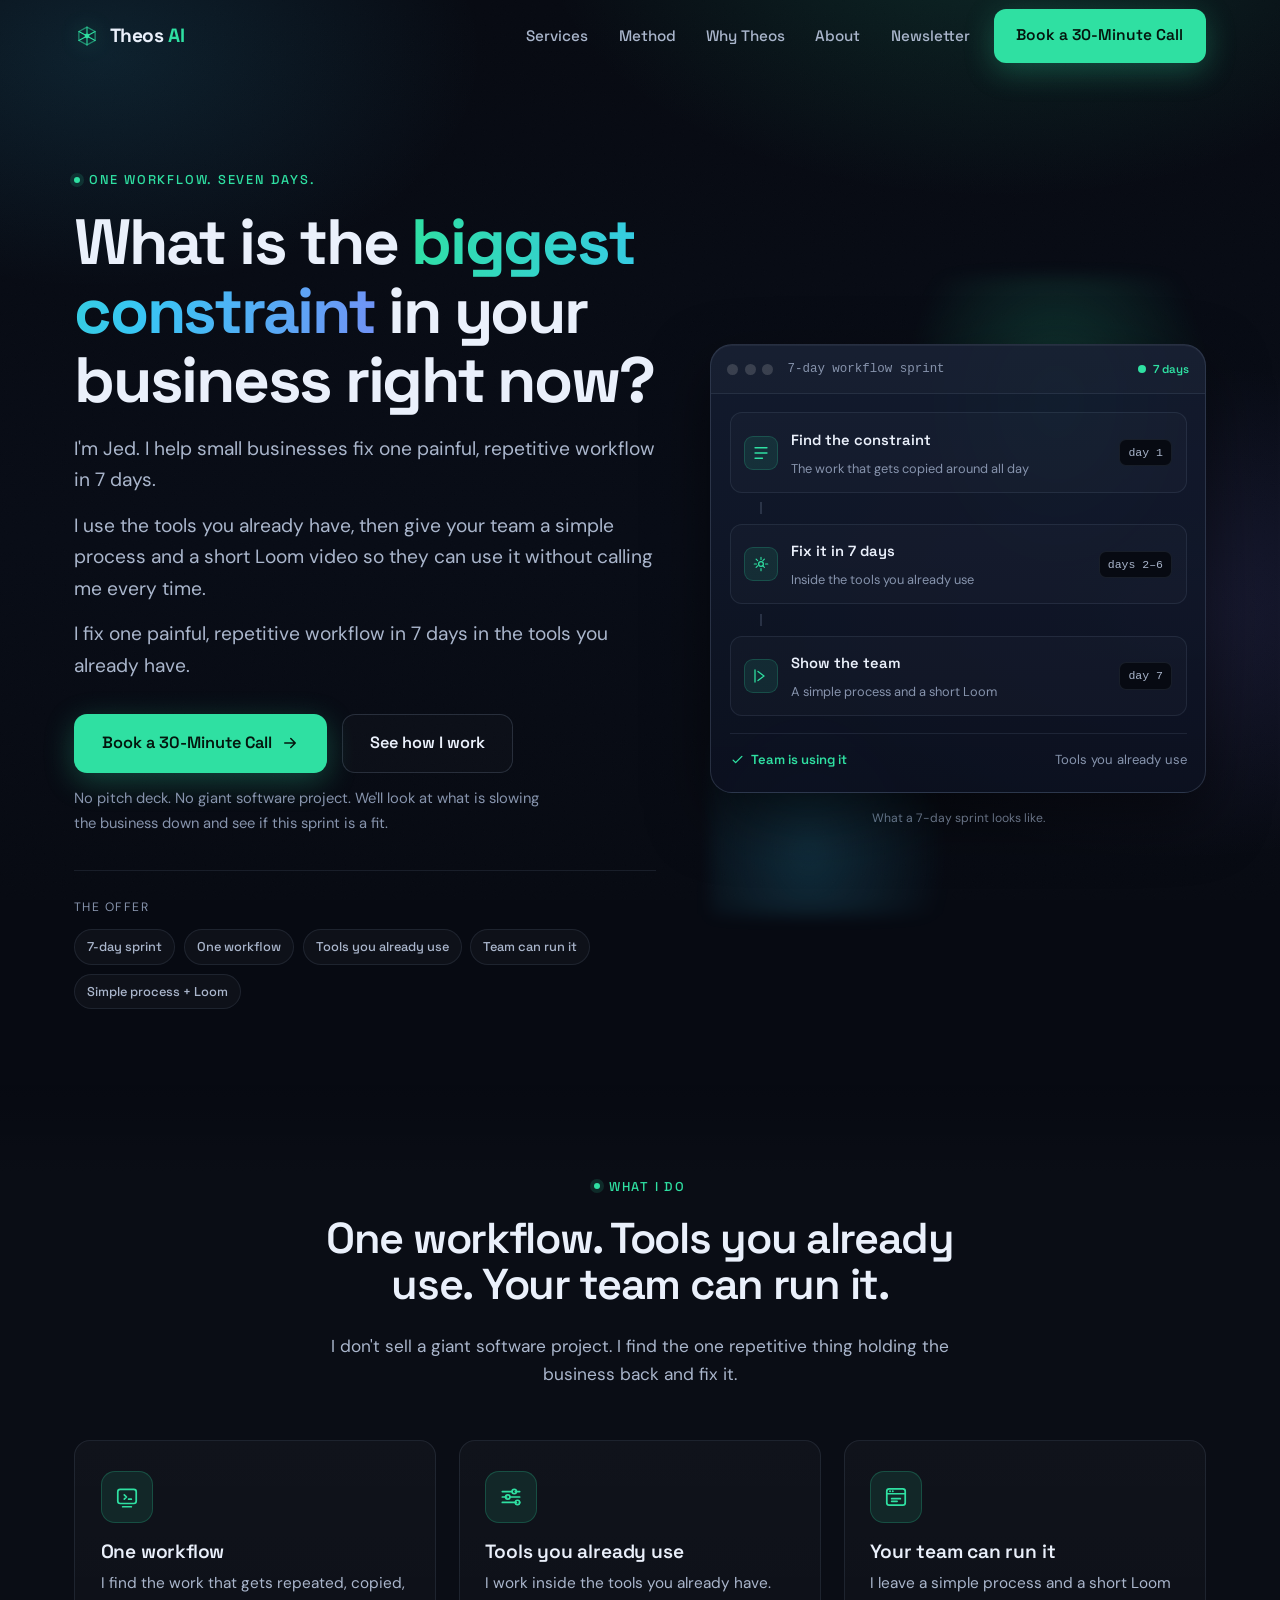
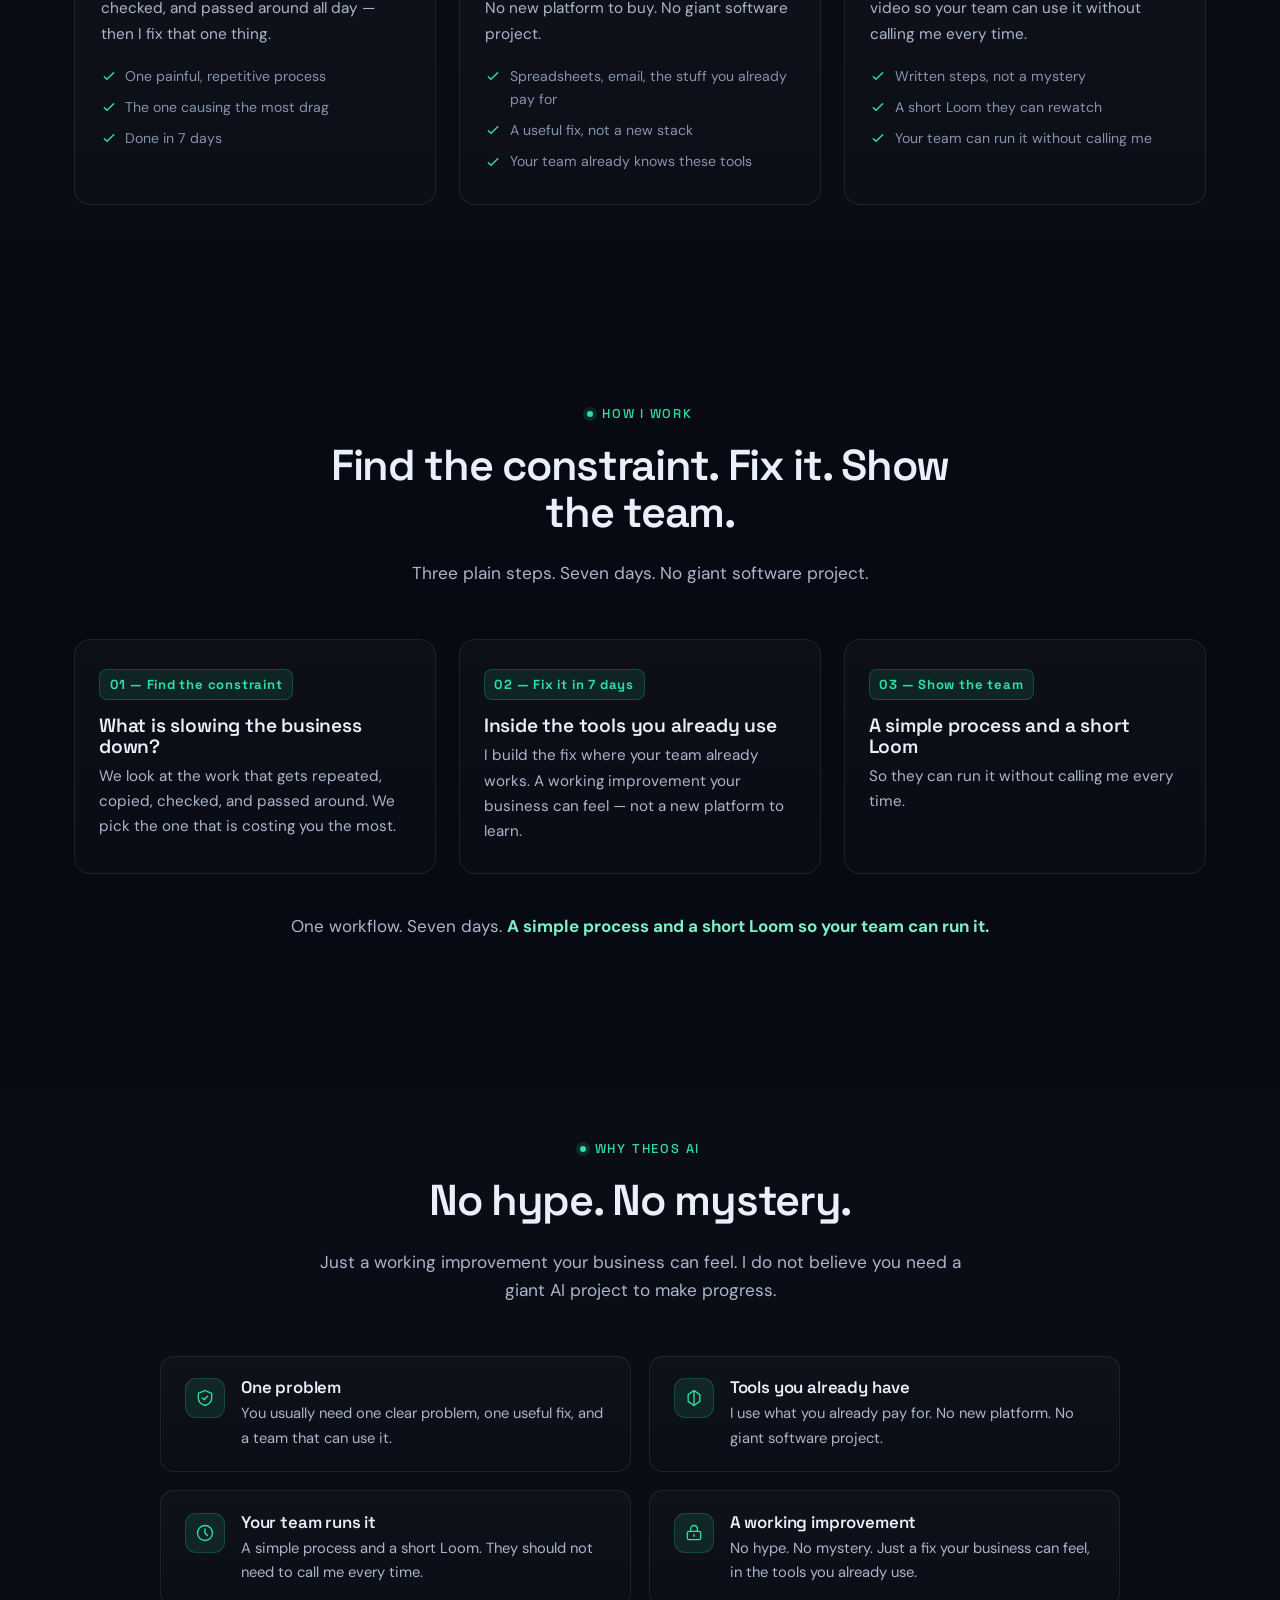
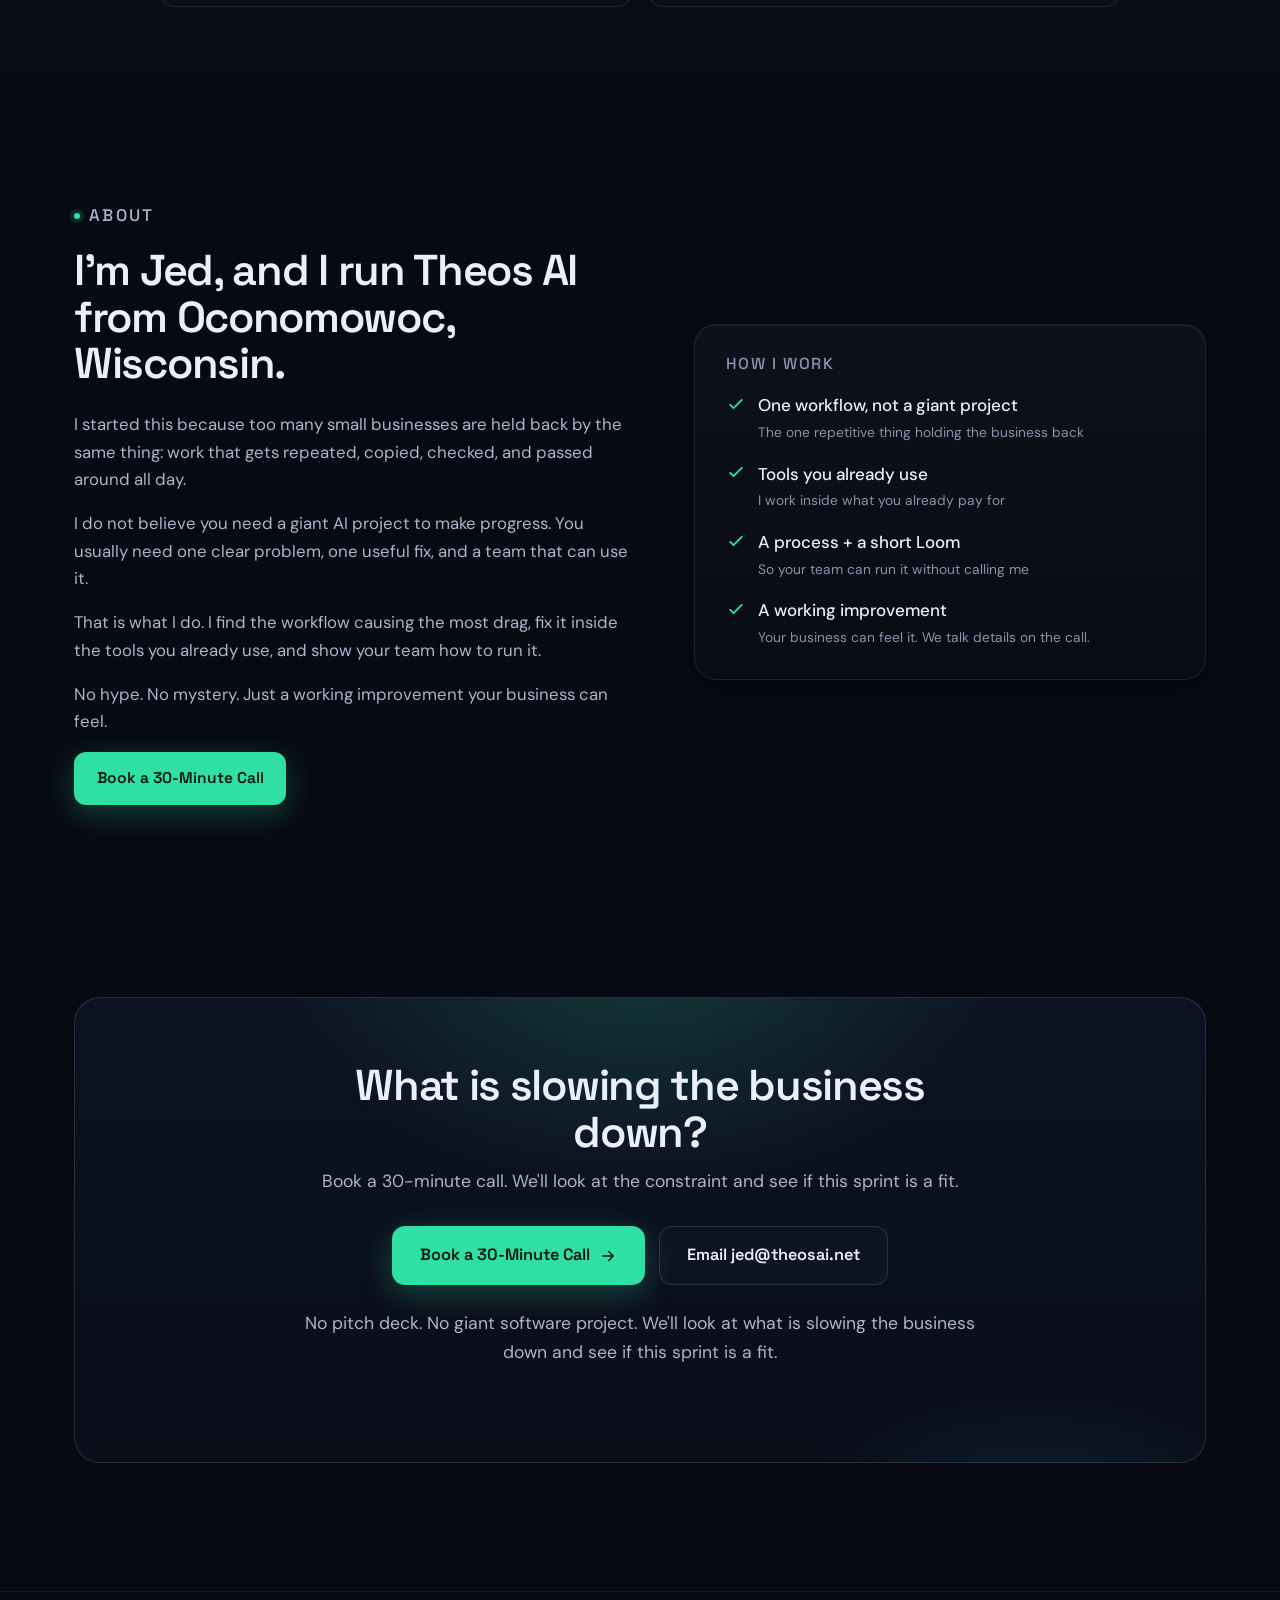
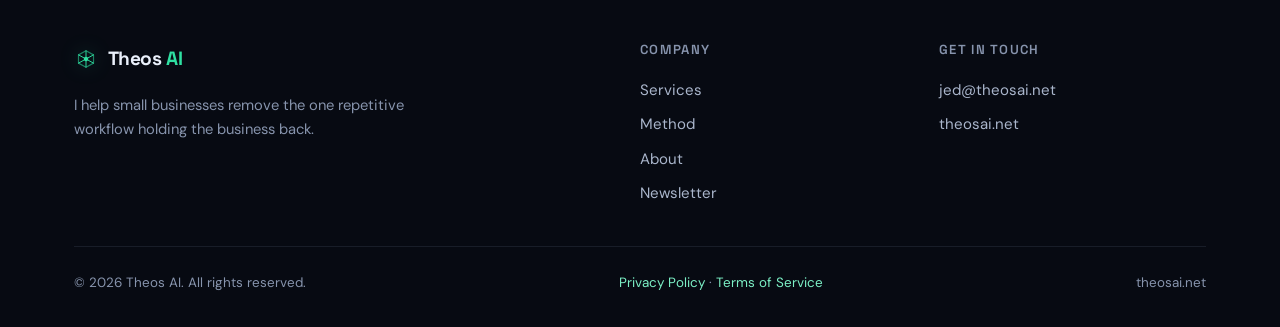
==== commit 6ad47251: "Add weekly Newsletter hub and Issue #1 on theosai.net Link Newsletter in primary nav, mobile menu, a" ====
--- a/index.html
+++ b/index.html
@@ -304,6 +304,7 @@
         <a href="#method">Method</a>
         <a href="#why">Why Theos</a>
         <a href="#about">About</a>
+        <a href="/newsletter/">Newsletter</a>
       </nav>
 
       <div class="nav__actions">
@@ -320,6 +321,7 @@
       <a href="#method">Method</a>
       <a href="#why">Why Theos</a>
       <a href="#about">About</a>
+      <a href="/newsletter/">Newsletter</a>
       <a class="btn btn--primary btn--block js-book" href="mailto:jed@theosai.net?subject=30-minute%20call">Book a 30-Minute Call</a>
     </div>
   </header>
@@ -586,6 +588,7 @@
           <a href="#services">Services</a>
           <a href="#method">Method</a>
           <a href="#about">About</a>
+          <a href="/newsletter/">Newsletter</a>
         </nav>
         <div class="footer__col">
           <h4>Get in touch</h4>
